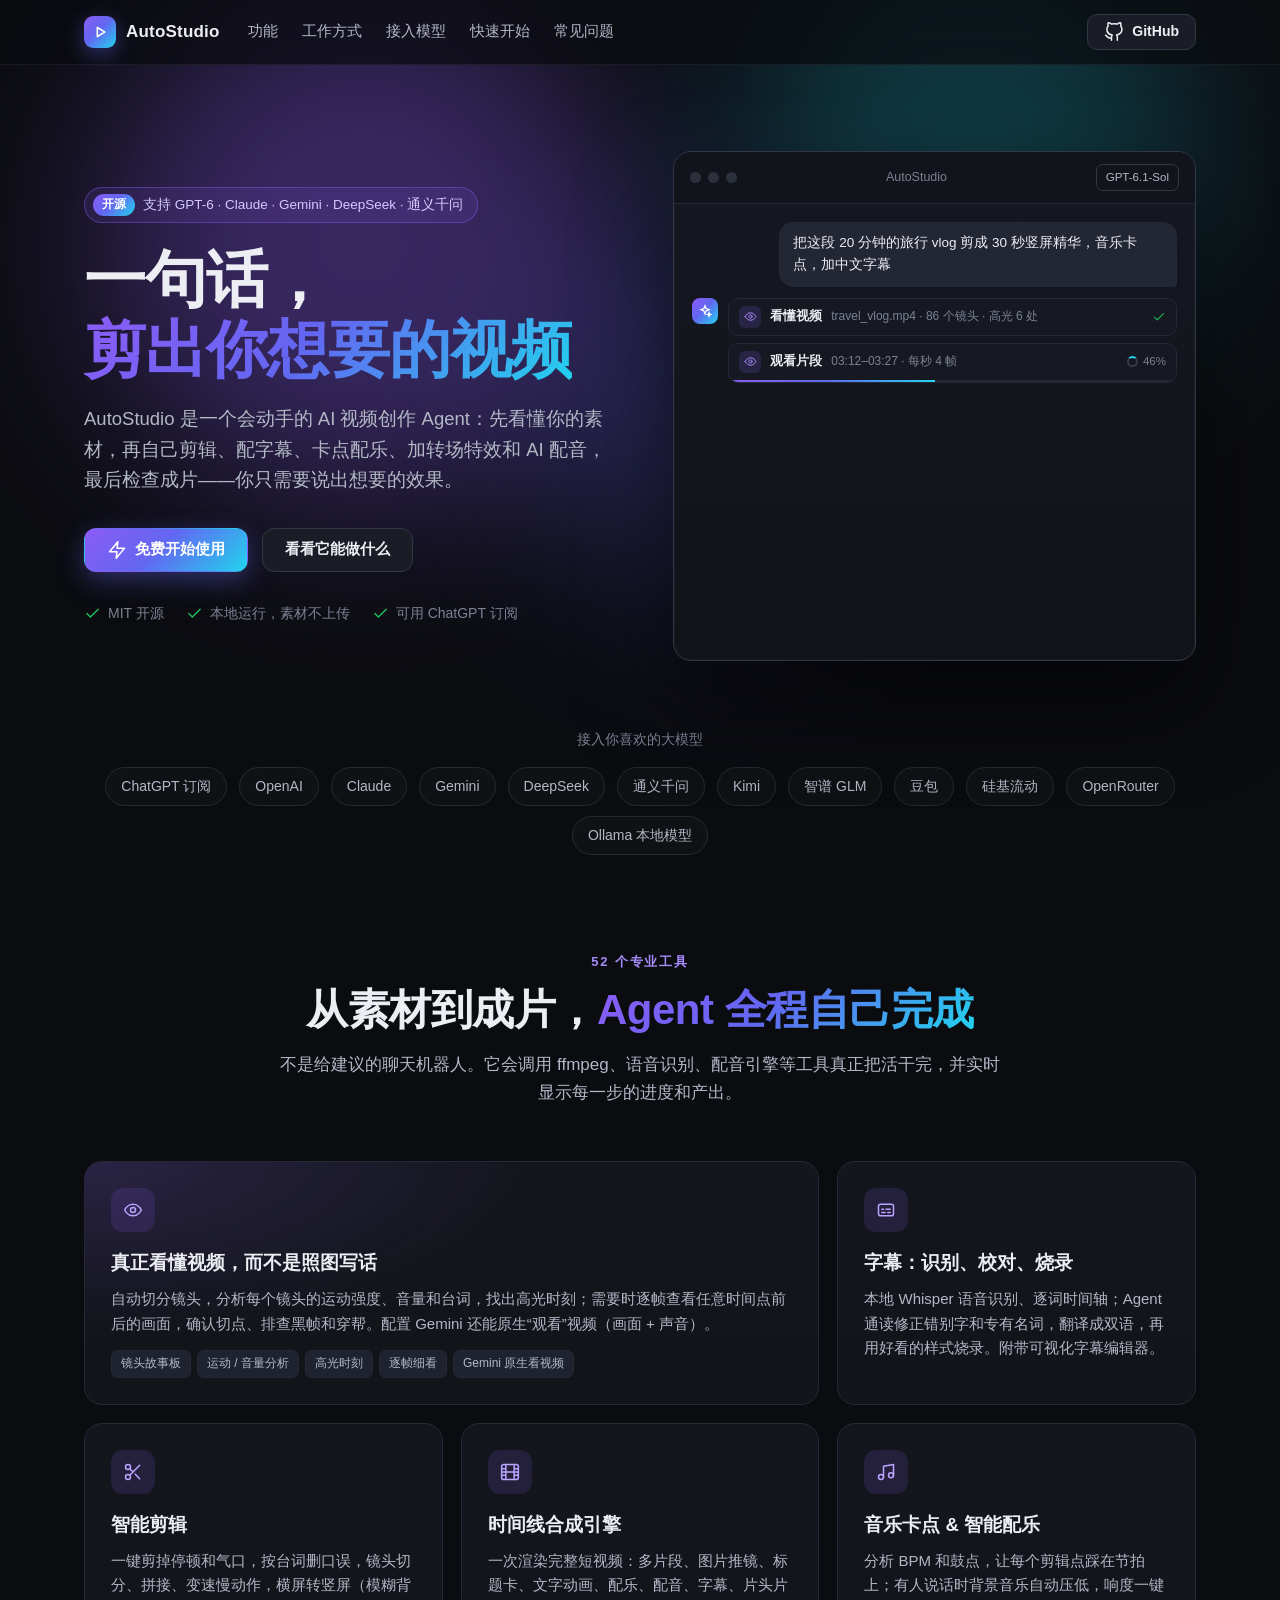
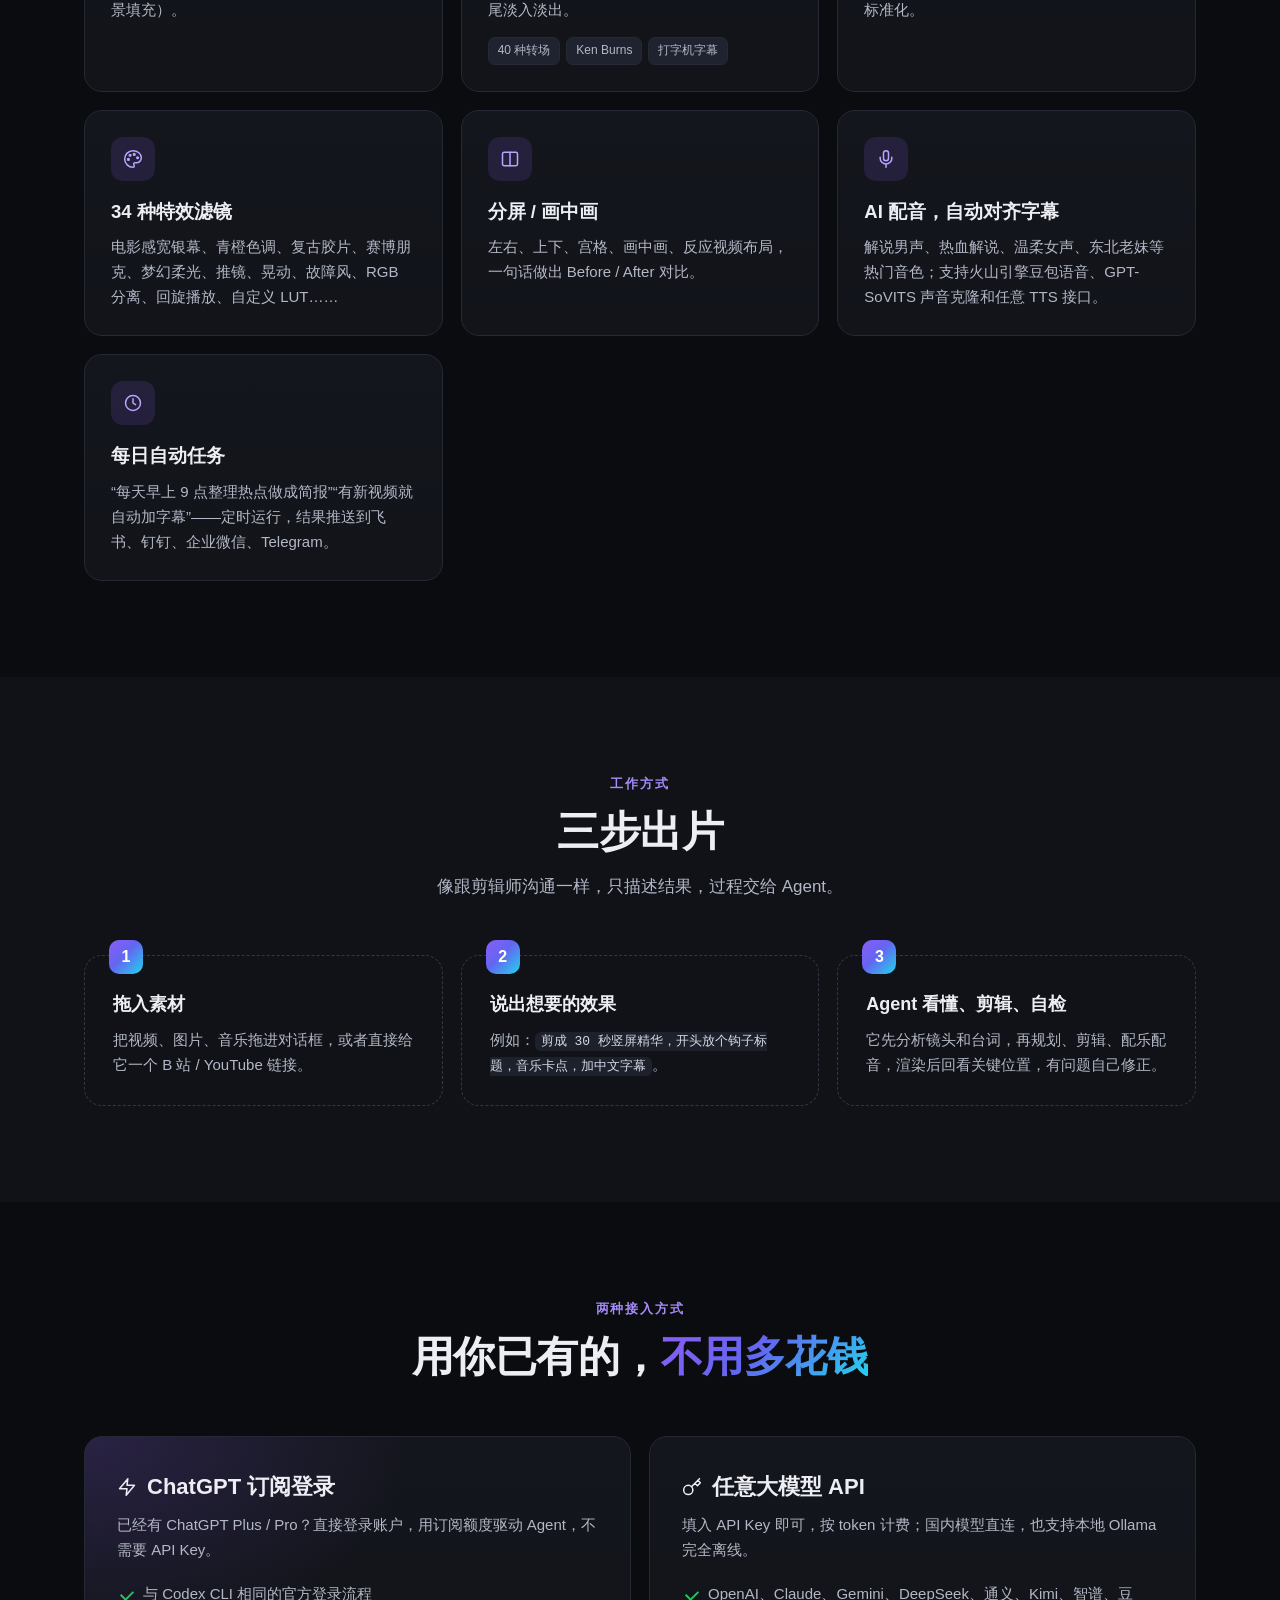
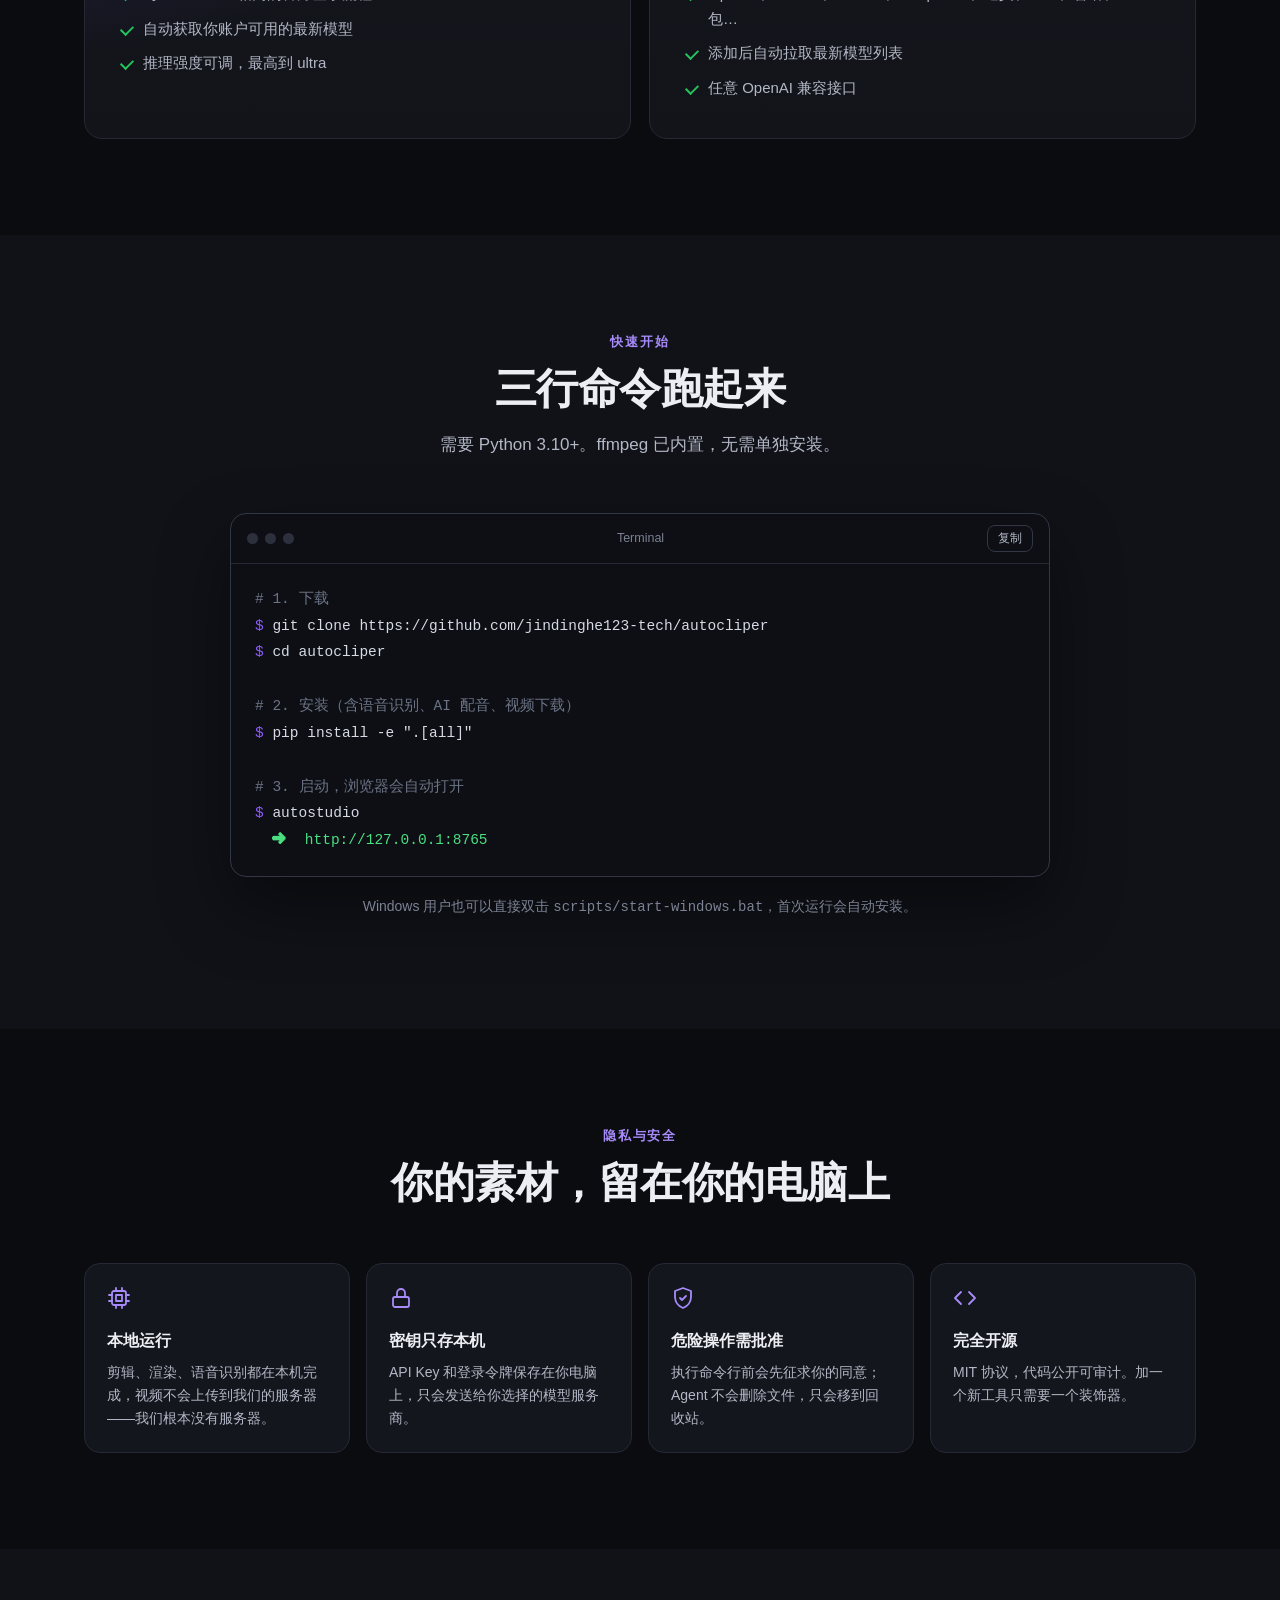
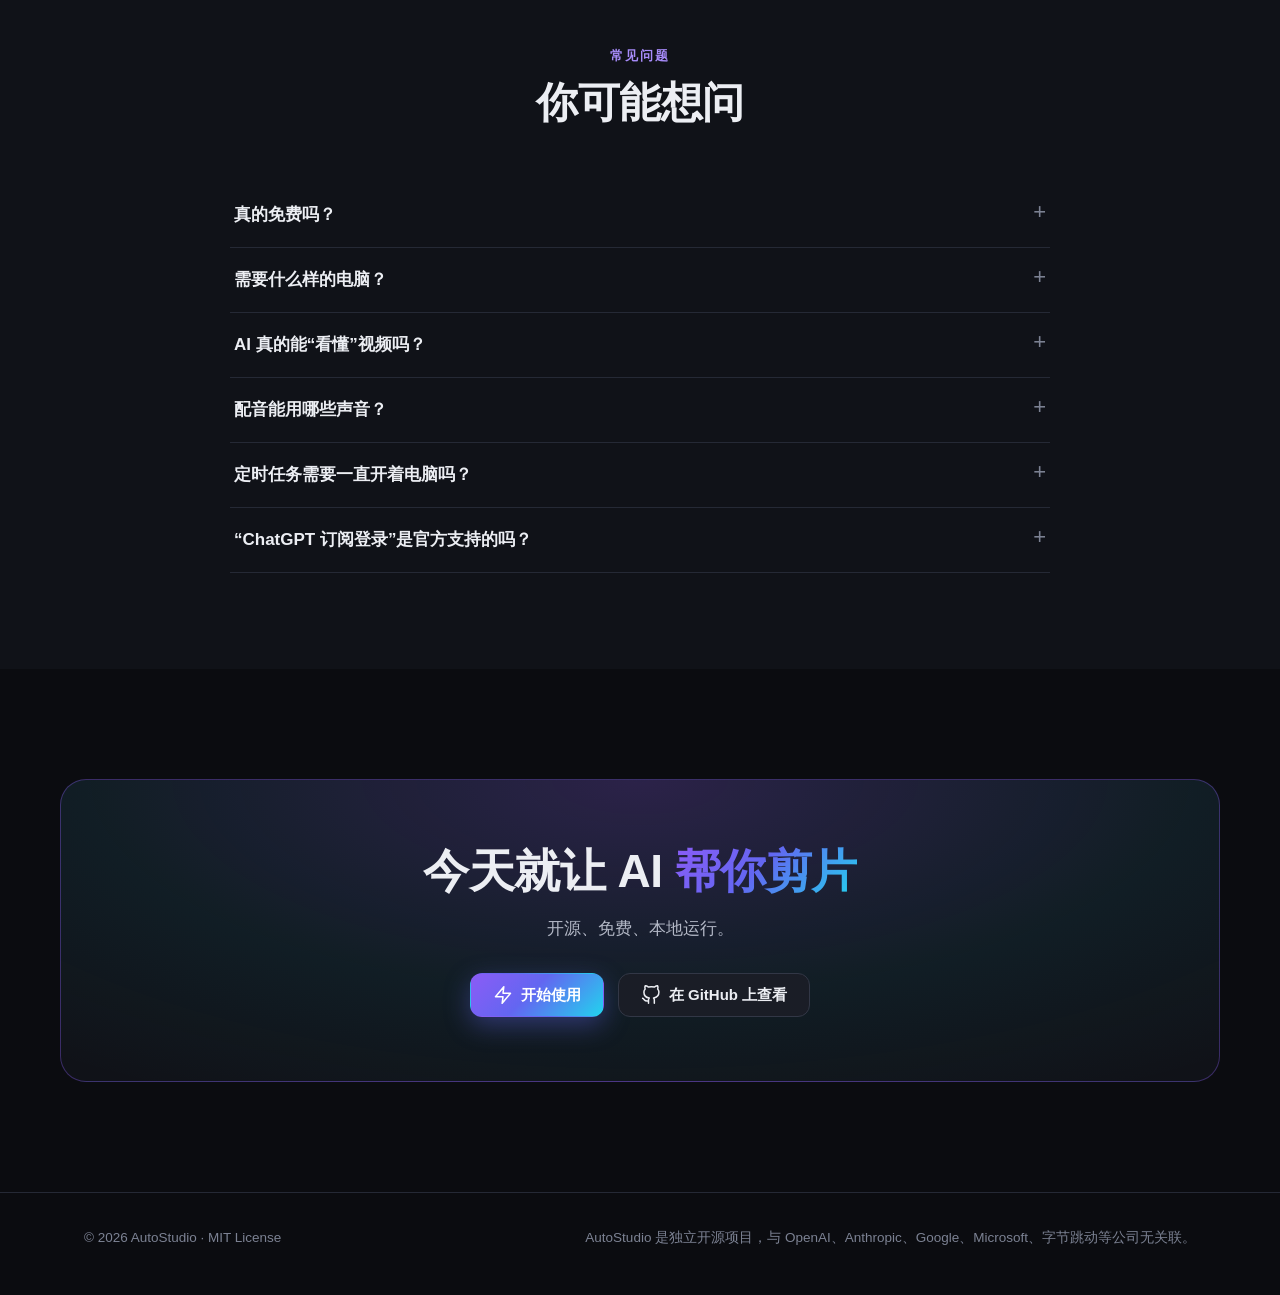
==== site/index.html @ 0c210049 "AutoStudio: open-source AI video creation agent Chat-based agent that edits video end to end with 52" ====
<!doctype html>
<html lang="zh-CN">
<head>
<meta charset="utf-8">
<meta name="viewport" content="width=device-width, initial-scale=1">
<title>AutoStudio · 开源 AI 视频创作 Agent</title>
<meta name="description" content="一句话剪视频：语音识别字幕、智能剪辑、音乐卡点、转场特效、AI 配音、每日自动任务。用你的 ChatGPT 订阅或任意大模型 API，开源免费，本地运行。">
<meta property="og:title" content="AutoStudio · 开源 AI 视频创作 Agent">
<meta property="og:description" content="一句话剪视频：字幕、剪辑、卡点、特效、配音、每日自动任务。开源免费，本地运行。">
<meta name="theme-color" content="#0b0c10">
<link rel="icon" href="favicon.svg" type="image/svg+xml">
<style>
:root {
  --bg: #0b0c10; --bg2: #101218; --panel: #14161d; --panel2: #1a1d26; --border: #252935; --border2: #323746;
  --text: #eceef3; --text2: #b3b8c6; --muted: #7c8293;
  --v: #8b5cf6; --i: #6366f1; --c: #22d3ee; --ok: #22c55e;
  --grad: linear-gradient(135deg, #8b5cf6 0%, #6366f1 45%, #22d3ee 100%);
  --font: -apple-system, BlinkMacSystemFont, "Segoe UI", "PingFang SC", "Hiragino Sans GB", "Microsoft YaHei", "Noto Sans CJK SC", sans-serif;
  --mono: "JetBrains Mono", "Cascadia Code", Consolas, Menlo, monospace;
}
* { box-sizing: border-box; }
html { scroll-behavior: smooth; }
body { margin: 0; background: var(--bg); color: var(--text); font: 16px/1.65 var(--font); -webkit-font-smoothing: antialiased; overflow-x: hidden; }
a { color: inherit; text-decoration: none; }
.wrap { max-width: 1160px; margin: 0 auto; padding: 0 24px; }
.grad { background: var(--grad); -webkit-background-clip: text; background-clip: text; color: transparent; }
.icon { width: 20px; height: 20px; stroke: currentColor; fill: none; stroke-width: 1.8; stroke-linecap: round; stroke-linejoin: round; flex: none; }

/* background glow */
.glow { position: absolute; inset: -200px 0 auto 0; height: 900px; pointer-events: none; overflow: hidden; z-index: 0; }
.glow i { position: absolute; border-radius: 50%; filter: blur(90px); opacity: .35; animation: drift 18s ease-in-out infinite alternate; }
.glow i:nth-child(1) { width: 520px; height: 520px; background: #8b5cf6; left: 8%; top: 120px; }
.glow i:nth-child(2) { width: 460px; height: 460px; background: #22d3ee; right: 6%; top: 60px; animation-delay: -6s; opacity: .22; }
.glow i:nth-child(3) { width: 380px; height: 380px; background: #6366f1; left: 42%; top: 360px; animation-delay: -12s; opacity: .25; }
@keyframes drift { to { transform: translate(60px, 40px) scale(1.1); } }

/* nav */
nav { position: sticky; top: 0; z-index: 50; backdrop-filter: blur(14px); background: rgba(11, 12, 16, .72); border-bottom: 1px solid rgba(255,255,255,.06); }
nav .wrap { display: flex; align-items: center; gap: 28px; height: 64px; }
.logo { display: flex; align-items: center; gap: 10px; font-weight: 750; font-size: 17px; letter-spacing: .2px; }
.logo span { width: 32px; height: 32px; border-radius: 9px; background: var(--grad); display: grid; place-items: center; box-shadow: 0 6px 20px rgba(99,102,241,.4); }
.logo svg { width: 16px; height: 16px; stroke: #fff; stroke-width: 2.4; fill: none; stroke-linejoin: round; }
nav .links { display: flex; gap: 24px; font-size: 14.5px; color: var(--text2); }
nav .links a:hover { color: var(--text); }
nav .grow { flex: 1; }
.btn { display: inline-flex; align-items: center; justify-content: center; gap: 8px; height: 44px; padding: 0 22px; border-radius: 12px; font-weight: 650; font-size: 15px; border: 1px solid var(--border2); background: var(--panel2); transition: transform .15s, filter .15s, background .15s; cursor: pointer; color: var(--text); }
.btn:hover { transform: translateY(-1px); background: #222633; }
.btn.primary { background: var(--grad); border-color: transparent; color: #fff; box-shadow: 0 8px 26px rgba(99,102,241,.38); }
.btn.primary:hover { filter: brightness(1.08); }
.btn.sm { height: 36px; padding: 0 16px; font-size: 14px; border-radius: 10px; }

/* hero */
header.hero { position: relative; padding: 86px 0 40px; }
.hero .wrap { position: relative; z-index: 1; display: grid; grid-template-columns: 1.02fr 1fr; gap: 56px; align-items: center; }
.badge { display: inline-flex; align-items: center; gap: 8px; padding: 6px 14px 6px 8px; border-radius: 999px; border: 1px solid rgba(139,92,246,.4); background: rgba(139,92,246,.12); font-size: 13.5px; color: #d4c8ff; margin-bottom: 22px; }
.badge b { background: var(--grad); color: #fff; padding: 1px 9px; border-radius: 999px; font-size: 12px; }
h1 { font-size: clamp(38px, 5.2vw, 62px); line-height: 1.12; margin: 0 0 20px; letter-spacing: -1px; font-weight: 800; }
.lead { font-size: 18.5px; color: var(--text2); margin: 0 0 32px; max-width: 560px; }
.cta { display: flex; gap: 14px; flex-wrap: wrap; }
.trust { display: flex; gap: 22px; margin-top: 30px; color: var(--muted); font-size: 14px; flex-wrap: wrap; }
.trust span { display: inline-flex; align-items: center; gap: 7px; }
.trust .icon { width: 17px; height: 17px; color: var(--ok); }

/* app mock */
.mock { background: linear-gradient(180deg, #151821, #111319); border: 1px solid var(--border2); border-radius: 18px; box-shadow: 0 40px 90px rgba(0,0,0,.55), 0 0 0 1px rgba(255,255,255,.03) inset; overflow: hidden; }
.mock-bar { display: flex; align-items: center; gap: 7px; padding: 12px 16px; border-bottom: 1px solid var(--border); background: #12141b; }
.mock-bar i { width: 11px; height: 11px; border-radius: 50%; background: #2c303c; }
.mock-bar .t { flex: 1; text-align: center; font-size: 12.5px; color: var(--muted); }
.mock-bar .model { font-size: 11.5px; padding: 3px 9px; border-radius: 7px; border: 1px solid var(--border2); color: var(--text2); }
.mock-body { padding: 18px; height: 456px; overflow: hidden; display: flex; flex-direction: column; gap: 11px; font-size: 13.5px; }
.m-user { align-self: flex-end; max-width: 82%; background: #232734; border: 1px solid var(--border); padding: 9px 13px; border-radius: 14px 14px 4px 14px; }
.m-ai { display: flex; gap: 10px; }
.m-ai .av { width: 26px; height: 26px; border-radius: 8px; background: var(--grad); flex: none; display: grid; place-items: center; }
.m-ai .av svg { width: 14px; height: 14px; stroke: #fff; stroke-width: 2.2; fill: none; }
.m-ai .b { flex: 1; min-width: 0; display: flex; flex-direction: column; gap: 7px; }
.tool { border: 1px solid var(--border); background: #161922; border-radius: 10px; overflow: hidden; animation: pop .35s ease-out both; }
.tool .h { display: flex; align-items: center; gap: 9px; padding: 7px 10px; }
.tool .ti { width: 22px; height: 22px; border-radius: 6px; background: rgba(139,92,246,.16); color: #a78bfa; display: grid; place-items: center; }
.tool .ti .icon { width: 13px; height: 13px; }
.tool .n { font-weight: 650; font-size: 12.5px; }
.tool .s { color: var(--muted); font-size: 12px; flex: 1; overflow: hidden; white-space: nowrap; text-overflow: ellipsis; }
.tool .st { font-size: 11.5px; color: var(--muted); display: flex; align-items: center; gap: 5px; }
.tool .st.ok { color: var(--ok); }
.tool .p { height: 2px; background: #22262f; }
.tool .p i { display: block; height: 100%; width: 0; background: var(--grad); transition: width .5s; }
.spin { width: 11px; height: 11px; border: 2px solid #333847; border-top-color: var(--c); border-radius: 50%; animation: spin .8s linear infinite; }
@keyframes spin { to { transform: rotate(360deg); } }
@keyframes pop { from { opacity: 0; transform: translateY(6px); } }
.m-text { animation: pop .35s ease-out both; color: var(--text2); }
.m-text b { color: var(--text); }
.m-video { border-radius: 10px; overflow: hidden; border: 1px solid var(--border); animation: pop .4s ease-out both; height: 120px; position: relative; background:
  linear-gradient(90deg, rgba(0,0,0,.35), transparent 30%, transparent 70%, rgba(0,0,0,.35)),
  linear-gradient(135deg, #3b2b6e 0%, #1d3a5c 40%, #0f5260 70%, #2a2050 100%); }
.m-video::after { content: "▶"; position: absolute; inset: 0; display: grid; place-items: center; font-size: 26px; color: rgba(255,255,255,.85); }
.m-video span { position: absolute; left: 0; right: 0; bottom: 12px; text-align: center; font-weight: 700; font-size: 13px; text-shadow: 0 1px 3px #000; }
.m-video em { position: absolute; left: 10px; top: 8px; font-style: normal; font-size: 11px; padding: 2px 7px; border-radius: 6px; background: rgba(0,0,0,.45); }

/* sections */
section { padding: 96px 0; position: relative; }
.sec-head { text-align: center; max-width: 720px; margin: 0 auto 54px; }
.eyebrow { font-size: 13px; letter-spacing: .14em; text-transform: uppercase; color: #a78bfa; font-weight: 700; margin-bottom: 12px; }
h2 { font-size: clamp(28px, 3.6vw, 42px); line-height: 1.2; margin: 0 0 16px; letter-spacing: -.5px; }
.sec-head p { color: var(--text2); margin: 0; font-size: 17px; }

.models { padding: 28px 0 0; }
.models .row { display: flex; flex-wrap: wrap; justify-content: center; gap: 10px 12px; }
.chip { padding: 7px 15px; border-radius: 999px; border: 1px solid var(--border); background: rgba(255,255,255,.02); color: var(--text2); font-size: 14px; }
.models p { text-align: center; color: var(--muted); font-size: 13.5px; margin: 0 0 16px; }

.grid { display: grid; grid-template-columns: repeat(3, 1fr); gap: 18px; }
.card { background: linear-gradient(180deg, var(--panel), #12141a); border: 1px solid var(--border); border-radius: 18px; padding: 26px; transition: border-color .2s, transform .2s; position: relative; overflow: hidden; }
.card:hover { border-color: rgba(139,92,246,.45); transform: translateY(-3px); }
.card .ci { width: 44px; height: 44px; border-radius: 12px; display: grid; place-items: center; background: rgba(139,92,246,.14); color: #b9a4ff; margin-bottom: 16px; }
.card h3 { margin: 0 0 8px; font-size: 18.5px; }
.card p { margin: 0; color: var(--text2); font-size: 15px; }
.card .tags { display: flex; flex-wrap: wrap; gap: 6px; margin-top: 14px; }
.card .tags span { font-size: 12px; padding: 3px 9px; border-radius: 7px; background: #1f2330; color: var(--text2); border: 1px solid var(--border); }
.card.wide { grid-column: span 2; }
.card.hl { background: radial-gradient(120% 140% at 0% 0%, rgba(139,92,246,.18), transparent 50%), linear-gradient(180deg, var(--panel), #12141a); }

.steps { display: grid; grid-template-columns: repeat(3, 1fr); gap: 18px; counter-reset: s; }
.step { padding: 28px; border-radius: 18px; border: 1px dashed var(--border2); position: relative; }
.step::before { counter-increment: s; content: counter(s); position: absolute; top: -16px; left: 24px; width: 34px; height: 34px; border-radius: 10px; background: var(--grad); display: grid; place-items: center; font-weight: 800; color: #fff; }
.step h3 { margin: 6px 0 8px; font-size: 18px; }
.step p { margin: 0; color: var(--text2); font-size: 15px; }
.step code, .faq code { font-family: var(--mono); font-size: 13px; background: #1d212c; padding: 2px 6px; border-radius: 6px; color: #d4d8e4; }

.connect { display: grid; grid-template-columns: 1fr 1fr; gap: 18px; }
.connect .card { padding: 32px; }
.connect .card h3 { font-size: 22px; display: flex; align-items: center; gap: 10px; }
.connect ul { margin: 14px 0 0; padding-left: 0; list-style: none; color: var(--text2); font-size: 15px; }
.connect li { padding: 5px 0 5px 26px; position: relative; }
.connect li::before { content: ""; position: absolute; left: 4px; top: 13px; width: 10px; height: 6px; border-left: 2px solid var(--ok); border-bottom: 2px solid var(--ok); transform: rotate(-45deg); }

.term { background: #0d0f14; border: 1px solid var(--border2); border-radius: 16px; overflow: hidden; max-width: 820px; margin: 0 auto; box-shadow: 0 30px 70px rgba(0,0,0,.45); }
.term .bar { display: flex; align-items: center; gap: 7px; padding: 11px 16px; border-bottom: 1px solid var(--border); }
.term .bar i { width: 11px; height: 11px; border-radius: 50%; background: #2c303c; }
.term .bar span { flex: 1; text-align: center; font-size: 12.5px; color: var(--muted); }
.term pre { margin: 0; padding: 22px 24px; font: 14.5px/1.85 var(--mono); color: #d6dae5; overflow-x: auto; }
.term .c { color: #6b7385; }
.term .p { color: #8b5cf6; user-select: none; }
.term .g { color: #4ade80; }
.copy { background: none; border: 1px solid var(--border2); color: var(--text2); border-radius: 8px; padding: 4px 10px; font-size: 12px; cursor: pointer; }
.copy:hover { color: var(--text); }
.note { text-align: center; color: var(--muted); font-size: 14px; margin-top: 18px; }

.privacy { display: grid; grid-template-columns: repeat(4, 1fr); gap: 16px; }
.privacy div { padding: 22px; border-radius: 16px; background: var(--panel); border: 1px solid var(--border); }
.privacy b { display: block; margin: 10px 0 6px; font-size: 16px; }
.privacy p { margin: 0; color: var(--text2); font-size: 14px; }
.privacy .icon { width: 24px; height: 24px; color: #a78bfa; }

.faq { max-width: 820px; margin: 0 auto; }
.faq details { border-bottom: 1px solid var(--border); padding: 18px 4px; }
.faq summary { cursor: pointer; font-weight: 650; font-size: 17px; list-style: none; display: flex; justify-content: space-between; gap: 16px; }
.faq summary::-webkit-details-marker { display: none; }
.faq summary::after { content: "+"; color: var(--muted); font-weight: 400; font-size: 22px; line-height: 1; transition: transform .2s; }
.faq details[open] summary::after { transform: rotate(45deg); }
.faq p { color: var(--text2); margin: 12px 0 0; font-size: 15.5px; }

.final { text-align: center; padding: 110px 0; }
.final .box { border-radius: 26px; padding: 64px 24px; border: 1px solid rgba(139,92,246,.35); background: radial-gradient(80% 120% at 50% 0%, rgba(139,92,246,.22), rgba(34,211,238,.06) 60%, transparent), var(--bg2); }
.final h2 { font-size: clamp(30px, 4vw, 46px); }
.final p { color: var(--text2); margin: 0 0 30px; font-size: 17px; }
footer { border-top: 1px solid var(--border); padding: 34px 0 46px; color: var(--muted); font-size: 13.5px; }
footer .wrap { display: flex; justify-content: space-between; gap: 20px; flex-wrap: wrap; }

.reveal { opacity: 0; transform: translateY(18px); transition: opacity .7s ease, transform .7s ease; }
.reveal.in { opacity: 1; transform: none; }

@media (max-width: 980px) {
  .hero .wrap { grid-template-columns: 1fr; }
  .grid { grid-template-columns: 1fr 1fr; }
  .card.wide { grid-column: span 2; }
  .privacy { grid-template-columns: 1fr 1fr; }
  nav .links { display: none; }
}
@media (max-width: 640px) {
  .grid, .steps, .connect, .privacy { grid-template-columns: 1fr; }
  .card.wide { grid-column: auto; }
  section { padding: 70px 0; }
  header.hero { padding-top: 56px; }
  .mock-body { height: 420px; }
  .steps { gap: 30px; }
}
@media (prefers-reduced-motion: reduce) { .glow i, .spin { animation: none; } .reveal { opacity: 1; transform: none; } }
</style>
</head>
<body>
<svg width="0" height="0" style="position:absolute">
  <symbol id="i-play" viewBox="0 0 24 24"><path d="M7 5l12 7-12 7z"/></symbol>
  <symbol id="i-captions" viewBox="0 0 24 24"><rect x="3" y="5" width="18" height="14" rx="2.5"/><path d="M7 15h4M14 15h3M7 11h2M12 11h5"/></symbol>
  <symbol id="i-scissors" viewBox="0 0 24 24"><circle cx="6" cy="6" r="3"/><circle cx="6" cy="18" r="3"/><path d="M20 4 8.12 15.88M14.47 14.48 20 20M8.12 8.12 12 12"/></symbol>
  <symbol id="i-sparkles" viewBox="0 0 24 24"><path d="M12 3 13.9 8.1 19 10l-5.1 1.9L12 17l-1.9-5.1L5 10l5.1-1.9z"/><path d="M19 15l.9 2.1L22 18l-2.1.9L19 21l-.9-2.1L16 18l2.1-.9z"/></symbol>
  <symbol id="i-eye" viewBox="0 0 24 24"><path d="M2 12s3.5-7 10-7 10 7 10 7-3.5 7-10 7S2 12 2 12z"/><circle cx="12" cy="12" r="3"/></symbol>
  <symbol id="i-music" viewBox="0 0 24 24"><path d="M9 18V5l12-2v13"/><circle cx="6" cy="18" r="3"/><circle cx="18" cy="16" r="3"/></symbol>
  <symbol id="i-split" viewBox="0 0 24 24"><rect x="3" y="4" width="18" height="16" rx="2"/><path d="M12 4v16"/></symbol>
  <symbol id="i-palette" viewBox="0 0 24 24"><circle cx="13.5" cy="6.5" r="1"/><circle cx="17.5" cy="10.5" r="1"/><circle cx="8.5" cy="7.5" r="1"/><circle cx="6.5" cy="12.5" r="1"/><path d="M12 2a10 10 0 0 0 0 20c.9 0 1.6-.7 1.6-1.6 0-.4-.2-.8-.4-1.1-.3-.3-.4-.7-.4-1.1 0-.9.7-1.6 1.6-1.6H16a6 6 0 0 0 6-6c0-4.9-4.5-8.6-10-8.6z"/></symbol>
  <symbol id="i-mic" viewBox="0 0 24 24"><rect x="9" y="2" width="6" height="12" rx="3"/><path d="M19 10v1a7 7 0 0 1-14 0v-1M12 18v4"/></symbol>
  <symbol id="i-clock" viewBox="0 0 24 24"><circle cx="12" cy="12" r="9"/><path d="M12 7v5l3 2"/></symbol>
  <symbol id="i-check" viewBox="0 0 24 24"><path d="M20 6 9 17l-5-5"/></symbol>
  <symbol id="i-lock" viewBox="0 0 24 24"><rect x="4" y="11" width="16" height="10" rx="2"/><path d="M8 11V7a4 4 0 0 1 8 0v4"/></symbol>
  <symbol id="i-cpu" viewBox="0 0 24 24"><rect x="5" y="5" width="14" height="14" rx="2"/><path d="M9 9h6v6H9zM9 2v3M15 2v3M9 19v3M15 19v3M2 9h3M2 15h3M19 9h3M19 15h3"/></symbol>
  <symbol id="i-shield" viewBox="0 0 24 24"><path d="M12 2 4 5v6c0 5 3.4 9.3 8 11 4.6-1.7 8-6 8-11V5z"/><path d="m9 12 2 2 4-4"/></symbol>
  <symbol id="i-code" viewBox="0 0 24 24"><path d="m16 18 6-6-6-6M8 6l-6 6 6 6"/></symbol>
  <symbol id="i-zap" viewBox="0 0 24 24"><path d="M13 2 3 14h9l-1 8 10-12h-9z"/></symbol>
  <symbol id="i-key" viewBox="0 0 24 24"><circle cx="7.5" cy="15.5" r="5.5"/><path d="m21 2-9.6 9.6M15.5 7.5l3 3L22 7l-3-3"/></symbol>
  <symbol id="i-film" viewBox="0 0 24 24"><rect x="2" y="3" width="20" height="18" rx="2.5"/><path d="M7 3v18M17 3v18M2 8h5M2 16h5M17 8h5M17 16h5M2 12h20"/></symbol>
  <symbol id="i-gh" viewBox="0 0 24 24"><path d="M9 19c-5 1.5-5-2.5-7-3m14 6v-3.87a3.37 3.37 0 0 0-.94-2.61c3.14-.35 6.44-1.54 6.44-7A5.44 5.44 0 0 0 20 4.77 5.07 5.07 0 0 0 19.91 1S18.73.65 16 2.48a13.38 13.38 0 0 0-7 0C6.27.65 5.09 1 5.09 1A5.07 5.07 0 0 0 5 4.77a5.44 5.44 0 0 0-1.5 3.78c0 5.42 3.3 6.61 6.44 7A3.37 3.37 0 0 0 9 18.13V22"/></symbol>
</svg>

<nav>
  <div class="wrap">
    <a class="logo" href="#"><span><svg viewBox="0 0 24 24"><path d="M8 5l11 7-11 7z"/></svg></span>AutoStudio</a>
    <div class="links"><a href="#features">功能</a><a href="#how">工作方式</a><a href="#connect">接入模型</a><a href="#start">快速开始</a><a href="#faq">常见问题</a></div>
    <div class="grow"></div>
    <a class="btn sm" data-repo href="https://github.com/jindinghe123-tech/autocliper" target="_blank" rel="noopener"><svg class="icon"><use href="#i-gh"/></svg>GitHub</a>
  </div>
</nav>

<header class="hero">
  <div class="glow"><i></i><i></i><i></i></div>
  <div class="wrap">
    <div>
      <div class="badge"><b>开源</b> 支持 GPT-6 · Claude · Gemini · DeepSeek · 通义千问</div>
      <h1>一句话，<br><span class="grad">剪出你想要的视频</span></h1>
      <p class="lead">AutoStudio 是一个会动手的 AI 视频创作 Agent：先看懂你的素材，再自己剪辑、配字幕、卡点配乐、加转场特效和 AI 配音，最后检查成片——你只需要说出想要的效果。</p>
      <div class="cta">
        <a class="btn primary" href="#start"><svg class="icon"><use href="#i-zap"/></svg>免费开始使用</a>
        <a class="btn" href="#features">看看它能做什么</a>
      </div>
      <div class="trust">
        <span><svg class="icon"><use href="#i-check"/></svg>MIT 开源</span>
        <span><svg class="icon"><use href="#i-check"/></svg>本地运行，素材不上传</span>
        <span><svg class="icon"><use href="#i-check"/></svg>可用 ChatGPT 订阅</span>
      </div>
    </div>
    <div class="mock" aria-hidden="true">
      <div class="mock-bar"><i></i><i></i><i></i><div class="t">AutoStudio</div><div class="model">GPT-6.1-Sol</div></div>
      <div class="mock-body" id="demo"></div>
    </div>
  </div>
</header>

<div class="models wrap reveal">
  <p>接入你喜欢的大模型</p>
  <div class="row">
    <span class="chip">ChatGPT 订阅</span><span class="chip">OpenAI</span><span class="chip">Claude</span><span class="chip">Gemini</span>
    <span class="chip">DeepSeek</span><span class="chip">通义千问</span><span class="chip">Kimi</span><span class="chip">智谱 GLM</span>
    <span class="chip">豆包</span><span class="chip">硅基流动</span><span class="chip">OpenRouter</span><span class="chip">Ollama 本地模型</span>
  </div>
</div>

<section id="features">
  <div class="wrap">
    <div class="sec-head reveal">
      <div class="eyebrow">52 个专业工具</div>
      <h2>从素材到成片，<span class="grad">Agent 全程自己完成</span></h2>
      <p>不是给建议的聊天机器人。它会调用 ffmpeg、语音识别、配音引擎等工具真正把活干完，并实时显示每一步的进度和产出。</p>
    </div>
    <div class="grid">
      <div class="card wide hl reveal">
        <div class="ci"><svg class="icon"><use href="#i-eye"/></svg></div>
        <h3>真正看懂视频，而不是照图写话</h3>
        <p>自动切分镜头，分析每个镜头的运动强度、音量和台词，找出高光时刻；需要时逐帧查看任意时间点前后的画面，确认切点、排查黑帧和穿帮。配置 Gemini 还能原生“观看”视频（画面 + 声音）。</p>
        <div class="tags"><span>镜头故事板</span><span>运动 / 音量分析</span><span>高光时刻</span><span>逐帧细看</span><span>Gemini 原生看视频</span></div>
      </div>
      <div class="card reveal">
        <div class="ci"><svg class="icon"><use href="#i-captions"/></svg></div>
        <h3>字幕：识别、校对、烧录</h3>
        <p>本地 Whisper 语音识别、逐词时间轴；Agent 通读修正错别字和专有名词，翻译成双语，再用好看的样式烧录。附带可视化字幕编辑器。</p>
      </div>
      <div class="card reveal">
        <div class="ci"><svg class="icon"><use href="#i-scissors"/></svg></div>
        <h3>智能剪辑</h3>
        <p>一键剪掉停顿和气口，按台词删口误，镜头切分、拼接、变速慢动作，横屏转竖屏（模糊背景填充）。</p>
      </div>
      <div class="card reveal">
        <div class="ci"><svg class="icon"><use href="#i-film"/></svg></div>
        <h3>时间线合成引擎</h3>
        <p>一次渲染完整短视频：多片段、图片推镜、标题卡、文字动画、配乐、配音、字幕、片头片尾淡入淡出。</p>
        <div class="tags"><span>40 种转场</span><span>Ken Burns</span><span>打字机字幕</span></div>
      </div>
      <div class="card reveal">
        <div class="ci"><svg class="icon"><use href="#i-music"/></svg></div>
        <h3>音乐卡点 & 智能配乐</h3>
        <p>分析 BPM 和鼓点，让每个剪辑点踩在节拍上；有人说话时背景音乐自动压低，响度一键标准化。</p>
      </div>
      <div class="card reveal">
        <div class="ci"><svg class="icon"><use href="#i-palette"/></svg></div>
        <h3>34 种特效滤镜</h3>
        <p>电影感宽银幕、青橙色调、复古胶片、赛博朋克、梦幻柔光、推镜、晃动、故障风、RGB 分离、回旋播放、自定义 LUT……</p>
      </div>
      <div class="card reveal">
        <div class="ci"><svg class="icon"><use href="#i-split"/></svg></div>
        <h3>分屏 / 画中画</h3>
        <p>左右、上下、宫格、画中画、反应视频布局，一句话做出 Before / After 对比。</p>
      </div>
      <div class="card reveal">
        <div class="ci"><svg class="icon"><use href="#i-mic"/></svg></div>
        <h3>AI 配音，自动对齐字幕</h3>
        <p>解说男声、热血解说、温柔女声、东北老妹等热门音色；支持火山引擎豆包语音、GPT-SoVITS 声音克隆和任意 TTS 接口。</p>
      </div>
      <div class="card reveal">
        <div class="ci"><svg class="icon"><use href="#i-clock"/></svg></div>
        <h3>每日自动任务</h3>
        <p>“每天早上 9 点整理热点做成简报”“有新视频就自动加字幕”——定时运行，结果推送到飞书、钉钉、企业微信、Telegram。</p>
      </div>
    </div>
  </div>
</section>

<section id="how" style="background: var(--bg2)">
  <div class="wrap">
    <div class="sec-head reveal">
      <div class="eyebrow">工作方式</div>
      <h2>三步出片</h2>
      <p>像跟剪辑师沟通一样，只描述结果，过程交给 Agent。</p>
    </div>
    <div class="steps">
      <div class="step reveal"><h3>拖入素材</h3><p>把视频、图片、音乐拖进对话框，或者直接给它一个 B 站 / YouTube 链接。</p></div>
      <div class="step reveal"><h3>说出想要的效果</h3><p>例如：<code>剪成 30 秒竖屏精华，开头放个钩子标题，音乐卡点，加中文字幕</code>。</p></div>
      <div class="step reveal"><h3>Agent 看懂、剪辑、自检</h3><p>它先分析镜头和台词，再规划、剪辑、配乐配音，渲染后回看关键位置，有问题自己修正。</p></div>
    </div>
  </div>
</section>

<section id="connect">
  <div class="wrap">
    <div class="sec-head reveal">
      <div class="eyebrow">两种接入方式</div>
      <h2>用你已有的，<span class="grad">不用多花钱</span></h2>
    </div>
    <div class="connect">
      <div class="card hl reveal">
        <h3><svg class="icon"><use href="#i-zap"/></svg>ChatGPT 订阅登录</h3>
        <p>已经有 ChatGPT Plus / Pro？直接登录账户，用订阅额度驱动 Agent，不需要 API Key。</p>
        <ul><li>与 Codex CLI 相同的官方登录流程</li><li>自动获取你账户可用的最新模型</li><li>推理强度可调，最高到 ultra</li></ul>
      </div>
      <div class="card reveal">
        <h3><svg class="icon"><use href="#i-key"/></svg>任意大模型 API</h3>
        <p>填入 API Key 即可，按 token 计费；国内模型直连，也支持本地 Ollama 完全离线。</p>
        <ul><li>OpenAI、Claude、Gemini、DeepSeek、通义、Kimi、智谱、豆包…</li><li>添加后自动拉取最新模型列表</li><li>任意 OpenAI 兼容接口</li></ul>
      </div>
    </div>
  </div>
</section>

<section id="start" style="background: var(--bg2)">
  <div class="wrap">
    <div class="sec-head reveal">
      <div class="eyebrow">快速开始</div>
      <h2>三行命令跑起来</h2>
      <p>需要 Python 3.10+。ffmpeg 已内置，无需单独安装。</p>
    </div>
    <div class="term reveal">
      <div class="bar"><i></i><i></i><i></i><span>Terminal</span><button class="copy" id="copy">复制</button></div>
<pre id="cmds"><span class="c"># 1. 下载</span>
<span class="p">$ </span>git clone <span data-repo-text>https://github.com/jindinghe123-tech/autocliper</span>
<span class="p">$ </span>cd autocliper

<span class="c"># 2. 安装（含语音识别、AI 配音、视频下载）</span>
<span class="p">$ </span>pip install -e ".[all]"

<span class="c"># 3. 启动，浏览器会自动打开</span>
<span class="p">$ </span>autostudio
<span class="g">  ➜  http://127.0.0.1:8765</span></pre>
    </div>
    <p class="note reveal">Windows 用户也可以直接双击 <code style="font-family:var(--mono)">scripts/start-windows.bat</code>，首次运行会自动安装。</p>
  </div>
</section>

<section>
  <div class="wrap">
    <div class="sec-head reveal">
      <div class="eyebrow">隐私与安全</div>
      <h2>你的素材，留在你的电脑上</h2>
    </div>
    <div class="privacy">
      <div class="reveal"><svg class="icon"><use href="#i-cpu"/></svg><b>本地运行</b><p>剪辑、渲染、语音识别都在本机完成，视频不会上传到我们的服务器——我们根本没有服务器。</p></div>
      <div class="reveal"><svg class="icon"><use href="#i-lock"/></svg><b>密钥只存本机</b><p>API Key 和登录令牌保存在你电脑上，只会发送给你选择的模型服务商。</p></div>
      <div class="reveal"><svg class="icon"><use href="#i-shield"/></svg><b>危险操作需批准</b><p>执行命令行前会先征求你的同意；Agent 不会删除文件，只会移到回收站。</p></div>
      <div class="reveal"><svg class="icon"><use href="#i-code"/></svg><b>完全开源</b><p>MIT 协议，代码公开可审计。加一个新工具只需要一个装饰器。</p></div>
    </div>
  </div>
</section>

<section id="faq" style="background: var(--bg2)">
  <div class="wrap">
    <div class="sec-head reveal"><div class="eyebrow">常见问题</div><h2>你可能想问</h2></div>
    <div class="faq reveal">
      <details><summary>真的免费吗？</summary><p>AutoStudio 本身完全免费开源。你需要自备大模型：用 ChatGPT 订阅登录就不额外花钱；用 API Key 则按服务商价格计费，也可以用 Ollama 跑本地模型完全免费。</p></details>
      <details><summary>需要什么样的电脑？</summary><p>普通 Windows / macOS / Linux 电脑即可。语音识别在 CPU 上也能跑，有 NVIDIA 显卡会更快（没装 CUDA 会自动用 CPU）。</p></details>
      <details><summary>AI 真的能“看懂”视频吗？</summary><p>主流大模型只接收图片，所以 AutoStudio 会把视频拆成镜头、分析运动和声音、转写台词，再把带时间戳的连续画面交给模型；遇到拿不准的地方还会逐帧细看。配置 Gemini 后还能用原生视频理解。</p></details>
      <details><summary>配音能用哪些声音？</summary><p>内置 12 种热门风格音色（Edge 神经语音），也可以接入火山引擎豆包语音（剪映同款音色）、本地 GPT-SoVITS 声音克隆，或任意 OpenAI 兼容的 TTS 接口。注意：Edge 免费语音自 2026 年 10 月起在部分地区不可用，可通过代理或其它引擎替代。请只克隆你有权使用的声音。</p></details>
      <details><summary>定时任务需要一直开着电脑吗？</summary><p>需要 AutoStudio 在运行。可以设置开机自启；错过 1 小时以内的任务会在恢复后自动补跑。</p></details>
      <details><summary>“ChatGPT 订阅登录”是官方支持的吗？</summary><p>它使用与 OpenAI 开源的 Codex CLI 相同的登录流程，调用的是 ChatGPT 的 Codex 后端，并非公开文档化的 API，可能随 OpenAI 调整而变化。请仅用于你自己的账户并遵守 OpenAI 使用条款。AutoStudio 与 OpenAI 无关联。</p></details>
    </div>
  </div>
</section>

<div class="final wrap reveal">
  <div class="box">
    <h2>今天就让 AI <span class="grad">帮你剪片</span></h2>
    <p>开源、免费、本地运行。</p>
    <div class="cta" style="justify-content:center">
      <a class="btn primary" href="#start"><svg class="icon"><use href="#i-zap"/></svg>开始使用</a>
      <a class="btn" data-repo href="https://github.com/jindinghe123-tech/autocliper" target="_blank" rel="noopener"><svg class="icon"><use href="#i-gh"/></svg>在 GitHub 上查看</a>
    </div>
  </div>
</div>

<footer>
  <div class="wrap">
    <div>© 2026 AutoStudio · MIT License</div>
    <div>AutoStudio 是独立开源项目，与 OpenAI、Anthropic、Google、Microsoft、字节跳动等公司无关联。</div>
  </div>
</footer>

<script>
// Set this to your repository URL after publishing on GitHub; buttons and the clone command update automatically.
const REPO_URL = "https://github.com/jindinghe123-tech/autocliper";

if (REPO_URL) {
  document.querySelectorAll("[data-repo]").forEach((a) => { a.href = REPO_URL; a.target = "_blank"; a.rel = "noopener"; });
  document.querySelectorAll("[data-repo-text]").forEach((s) => { s.textContent = REPO_URL; });
}

document.getElementById("copy").onclick = (e) => {
  const text = [...document.getElementById("cmds").innerText.split("\n")]
    .filter((l) => l.startsWith("$ ")).map((l) => l.slice(2)).join("\n");
  navigator.clipboard.writeText(text);
  e.target.textContent = "已复制";
  setTimeout(() => (e.target.textContent = "复制"), 1500);
};

const io = new IntersectionObserver((es) => es.forEach((x) => { if (x.isIntersecting) { x.target.classList.add("in"); io.unobserve(x.target); } }), { threshold: 0.12 });
document.querySelectorAll(".reveal").forEach((el) => io.observe(el));

// ---- animated demo conversation
const ICON = { eye: "i-eye", scissors: "i-scissors", music: "i-music", mic: "i-mic", film: "i-film", captions: "i-captions", sparkles: "i-sparkles" };
const SCRIPTS = [
  { user: "把这段 20 分钟的旅行 vlog 剪成 30 秒竖屏精华，音乐卡点，加中文字幕", steps: [
    ["eye", "看懂视频", "travel_vlog.mp4 · 86 个镜头 · 高光 6 处"],
    ["eye", "观看片段", "03:12–03:27 · 每秒 4 帧"],
    ["music", "节拍分析", "bgm.mp3 · 124 BPM"],
    ["film", "合成视频", "9 个片段 · 卡点 · 9:16"],
    ["captions", "烧录字幕", "pop 弹出动画"],
  ], text: "完成！选了<b>日出、冲浪、夜市</b>三段高光，剪辑点全部踩在鼓点上。", video: "30 秒精华 · 9:16" },
  { user: "给这个口播视频剪掉停顿，配上解说男声的开场白和字幕", steps: [
    ["scissors", "剪掉静音", "去掉 41 处停顿 · 节省 1分52秒"],
    ["captions", "语音识别", "312 条字幕 · 已校对 7 处错字"],
    ["mic", "AI 配音", "解说男声 · 开场白 6.2 秒"],
    ["film", "合成视频", "开场白 + 正片 · 淡入淡出"],
  ], text: "已完成，修正了<b>“视屏→视频”</b>等 7 处错字，开场白和正片之间加了转场。", video: "口播精剪版" },
];
const demo = document.getElementById("demo");
const sleep = (ms) => new Promise((r) => setTimeout(r, ms));
const el = (html) => { const d = document.createElement("div"); d.innerHTML = html.trim(); return d.firstChild; };
async function play(sc) {
  demo.innerHTML = "";
  demo.append(el(`<div class="m-user">${sc.user}</div>`));
  await sleep(700);
  const ai = el(`<div class="m-ai"><div class="av"><svg viewBox="0 0 24 24"><use href="#i-sparkles"/></svg></div><div class="b"></div></div>`);
  demo.append(ai);
  const body = ai.querySelector(".b");
  for (const [ic, name, sum] of sc.steps) {
    const t = el(`<div class="tool"><div class="h"><div class="ti"><svg class="icon"><use href="#${ICON[ic]}"/></svg></div><span class="n">${name}</span><span class="s">${sum}</span><span class="st"><span class="spin"></span>0%</span></div><div class="p"><i></i></div></div>`);
    body.append(t);
    const st = t.querySelector(".st"), bar = t.querySelector(".p i");
    for (const p of [18, 46, 73, 100]) { await sleep(260); bar.style.width = p + "%"; if (p < 100) st.innerHTML = `<span class="spin"></span>${p}%`; }
    st.className = "st ok"; st.innerHTML = '<svg class="icon" style="width:14px;height:14px"><use href="#i-check"/></svg>';
    t.querySelector(".p").remove();
  }
  await sleep(300);
  body.append(el(`<div class="m-text">${sc.text}</div>`));
  await sleep(250);
  body.append(el(`<div class="m-video"><em>MP4</em><span>${sc.video}</span></div>`));
}
(async () => {
  if (matchMedia("(prefers-reduced-motion: reduce)").matches) { await play(SCRIPTS[0]); return; }
  for (let i = 0; ; i = (i + 1) % SCRIPTS.length) { await play(SCRIPTS[i]); await sleep(4200); }
})();
</script>
</body>
</html>
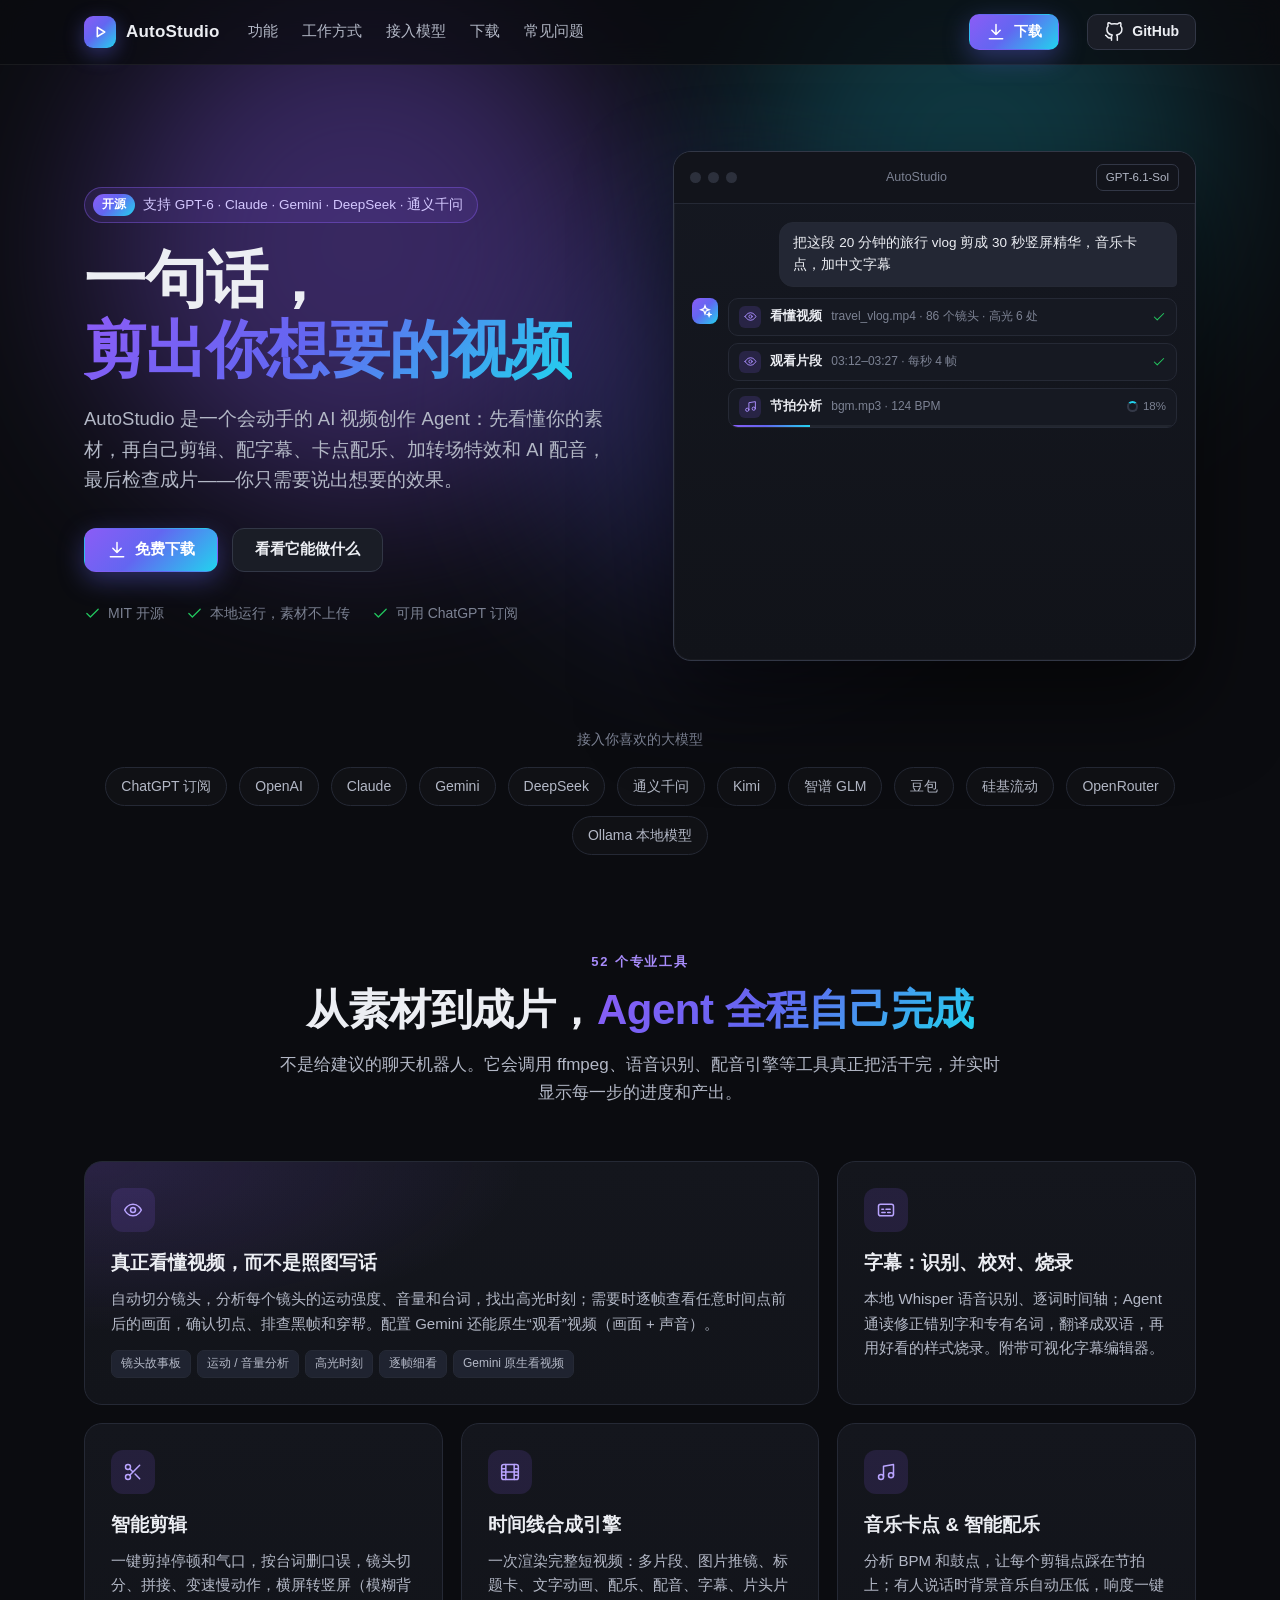
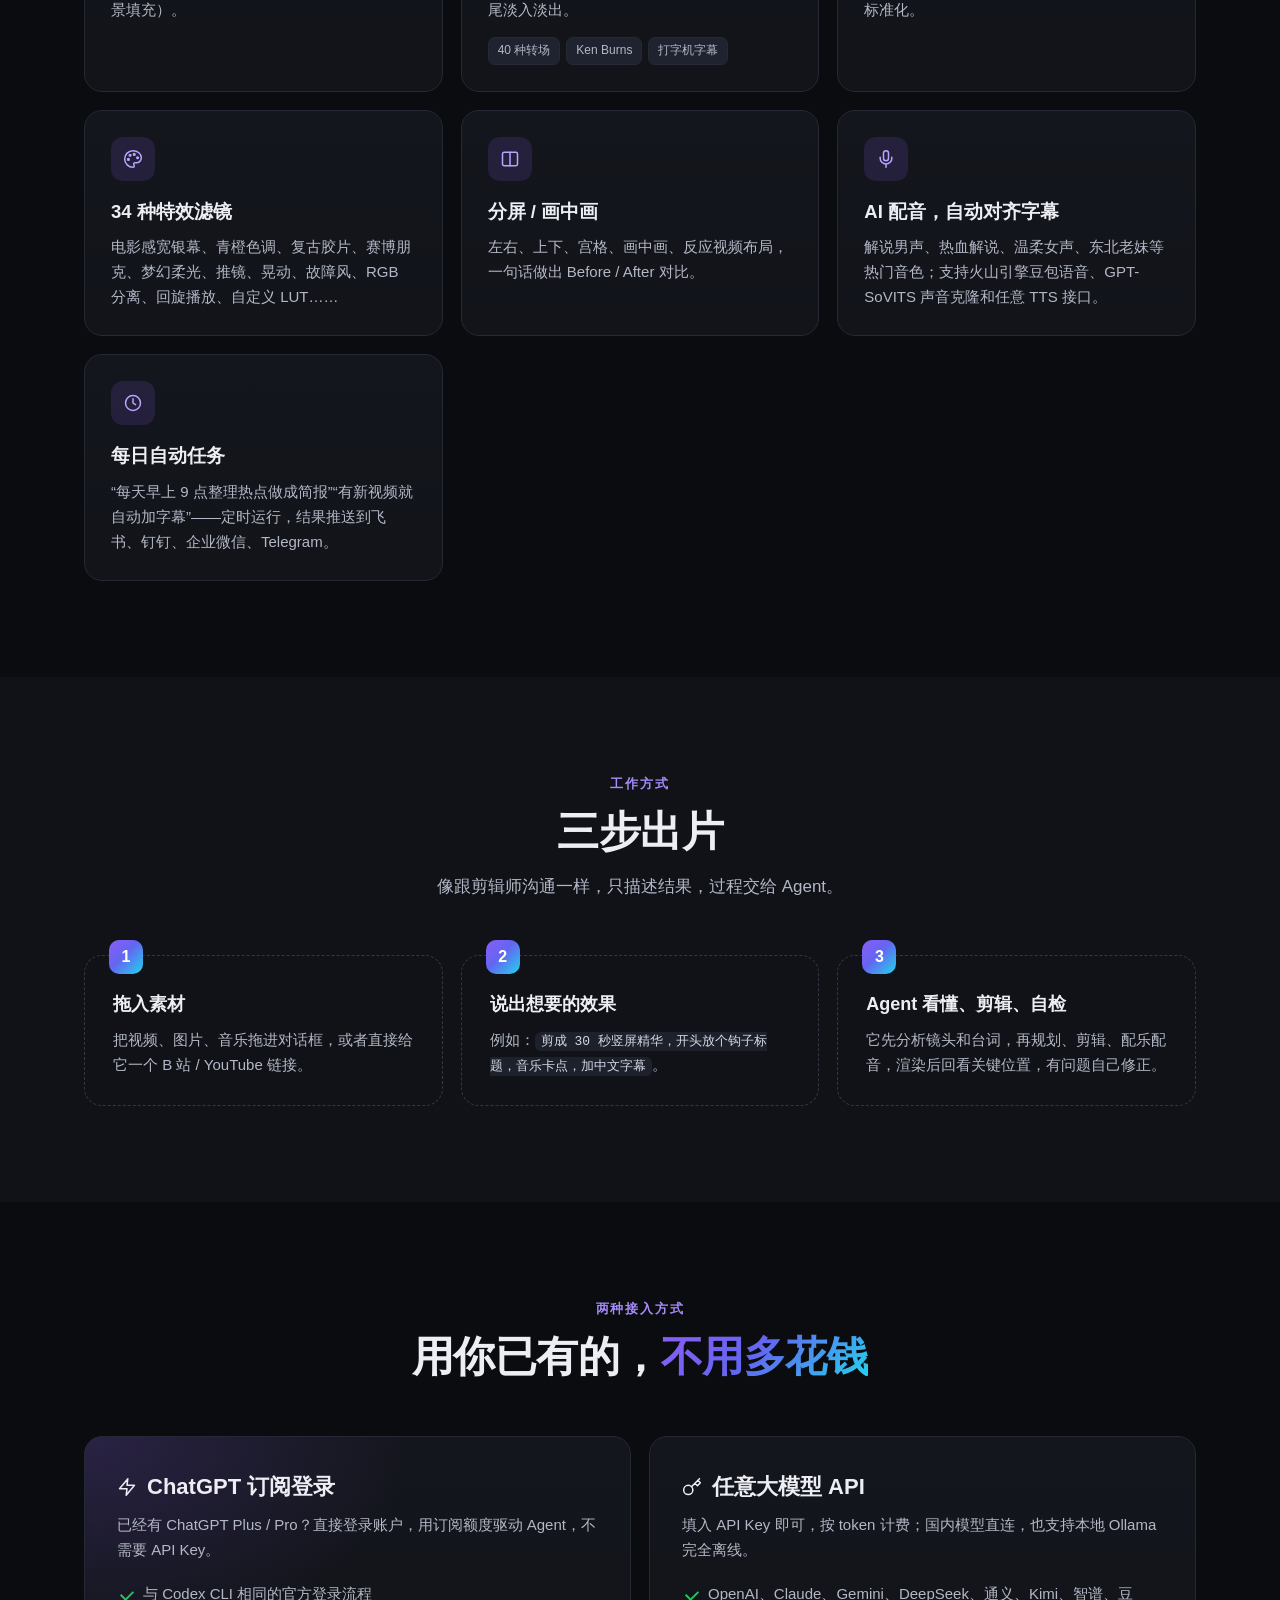
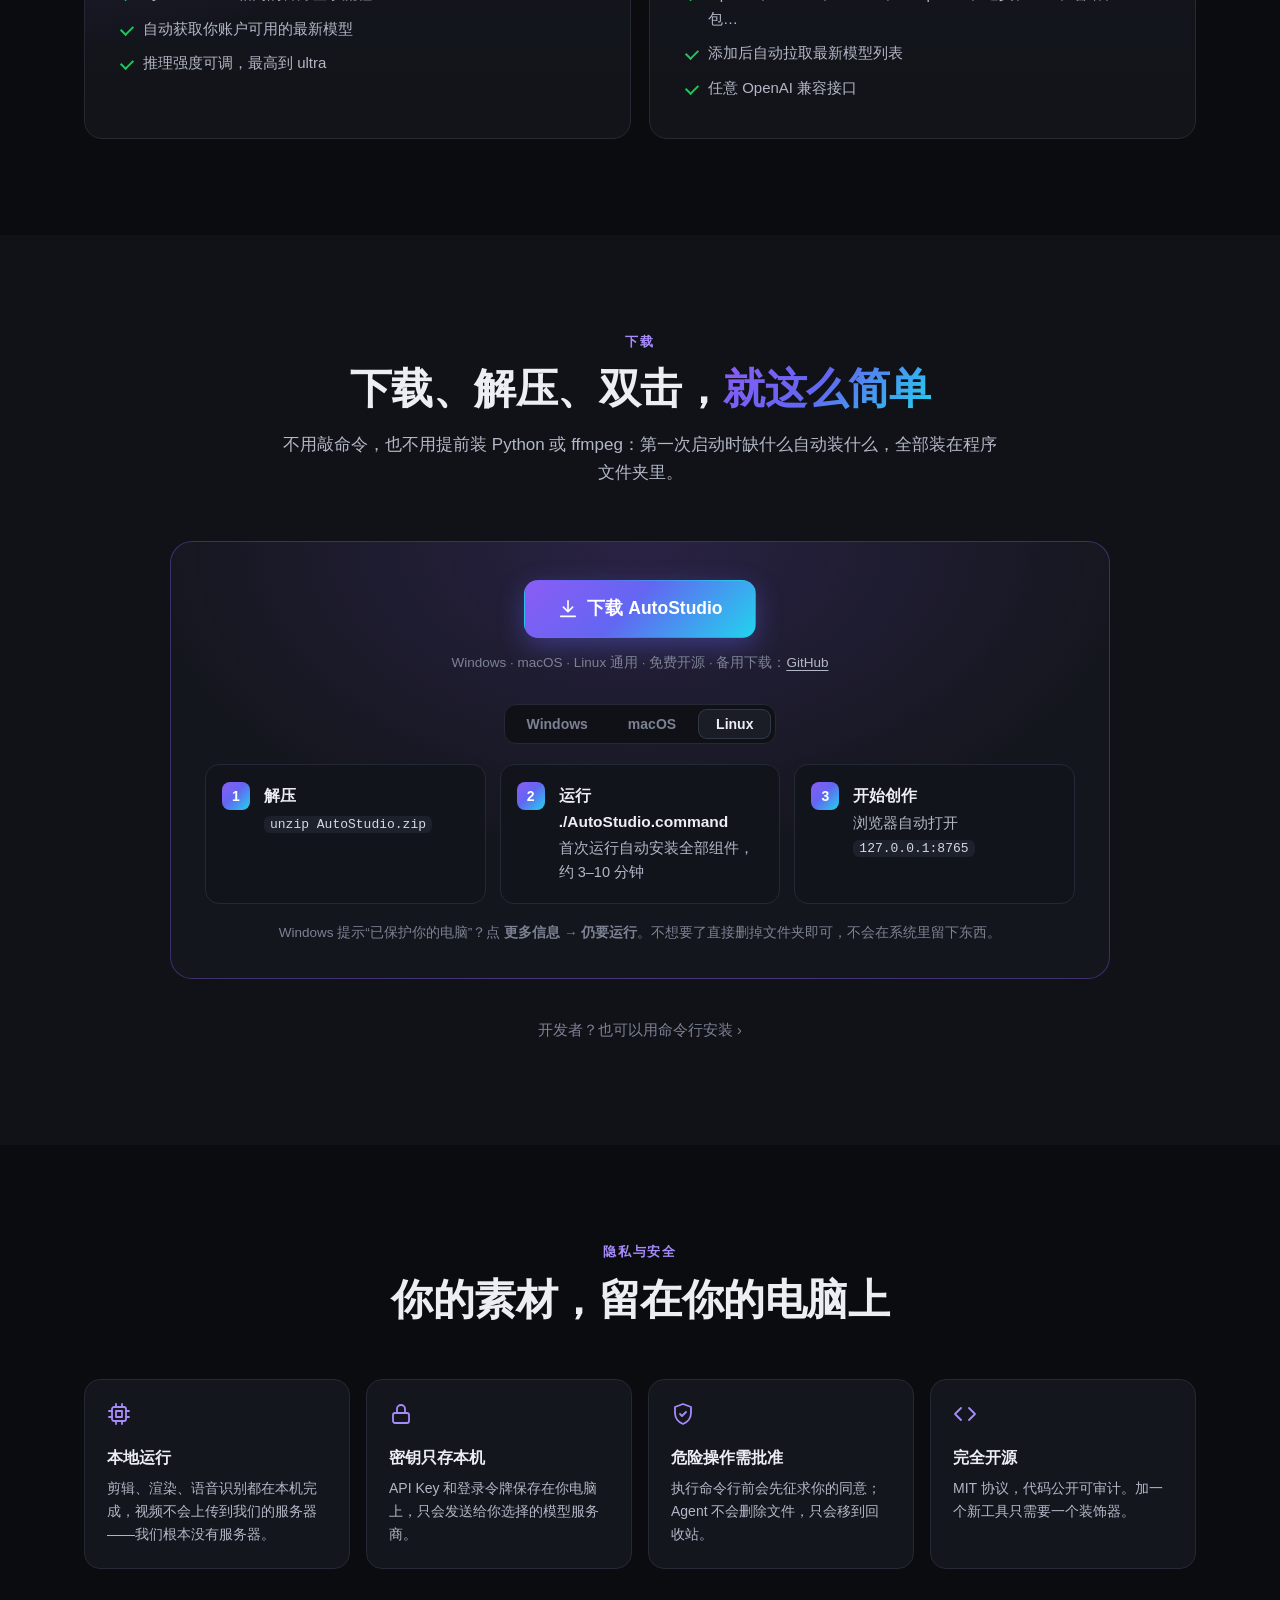
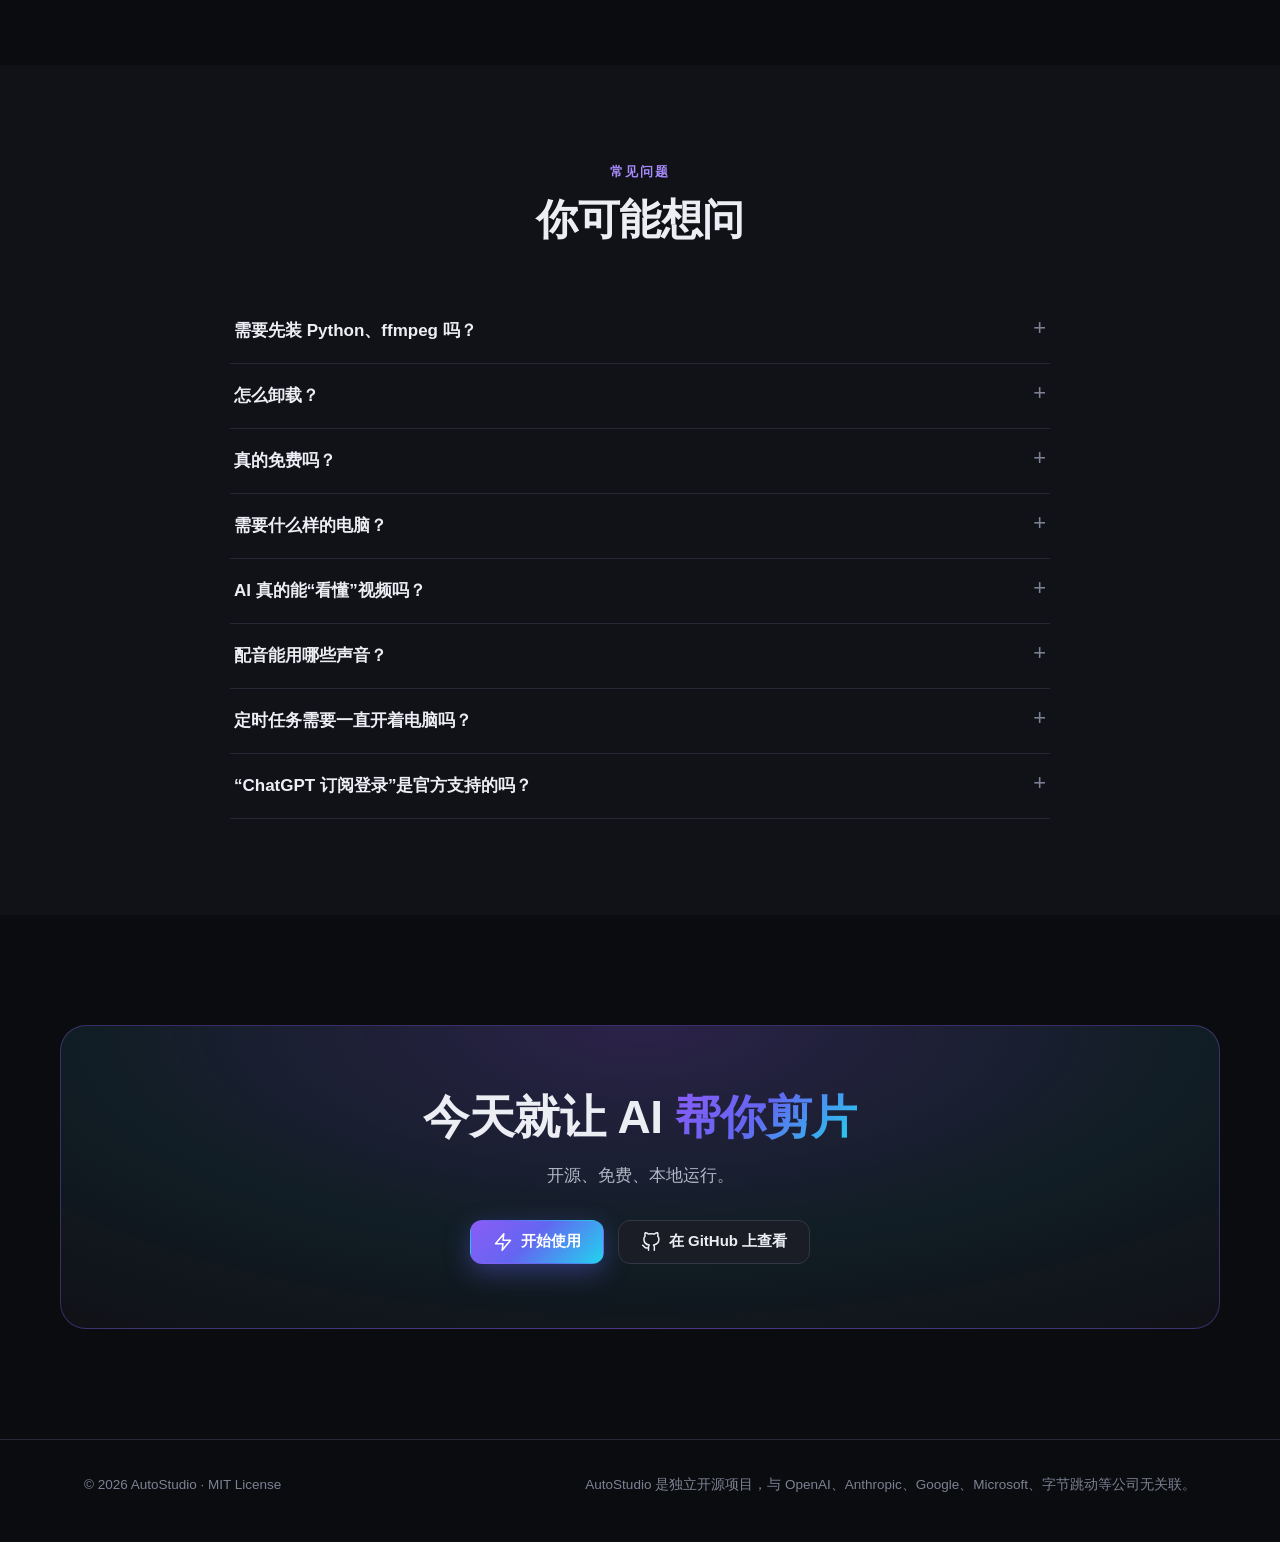
==== commit d41c1c0a: "One-click install: double-click AutoStudio.bat, website offers a direct download - AutoStudio.bat + " ====
--- a/site/index.html
+++ b/site/index.html
@@ -144,6 +144,28 @@
 .copy:hover { color: var(--text); }
 .note { text-align: center; color: var(--muted); font-size: 14px; margin-top: 18px; }
 
+.dl { max-width: 940px; margin: 0 auto; }
+.dl-card { text-align: center; border-radius: 22px; padding: 38px 34px 34px; border: 1px solid rgba(139,92,246,.35); background: radial-gradient(90% 120% at 50% 0%, rgba(139,92,246,.18), transparent 60%), var(--panel); }
+.btn.lg { height: 58px; padding: 0 32px; font-size: 17.5px; border-radius: 14px; }
+.btn.lg .icon { width: 22px; height: 22px; }
+.dl-meta { margin-top: 14px; color: var(--muted); font-size: 13.5px; }
+.dl-meta a { color: var(--text2); text-decoration: underline; text-underline-offset: 3px; }
+.os-tabs { display: inline-flex; gap: 4px; padding: 4px; margin: 30px 0 20px; border-radius: 12px; background: #0f1117; border: 1px solid var(--border); }
+.os-tabs button { border: 0; background: none; color: var(--muted); font: 600 14px var(--font); padding: 7px 18px; border-radius: 9px; cursor: pointer; }
+.os-tabs button[aria-selected="true"] { background: var(--panel2); color: var(--text); box-shadow: 0 0 0 1px var(--border2) inset; }
+.dl-steps { list-style: none; padding: 0; margin: 0; display: grid; grid-template-columns: repeat(3, 1fr); gap: 14px; text-align: left; counter-reset: d; }
+.dl-steps[hidden] { display: none; }
+.dl-steps li { counter-increment: d; position: relative; padding: 18px 18px 18px 58px; border-radius: 14px; background: #12141b; border: 1px solid var(--border); color: var(--text2); font-size: 14.5px; }
+.dl-steps li::before { content: counter(d); position: absolute; left: 16px; top: 17px; width: 28px; height: 28px; border-radius: 8px; background: var(--grad); color: #fff; font-weight: 800; font-size: 14px; display: grid; place-items: center; }
+.dl-steps b { display: block; color: var(--text); font-size: 15.5px; margin-bottom: 3px; }
+.dl-steps code, .dl-tip code { font-family: var(--mono); font-size: 13px; background: #1d212c; padding: 1px 6px; border-radius: 6px; color: #d4d8e4; }
+.dl-tip { margin: 18px 0 0; color: var(--muted); font-size: 13.5px; }
+.dev { max-width: 820px; margin: 34px auto 0; }
+.dev summary { cursor: pointer; list-style: none; text-align: center; color: var(--muted); font-size: 14.5px; padding: 6px; }
+.dev summary::-webkit-details-marker { display: none; }
+.dev summary:hover { color: var(--text2); }
+.dev[open] summary { margin-bottom: 16px; }
+
 .privacy { display: grid; grid-template-columns: repeat(4, 1fr); gap: 16px; }
 .privacy div { padding: 22px; border-radius: 16px; background: var(--panel); border: 1px solid var(--border); }
 .privacy b { display: block; margin: 10px 0 6px; font-size: 16px; }
@@ -176,7 +198,10 @@
   nav .links { display: none; }
 }
 @media (max-width: 640px) {
-  .grid, .steps, .connect, .privacy { grid-template-columns: 1fr; }
+  .grid, .steps, .connect, .privacy, .dl-steps { grid-template-columns: 1fr; }
+  .dl-card { padding: 28px 16px 20px; }
+  .btn.lg { width: 100%; padding: 0 16px; font-size: 16px; }
+  nav .btn.dl-nav { display: none; }
   .card.wide { grid-column: auto; }
   section { padding: 70px 0; }
   header.hero { padding-top: 56px; }
@@ -206,14 +231,16 @@
   <symbol id="i-zap" viewBox="0 0 24 24"><path d="M13 2 3 14h9l-1 8 10-12h-9z"/></symbol>
   <symbol id="i-key" viewBox="0 0 24 24"><circle cx="7.5" cy="15.5" r="5.5"/><path d="m21 2-9.6 9.6M15.5 7.5l3 3L22 7l-3-3"/></symbol>
   <symbol id="i-film" viewBox="0 0 24 24"><rect x="2" y="3" width="20" height="18" rx="2.5"/><path d="M7 3v18M17 3v18M2 8h5M2 16h5M17 8h5M17 16h5M2 12h20"/></symbol>
+  <symbol id="i-download" viewBox="0 0 24 24"><path d="M12 3v12M7 10l5 5 5-5M4 20h16"/></symbol>
   <symbol id="i-gh" viewBox="0 0 24 24"><path d="M9 19c-5 1.5-5-2.5-7-3m14 6v-3.87a3.37 3.37 0 0 0-.94-2.61c3.14-.35 6.44-1.54 6.44-7A5.44 5.44 0 0 0 20 4.77 5.07 5.07 0 0 0 19.91 1S18.73.65 16 2.48a13.38 13.38 0 0 0-7 0C6.27.65 5.09 1 5.09 1A5.07 5.07 0 0 0 5 4.77a5.44 5.44 0 0 0-1.5 3.78c0 5.42 3.3 6.61 6.44 7A3.37 3.37 0 0 0 9 18.13V22"/></symbol>
 </svg>
 
 <nav>
   <div class="wrap">
     <a class="logo" href="#"><span><svg viewBox="0 0 24 24"><path d="M8 5l11 7-11 7z"/></svg></span>AutoStudio</a>
-    <div class="links"><a href="#features">功能</a><a href="#how">工作方式</a><a href="#connect">接入模型</a><a href="#start">快速开始</a><a href="#faq">常见问题</a></div>
+    <div class="links"><a href="#features">功能</a><a href="#how">工作方式</a><a href="#connect">接入模型</a><a href="#start">下载</a><a href="#faq">常见问题</a></div>
     <div class="grow"></div>
+    <a class="btn sm primary dl-nav" href="AutoStudio.zip" download data-dl><svg class="icon"><use href="#i-download"/></svg>下载</a>
     <a class="btn sm" data-repo href="https://github.com/jindinghe123-tech/autocliper" target="_blank" rel="noopener"><svg class="icon"><use href="#i-gh"/></svg>GitHub</a>
   </div>
 </nav>
@@ -226,7 +253,7 @@
       <h1>一句话，<br><span class="grad">剪出你想要的视频</span></h1>
       <p class="lead">AutoStudio 是一个会动手的 AI 视频创作 Agent：先看懂你的素材，再自己剪辑、配字幕、卡点配乐、加转场特效和 AI 配音，最后检查成片——你只需要说出想要的效果。</p>
       <div class="cta">
-        <a class="btn primary" href="#start"><svg class="icon"><use href="#i-zap"/></svg>免费开始使用</a>
+        <a class="btn primary" href="AutoStudio.zip" download data-dl><svg class="icon"><use href="#i-download"/></svg>免费下载</a>
         <a class="btn" href="#features">看看它能做什么</a>
       </div>
       <div class="trust">
@@ -349,11 +376,40 @@
 <section id="start" style="background: var(--bg2)">
   <div class="wrap">
     <div class="sec-head reveal">
-      <div class="eyebrow">快速开始</div>
-      <h2>三行命令跑起来</h2>
-      <p>需要 Python 3.10+。ffmpeg 已内置，无需单独安装。</p>
-    </div>
-    <div class="term reveal">
+      <div class="eyebrow">下载</div>
+      <h2>下载、解压、双击，<span class="grad">就这么简单</span></h2>
+      <p>不用敲命令，也不用提前装 Python 或 ffmpeg：第一次启动时缺什么自动装什么，全部装在程序文件夹里。</p>
+    </div>
+    <div class="dl reveal">
+      <div class="dl-card">
+        <a class="btn primary lg" href="AutoStudio.zip" download data-dl><svg class="icon"><use href="#i-download"/></svg>下载 AutoStudio</a>
+        <div class="dl-meta">Windows · macOS · Linux 通用 · 免费开源 · 备用下载：<a data-repo-zip href="https://github.com/jindinghe123-tech/autocliper/archive/refs/heads/main.zip">GitHub</a></div>
+        <div class="os-tabs" role="tablist">
+          <button role="tab" data-os="win" aria-selected="true">Windows</button>
+          <button role="tab" data-os="mac" aria-selected="false">macOS</button>
+          <button role="tab" data-os="linux" aria-selected="false">Linux</button>
+        </div>
+        <ol class="dl-steps" data-os="win">
+          <li><b>解压</b>右键下载的 <code>AutoStudio.zip</code> → 全部解压缩</li>
+          <li><b>双击 AutoStudio.bat</b>首次运行自动安装 Python 和全部组件，约 3–10 分钟</li>
+          <li><b>开始创作</b>装好后浏览器自动打开；以后双击就秒开</li>
+        </ol>
+        <ol class="dl-steps" data-os="mac" hidden>
+          <li><b>解压</b>双击下载的 <code>AutoStudio.zip</code></li>
+          <li><b>右键 AutoStudio.command → 打开</b>首次运行自动安装全部组件，约 3–10 分钟</li>
+          <li><b>开始创作</b>装好后浏览器自动打开；以后双击就秒开</li>
+        </ol>
+        <ol class="dl-steps" data-os="linux" hidden>
+          <li><b>解压</b><code>unzip AutoStudio.zip</code></li>
+          <li><b>运行 ./AutoStudio.command</b>首次运行自动安装全部组件，约 3–10 分钟</li>
+          <li><b>开始创作</b>浏览器自动打开 <code>127.0.0.1:8765</code></li>
+        </ol>
+        <p class="dl-tip">Windows 提示“已保护你的电脑”？点 <b>更多信息 → 仍要运行</b>。不想要了直接删掉文件夹即可，不会在系统里留下东西。</p>
+      </div>
+    </div>
+    <details class="dev reveal">
+      <summary>开发者？也可以用命令行安装 ›</summary>
+    <div class="term">
       <div class="bar"><i></i><i></i><i></i><span>Terminal</span><button class="copy" id="copy">复制</button></div>
 <pre id="cmds"><span class="c"># 1. 下载</span>
 <span class="p">$ </span>git clone <span data-repo-text>https://github.com/jindinghe123-tech/autocliper</span>
@@ -366,7 +422,7 @@
 <span class="p">$ </span>autostudio
 <span class="g">  ➜  http://127.0.0.1:8765</span></pre>
     </div>
-    <p class="note reveal">Windows 用户也可以直接双击 <code style="font-family:var(--mono)">scripts/start-windows.bat</code>，首次运行会自动安装。</p>
+    </details>
   </div>
 </section>
 
@@ -389,6 +445,8 @@
   <div class="wrap">
     <div class="sec-head reveal"><div class="eyebrow">常见问题</div><h2>你可能想问</h2></div>
     <div class="faq reveal">
+      <details><summary>需要先装 Python、ffmpeg 吗？</summary><p>不需要。双击启动脚本后，它会自动检查环境，把缺少的 Python、ffmpeg、语音识别等组件下载到程序文件夹里（中国大陆会自动使用国内镜像加速），不需要管理员权限，也不会改动系统。以后有更新，重新下载覆盖即可，脚本会自动补装新依赖。</p></details>
+      <details><summary>怎么卸载？</summary><p>直接删除 AutoStudio 文件夹即可。你的设置和对话记录保存在用户目录下的 <code>.autostudio</code> 文件夹里，不需要的话也可以一起删掉。</p></details>
       <details><summary>真的免费吗？</summary><p>AutoStudio 本身完全免费开源。你需要自备大模型：用 ChatGPT 订阅登录就不额外花钱；用 API Key 则按服务商价格计费，也可以用 Ollama 跑本地模型完全免费。</p></details>
       <details><summary>需要什么样的电脑？</summary><p>普通 Windows / macOS / Linux 电脑即可。语音识别在 CPU 上也能跑，有 NVIDIA 显卡会更快（没装 CUDA 会自动用 CPU）。</p></details>
       <details><summary>AI 真的能“看懂”视频吗？</summary><p>主流大模型只接收图片，所以 AutoStudio 会把视频拆成镜头、分析运动和声音、转写台词，再把带时间戳的连续画面交给模型；遇到拿不准的地方还会逐帧细看。配置 Gemini 后还能用原生视频理解。</p></details>
@@ -424,7 +482,20 @@
 if (REPO_URL) {
   document.querySelectorAll("[data-repo]").forEach((a) => { a.href = REPO_URL; a.target = "_blank"; a.rel = "noopener"; });
   document.querySelectorAll("[data-repo-text]").forEach((s) => { s.textContent = REPO_URL; });
+  document.querySelectorAll("[data-repo-zip]").forEach((a) => { a.href = REPO_URL + "/archive/refs/heads/main.zip"; });
 }
+
+// ---- download: per-OS steps (preselect the visitor's OS); download buttons elsewhere also scroll to the steps
+const showOS = (os) => {
+  document.querySelectorAll(".os-tabs button").forEach((b) => b.setAttribute("aria-selected", String(b.dataset.os === os)));
+  document.querySelectorAll(".dl-steps").forEach((ol) => { ol.hidden = ol.dataset.os !== os; });
+};
+document.querySelectorAll(".os-tabs button").forEach((b) => { b.onclick = () => showOS(b.dataset.os); });
+const plat = (navigator.userAgentData?.platform || navigator.platform || navigator.userAgent).toLowerCase();
+showOS(/mac|iphone|ipad/.test(plat) ? "mac" : /linux|x11/.test(plat) && !/android/.test(plat) ? "linux" : "win");
+document.querySelectorAll("[data-dl]").forEach((a) => {
+  if (!a.closest("#start")) a.addEventListener("click", () => setTimeout(() => document.getElementById("start").scrollIntoView({ behavior: "smooth" }), 150));
+});
 
 document.getElementById("copy").onclick = (e) => {
   const text = [...document.getElementById("cmds").innerText.split("\n")]
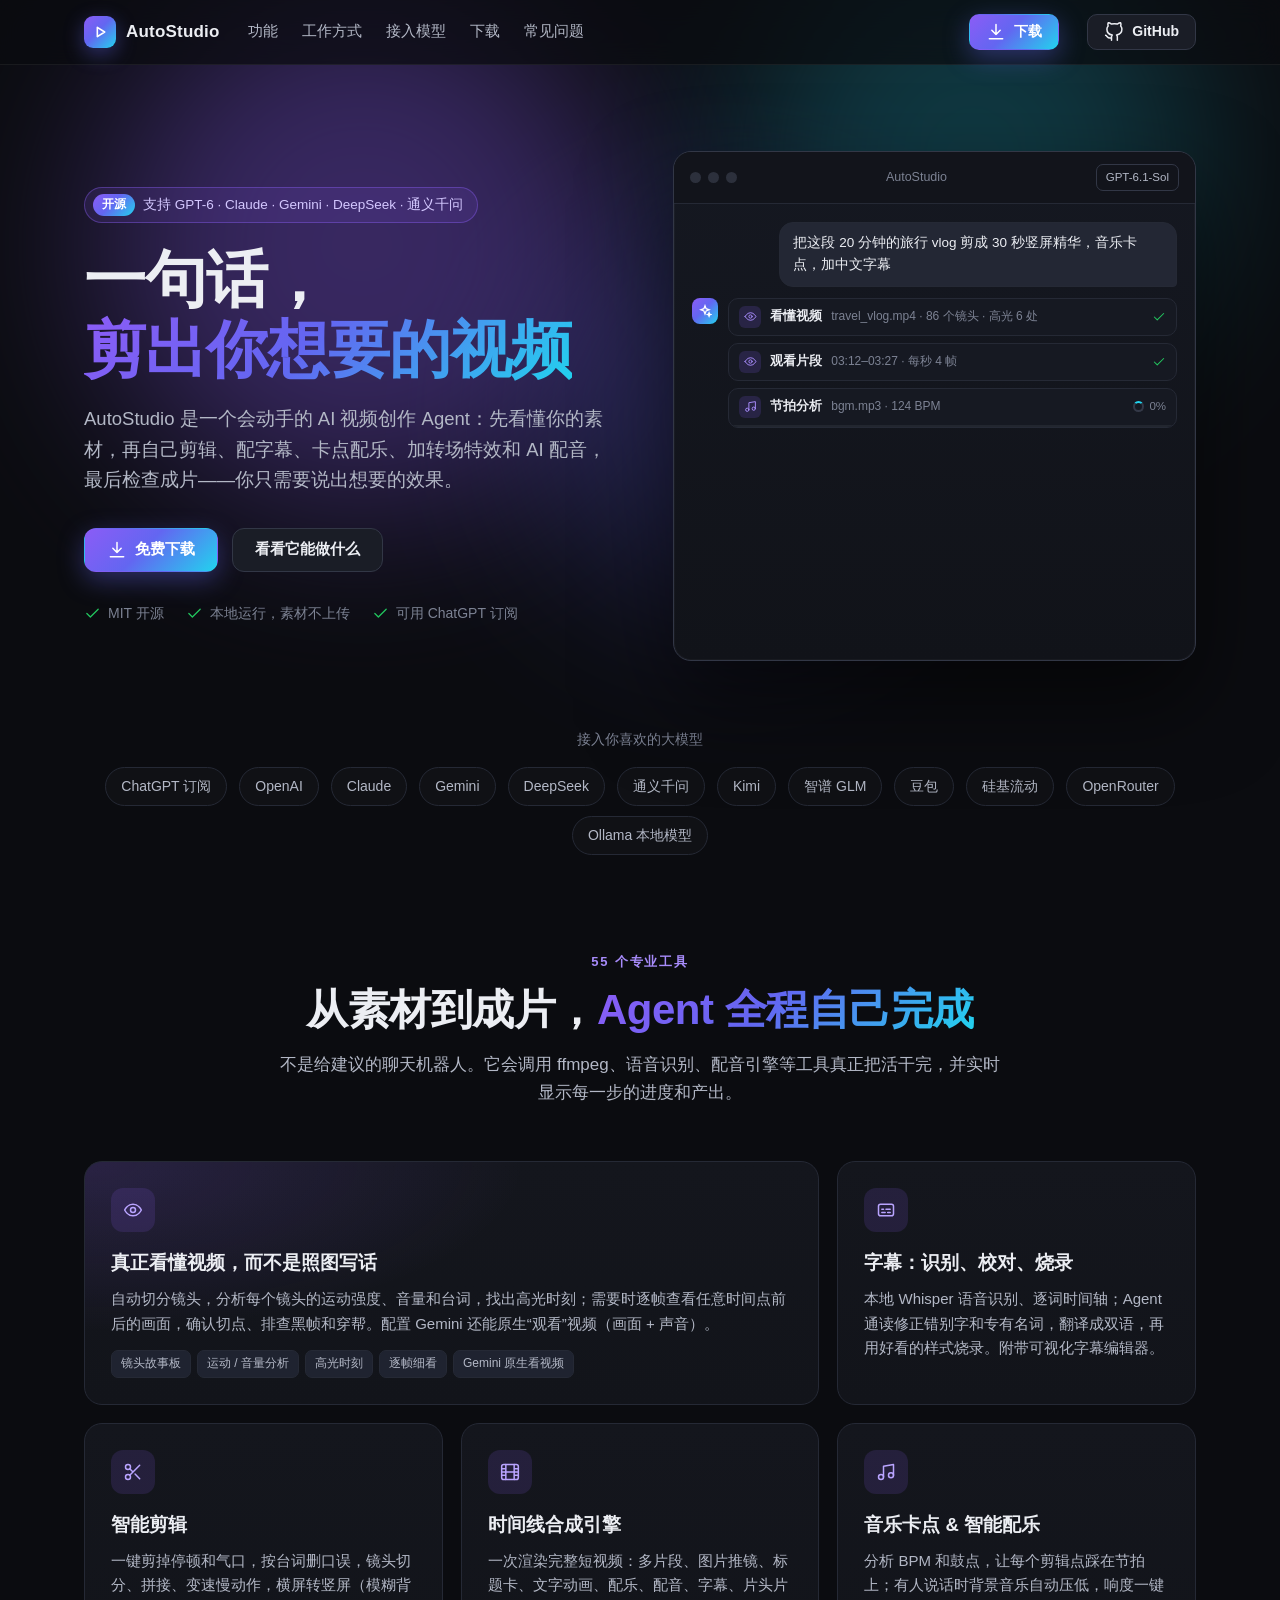
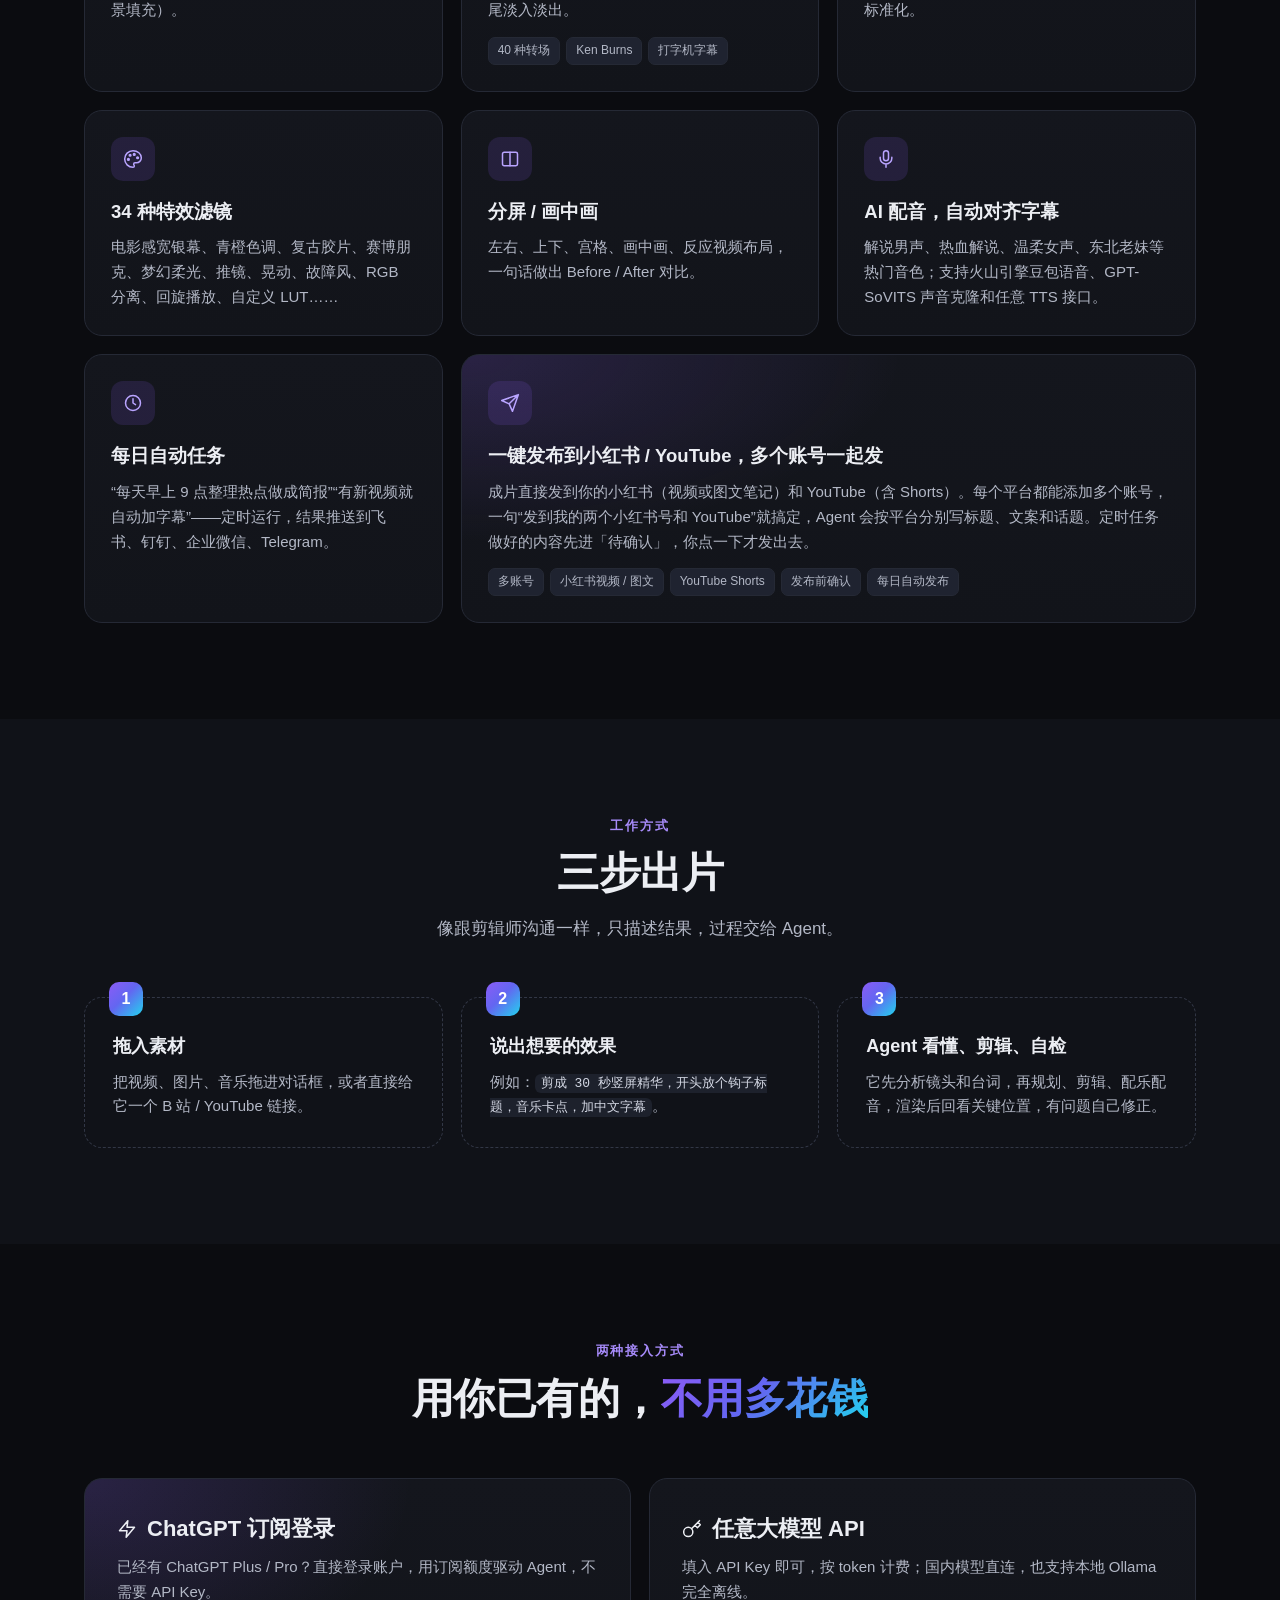
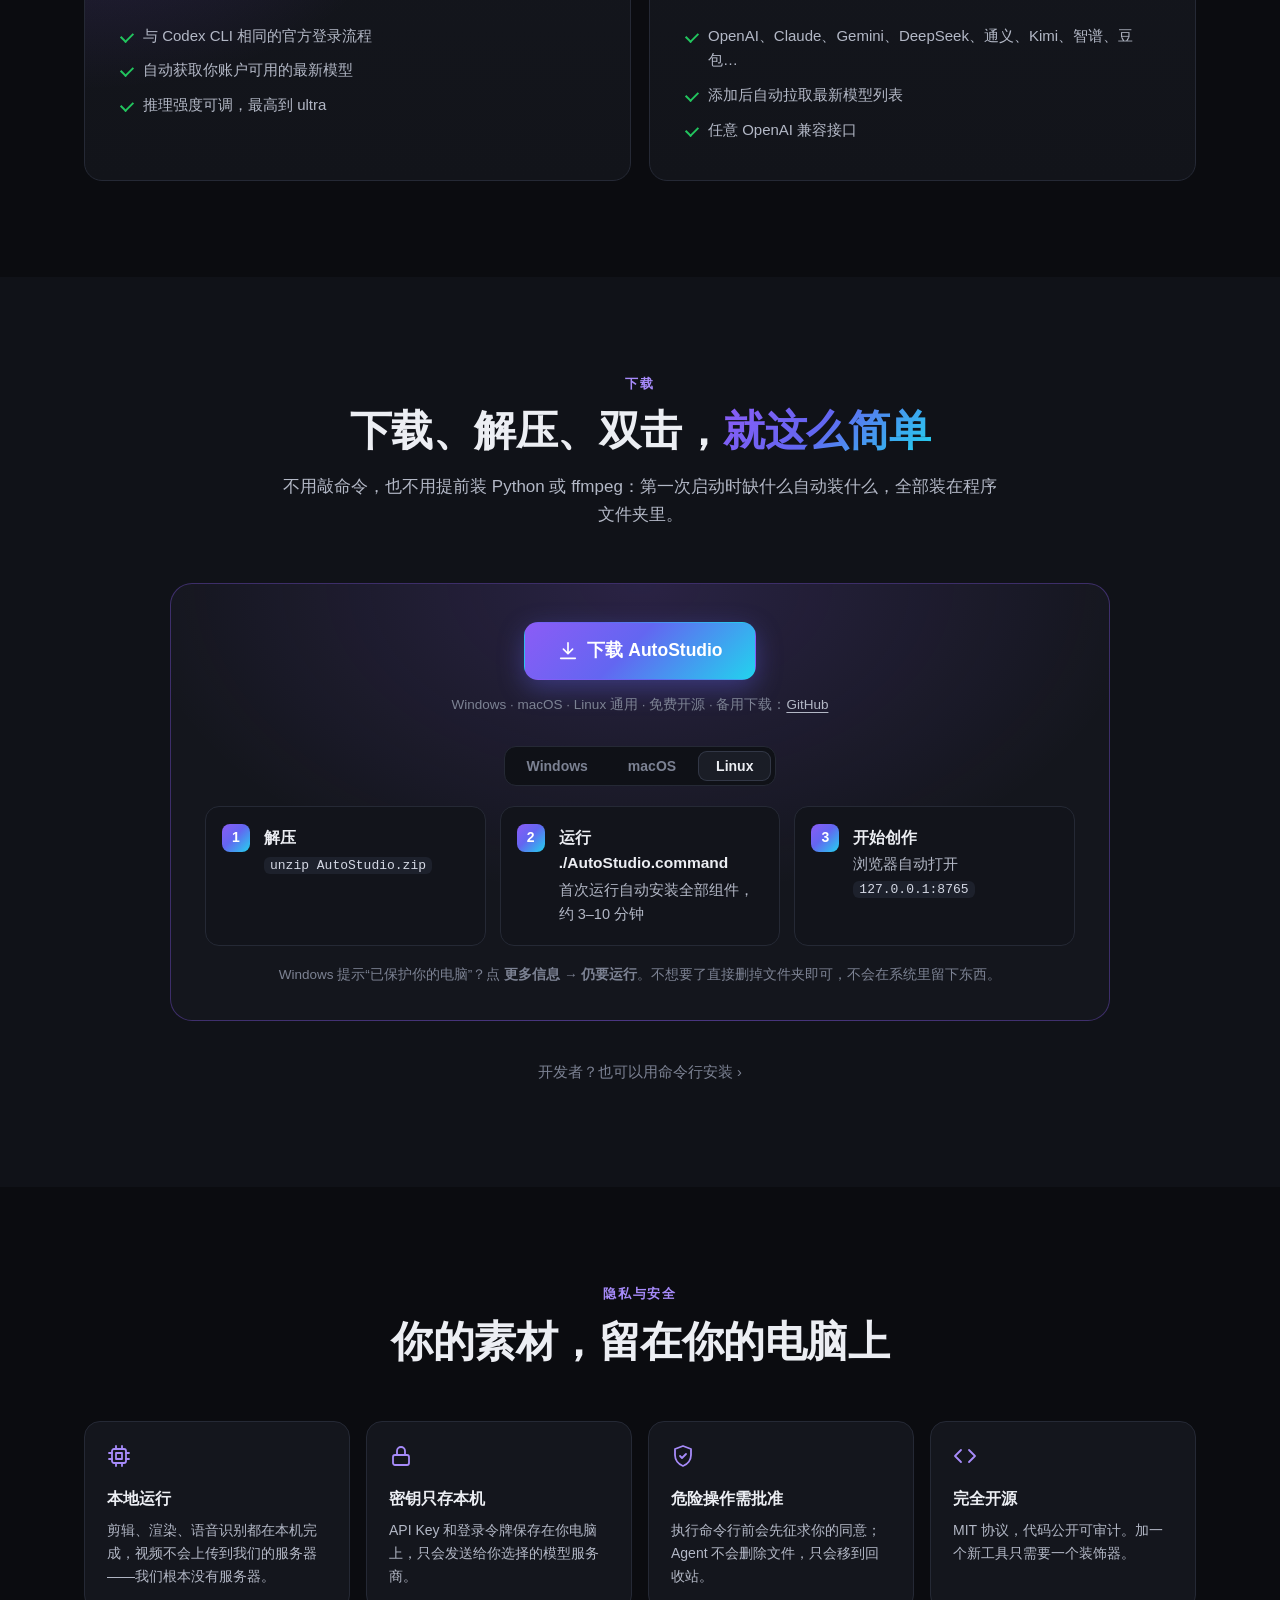
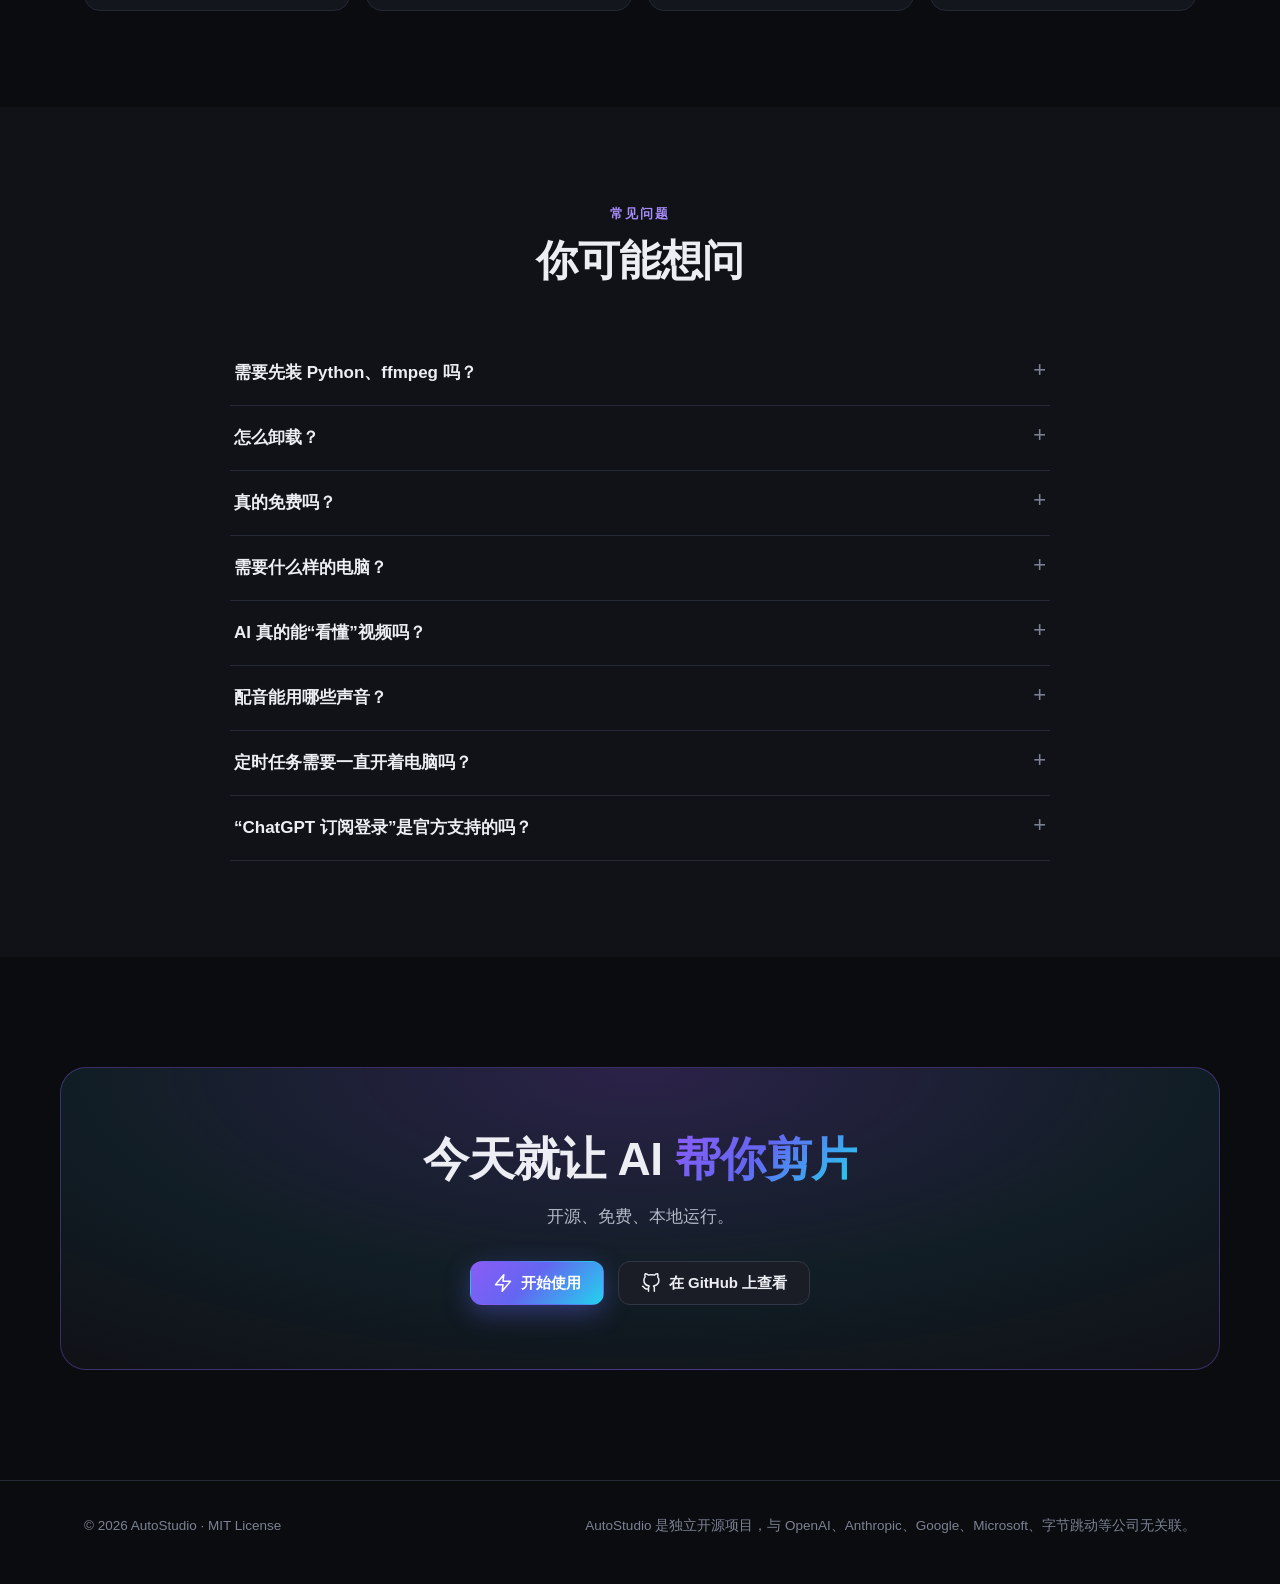
==== commit 629ef6aa: "Publish to 小红书 and YouTube with multiple accounts per platform - New 发布 page: add any number of 小红书 " ====
--- a/site/index.html
+++ b/site/index.html
@@ -231,6 +231,7 @@
   <symbol id="i-zap" viewBox="0 0 24 24"><path d="M13 2 3 14h9l-1 8 10-12h-9z"/></symbol>
   <symbol id="i-key" viewBox="0 0 24 24"><circle cx="7.5" cy="15.5" r="5.5"/><path d="m21 2-9.6 9.6M15.5 7.5l3 3L22 7l-3-3"/></symbol>
   <symbol id="i-film" viewBox="0 0 24 24"><rect x="2" y="3" width="20" height="18" rx="2.5"/><path d="M7 3v18M17 3v18M2 8h5M2 16h5M17 8h5M17 16h5M2 12h20"/></symbol>
+  <symbol id="i-send" viewBox="0 0 24 24"><path d="M22 2 11 13M22 2l-7 20-4-9-9-4z"/></symbol>
   <symbol id="i-download" viewBox="0 0 24 24"><path d="M12 3v12M7 10l5 5 5-5M4 20h16"/></symbol>
   <symbol id="i-gh" viewBox="0 0 24 24"><path d="M9 19c-5 1.5-5-2.5-7-3m14 6v-3.87a3.37 3.37 0 0 0-.94-2.61c3.14-.35 6.44-1.54 6.44-7A5.44 5.44 0 0 0 20 4.77 5.07 5.07 0 0 0 19.91 1S18.73.65 16 2.48a13.38 13.38 0 0 0-7 0C6.27.65 5.09 1 5.09 1A5.07 5.07 0 0 0 5 4.77a5.44 5.44 0 0 0-1.5 3.78c0 5.42 3.3 6.61 6.44 7A3.37 3.37 0 0 0 9 18.13V22"/></symbol>
 </svg>
@@ -281,7 +282,7 @@
 <section id="features">
   <div class="wrap">
     <div class="sec-head reveal">
-      <div class="eyebrow">52 个专业工具</div>
+      <div class="eyebrow">55 个专业工具</div>
       <h2>从素材到成片，<span class="grad">Agent 全程自己完成</span></h2>
       <p>不是给建议的聊天机器人。它会调用 ffmpeg、语音识别、配音引擎等工具真正把活干完，并实时显示每一步的进度和产出。</p>
     </div>
@@ -332,6 +333,12 @@
         <div class="ci"><svg class="icon"><use href="#i-clock"/></svg></div>
         <h3>每日自动任务</h3>
         <p>“每天早上 9 点整理热点做成简报”“有新视频就自动加字幕”——定时运行，结果推送到飞书、钉钉、企业微信、Telegram。</p>
+      </div>
+      <div class="card wide hl reveal">
+        <div class="ci"><svg class="icon"><use href="#i-send"/></svg></div>
+        <h3>一键发布到小红书 / YouTube，多个账号一起发</h3>
+        <p>成片直接发到你的小红书（视频或图文笔记）和 YouTube（含 Shorts）。每个平台都能添加多个账号，一句“发到我的两个小红书号和 YouTube”就搞定，Agent 会按平台分别写标题、文案和话题。定时任务做好的内容先进「待确认」，你点一下才发出去。</p>
+        <div class="tags"><span>多账号</span><span>小红书视频 / 图文</span><span>YouTube Shorts</span><span>发布前确认</span><span>每日自动发布</span></div>
       </div>
     </div>
   </div>
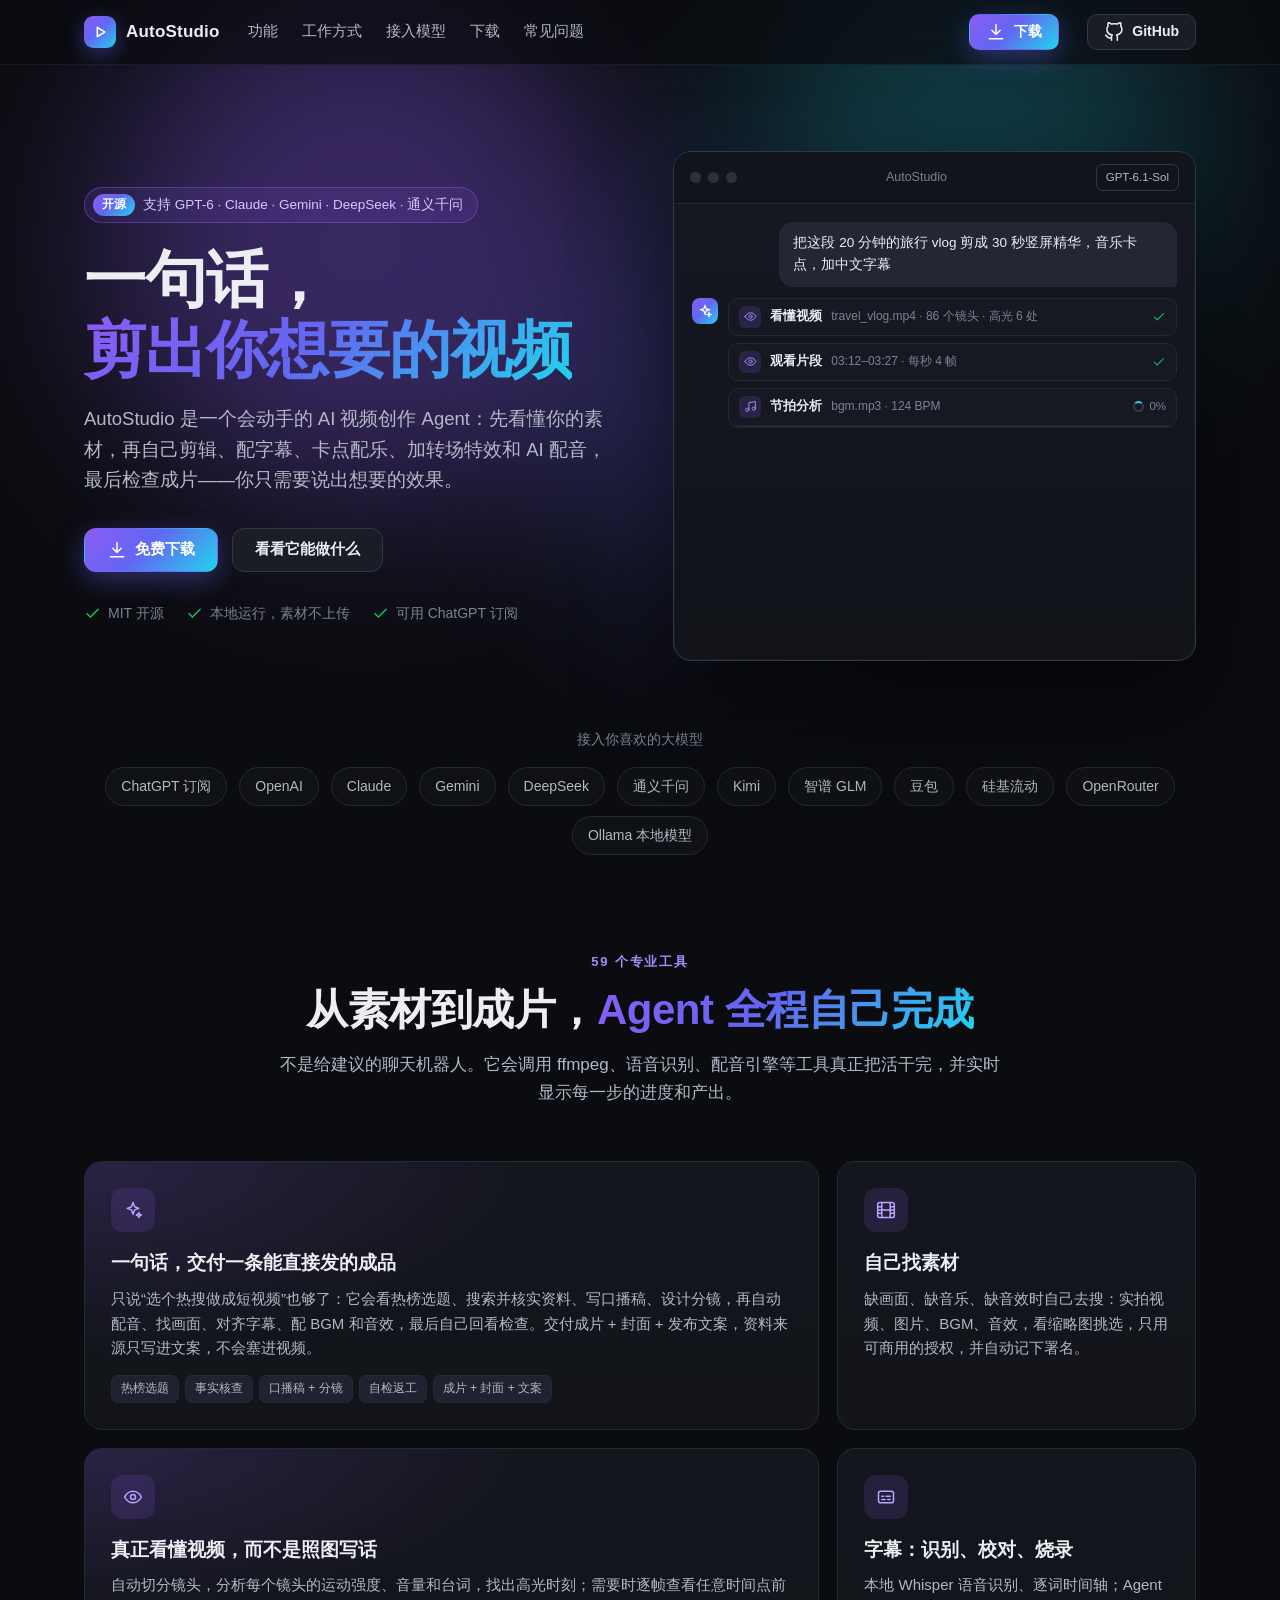
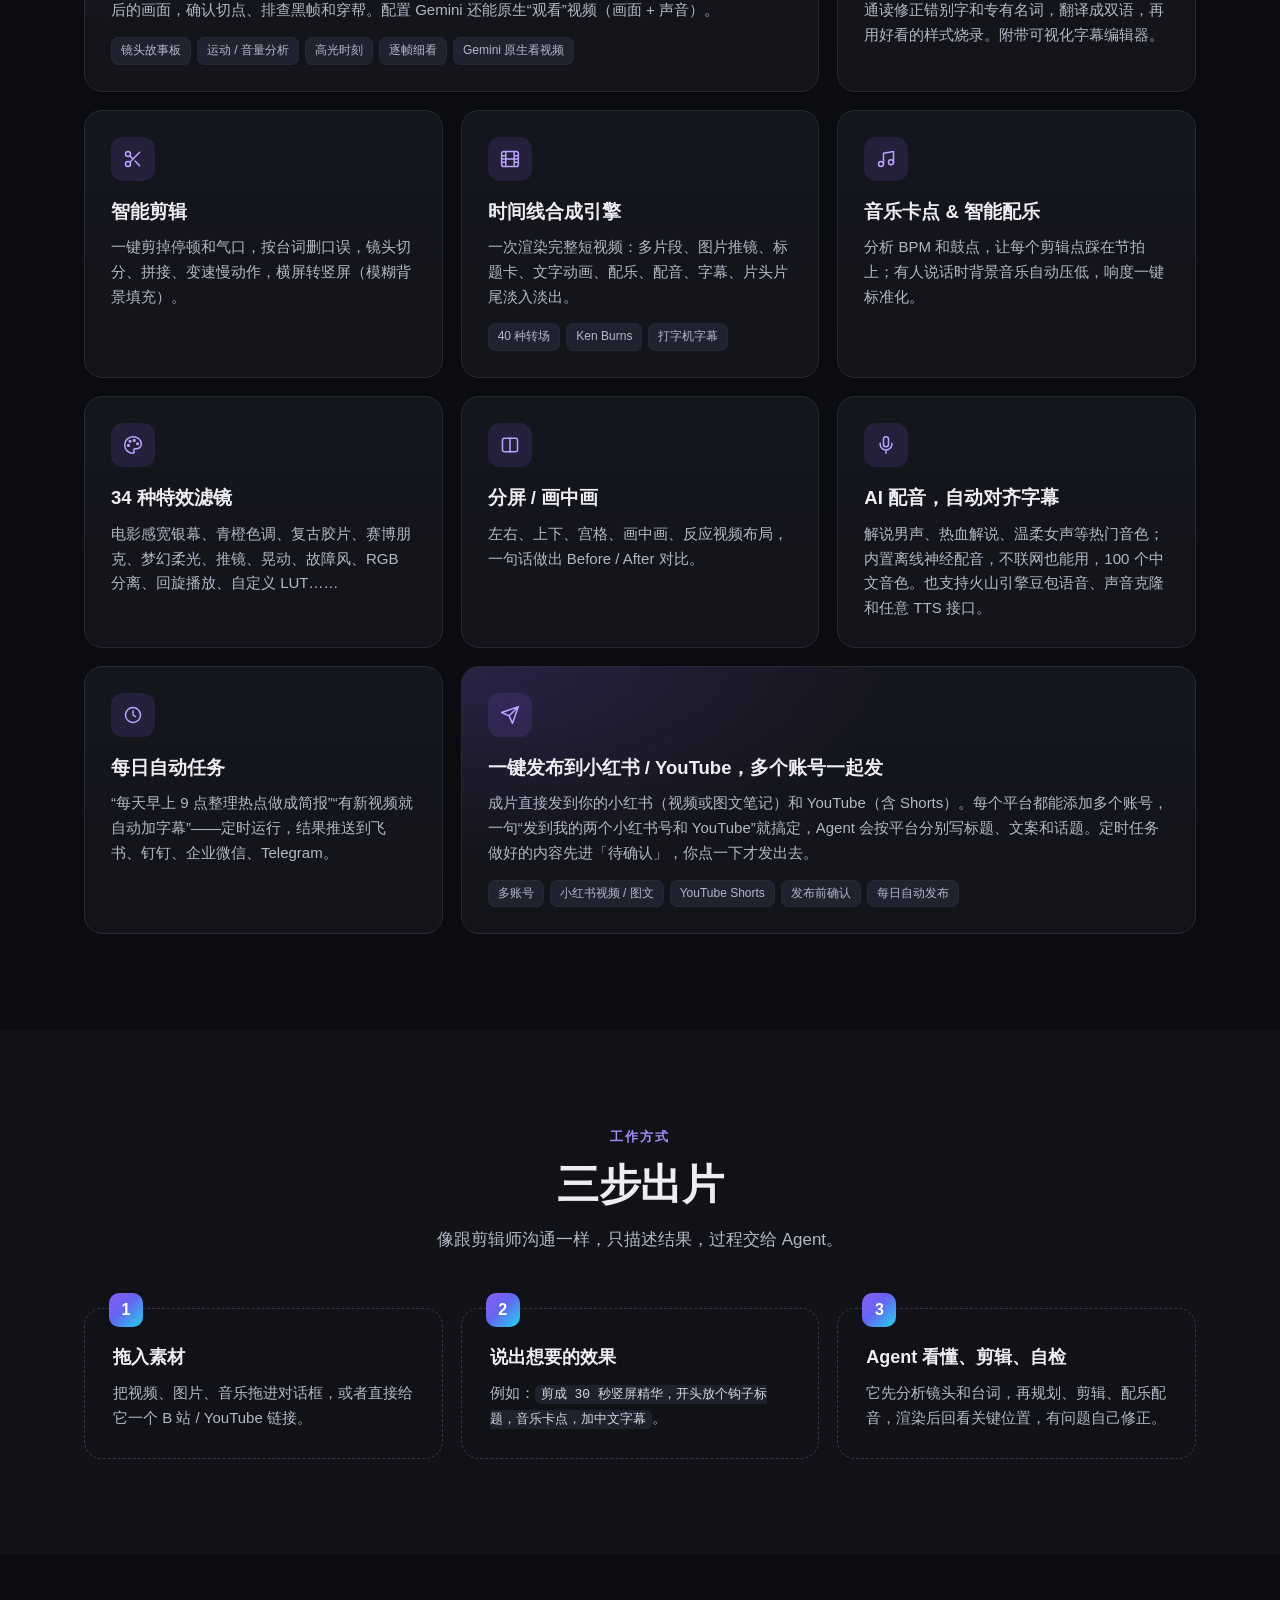
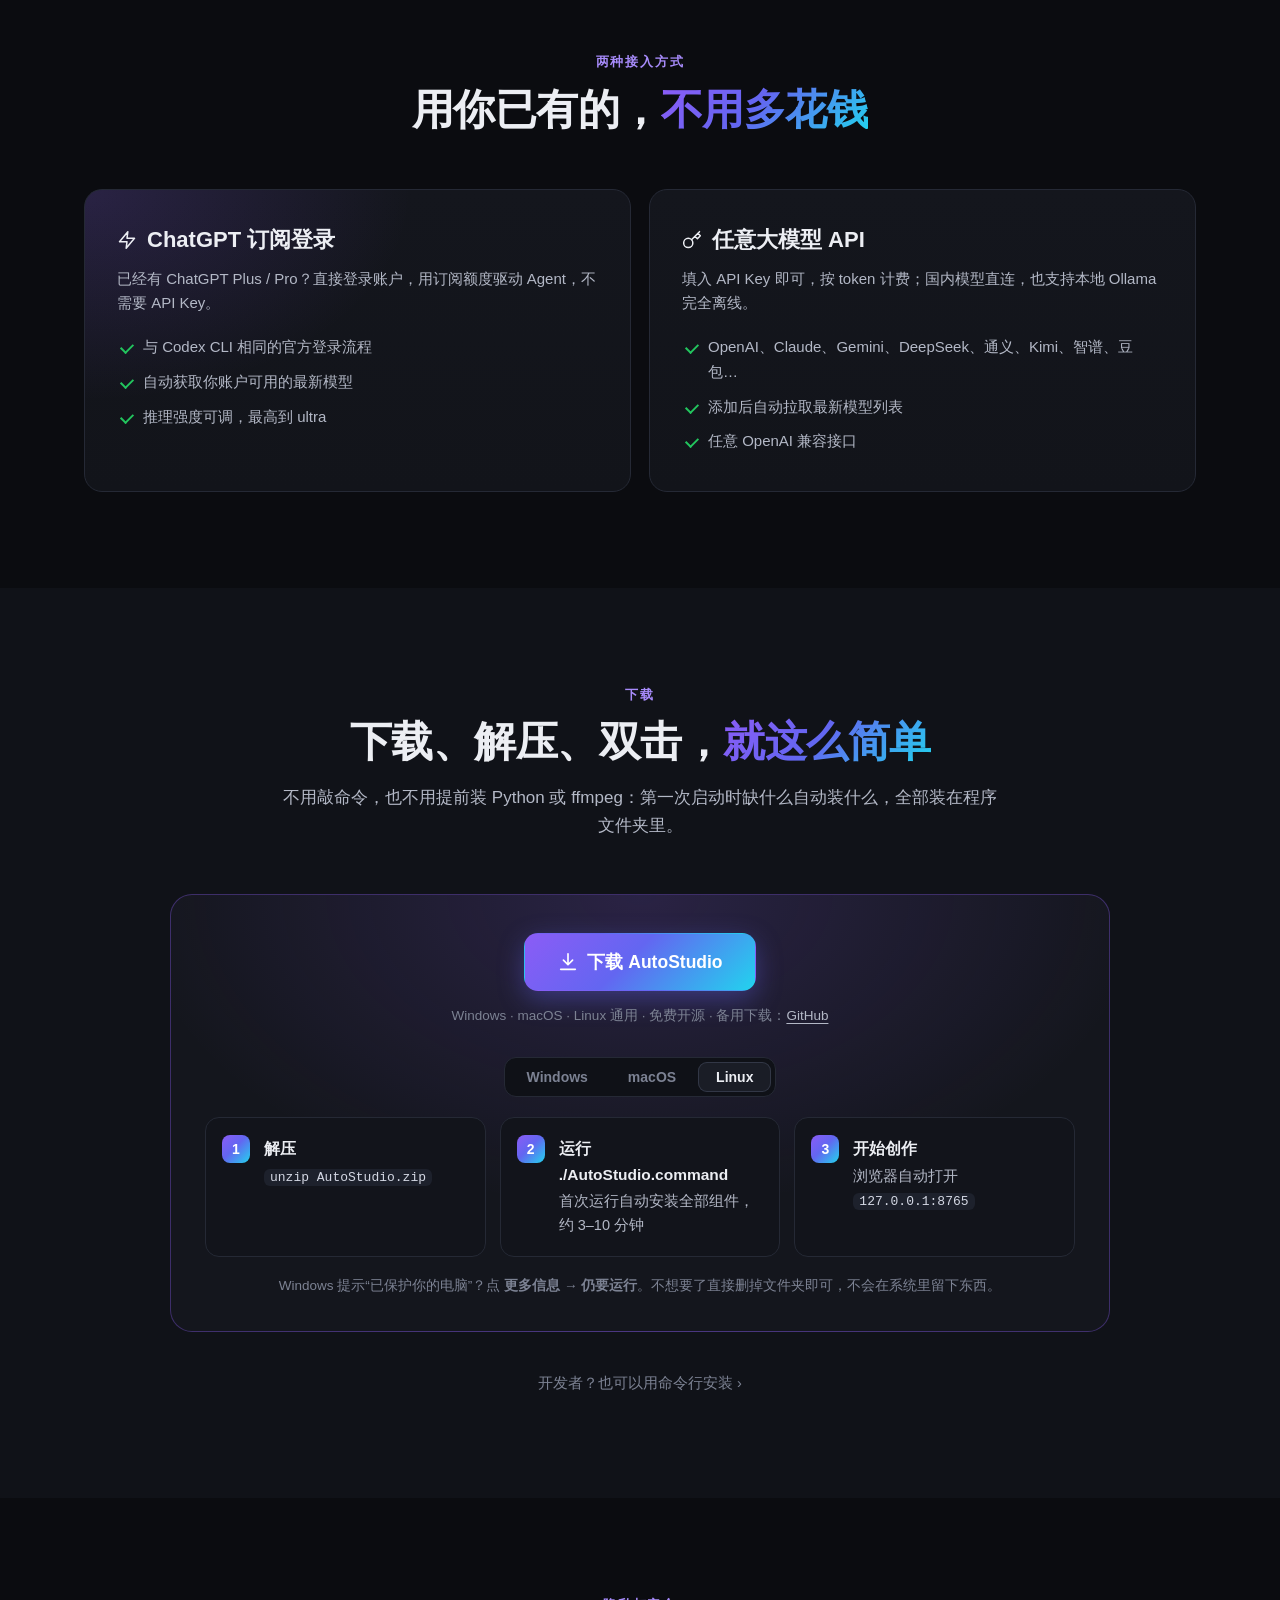
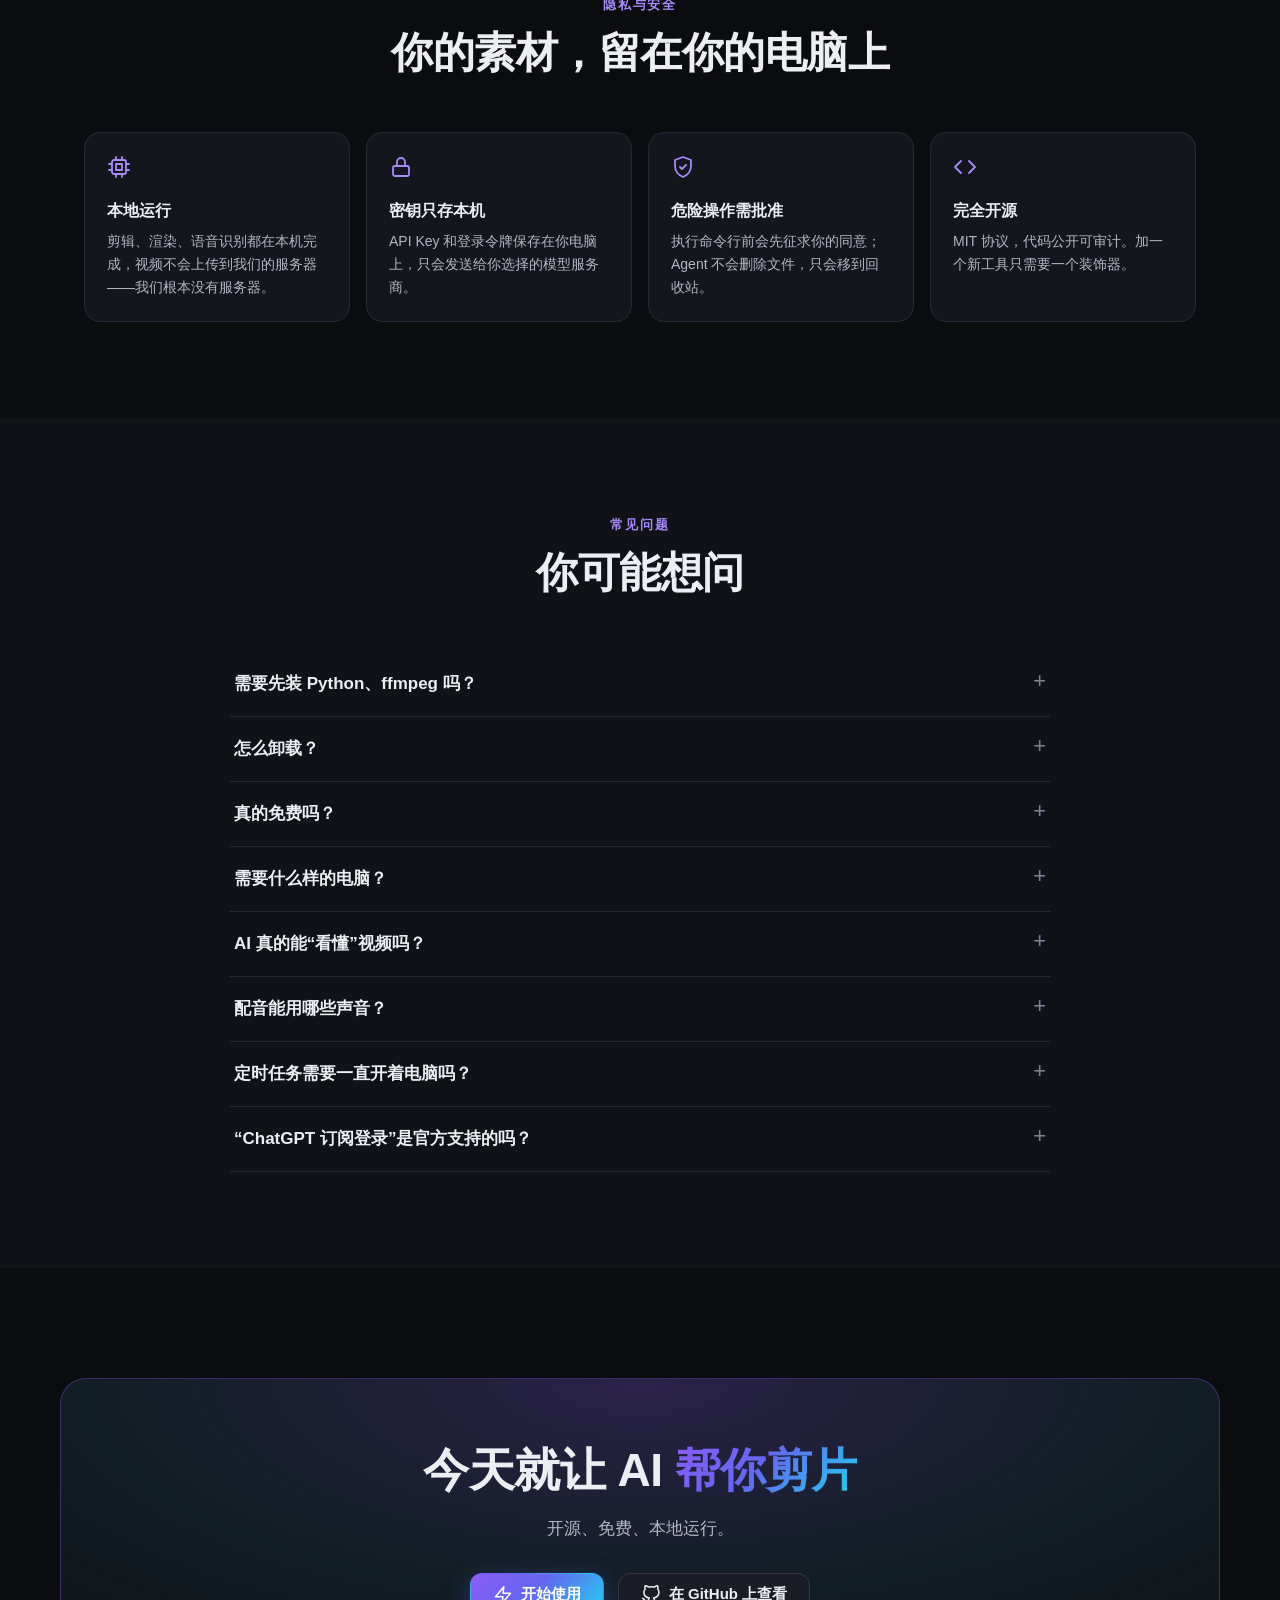
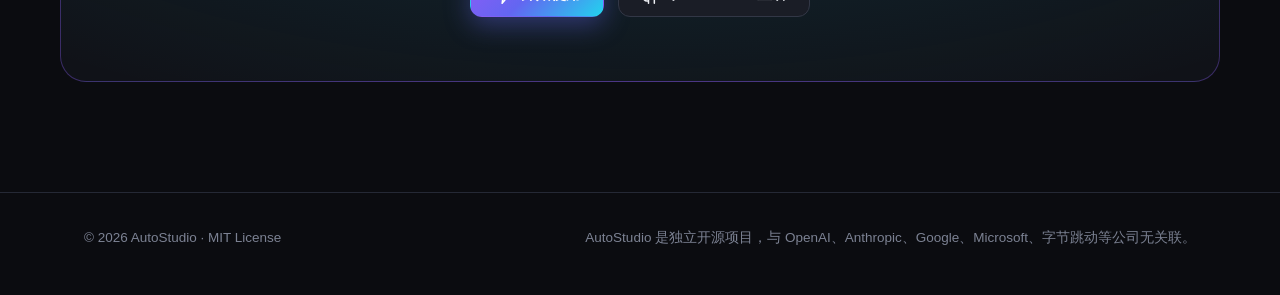
==== commit 08a348f3: "Complete short-video deliveries: production SOP, one-call storyboard→video, asset search, offline vo" ====
--- a/site/index.html
+++ b/site/index.html
@@ -282,11 +282,22 @@
 <section id="features">
   <div class="wrap">
     <div class="sec-head reveal">
-      <div class="eyebrow">55 个专业工具</div>
+      <div class="eyebrow">59 个专业工具</div>
       <h2>从素材到成片，<span class="grad">Agent 全程自己完成</span></h2>
       <p>不是给建议的聊天机器人。它会调用 ffmpeg、语音识别、配音引擎等工具真正把活干完，并实时显示每一步的进度和产出。</p>
     </div>
     <div class="grid">
+      <div class="card wide hl reveal">
+        <div class="ci"><svg class="icon"><use href="#i-sparkles"/></svg></div>
+        <h3>一句话，交付一条能直接发的成品</h3>
+        <p>只说“选个热搜做成短视频”也够了：它会看热榜选题、搜索并核实资料、写口播稿、设计分镜，再自动配音、找画面、对齐字幕、配 BGM 和音效，最后自己回看检查。交付成片 + 封面 + 发布文案，资料来源只写进文案，不会塞进视频。</p>
+        <div class="tags"><span>热榜选题</span><span>事实核查</span><span>口播稿 + 分镜</span><span>自检返工</span><span>成片 + 封面 + 文案</span></div>
+      </div>
+      <div class="card reveal">
+        <div class="ci"><svg class="icon"><use href="#i-film"/></svg></div>
+        <h3>自己找素材</h3>
+        <p>缺画面、缺音乐、缺音效时自己去搜：实拍视频、图片、BGM、音效，看缩略图挑选，只用可商用的授权，并自动记下署名。</p>
+      </div>
       <div class="card wide hl reveal">
         <div class="ci"><svg class="icon"><use href="#i-eye"/></svg></div>
         <h3>真正看懂视频，而不是照图写话</h3>
@@ -327,7 +338,7 @@
       <div class="card reveal">
         <div class="ci"><svg class="icon"><use href="#i-mic"/></svg></div>
         <h3>AI 配音，自动对齐字幕</h3>
-        <p>解说男声、热血解说、温柔女声、东北老妹等热门音色；支持火山引擎豆包语音、GPT-SoVITS 声音克隆和任意 TTS 接口。</p>
+        <p>解说男声、热血解说、温柔女声等热门音色；内置离线神经配音，不联网也能用，100 个中文音色。也支持火山引擎豆包语音、声音克隆和任意 TTS 接口。</p>
       </div>
       <div class="card reveal">
         <div class="ci"><svg class="icon"><use href="#i-clock"/></svg></div>
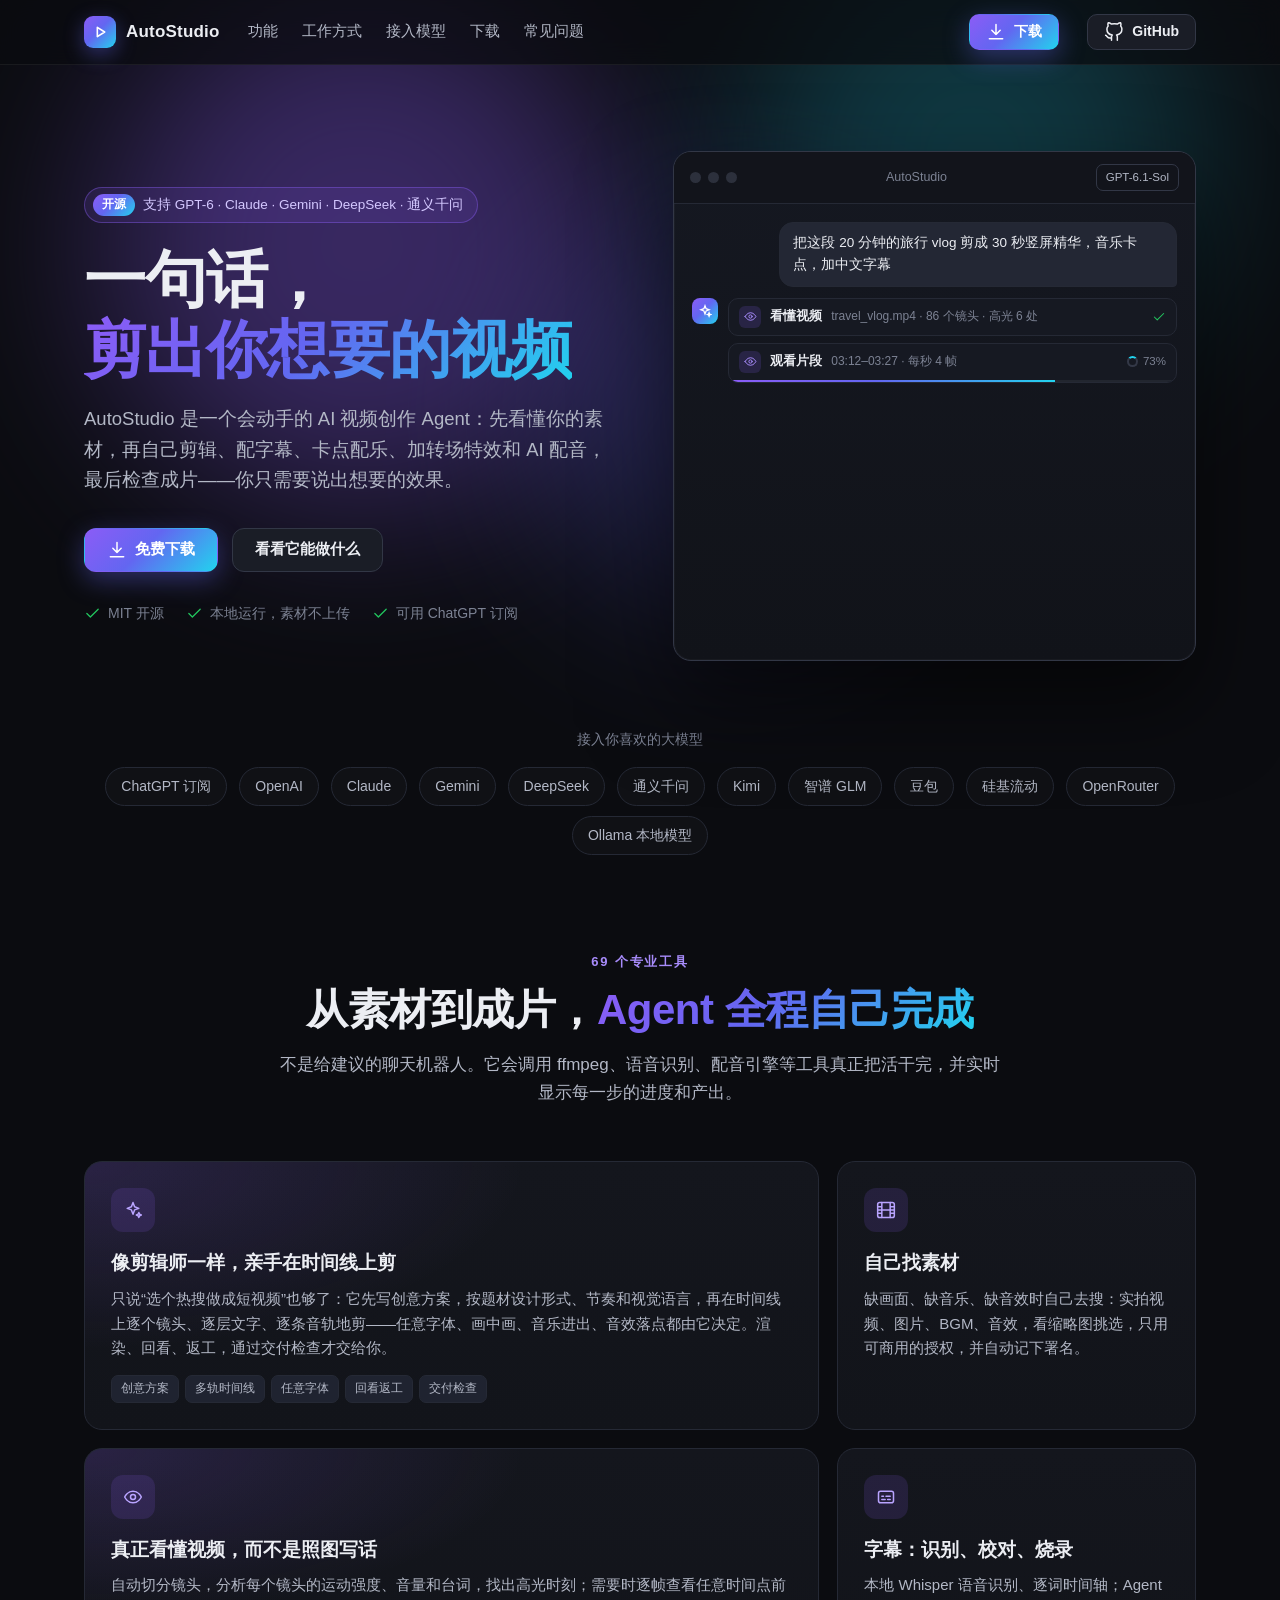
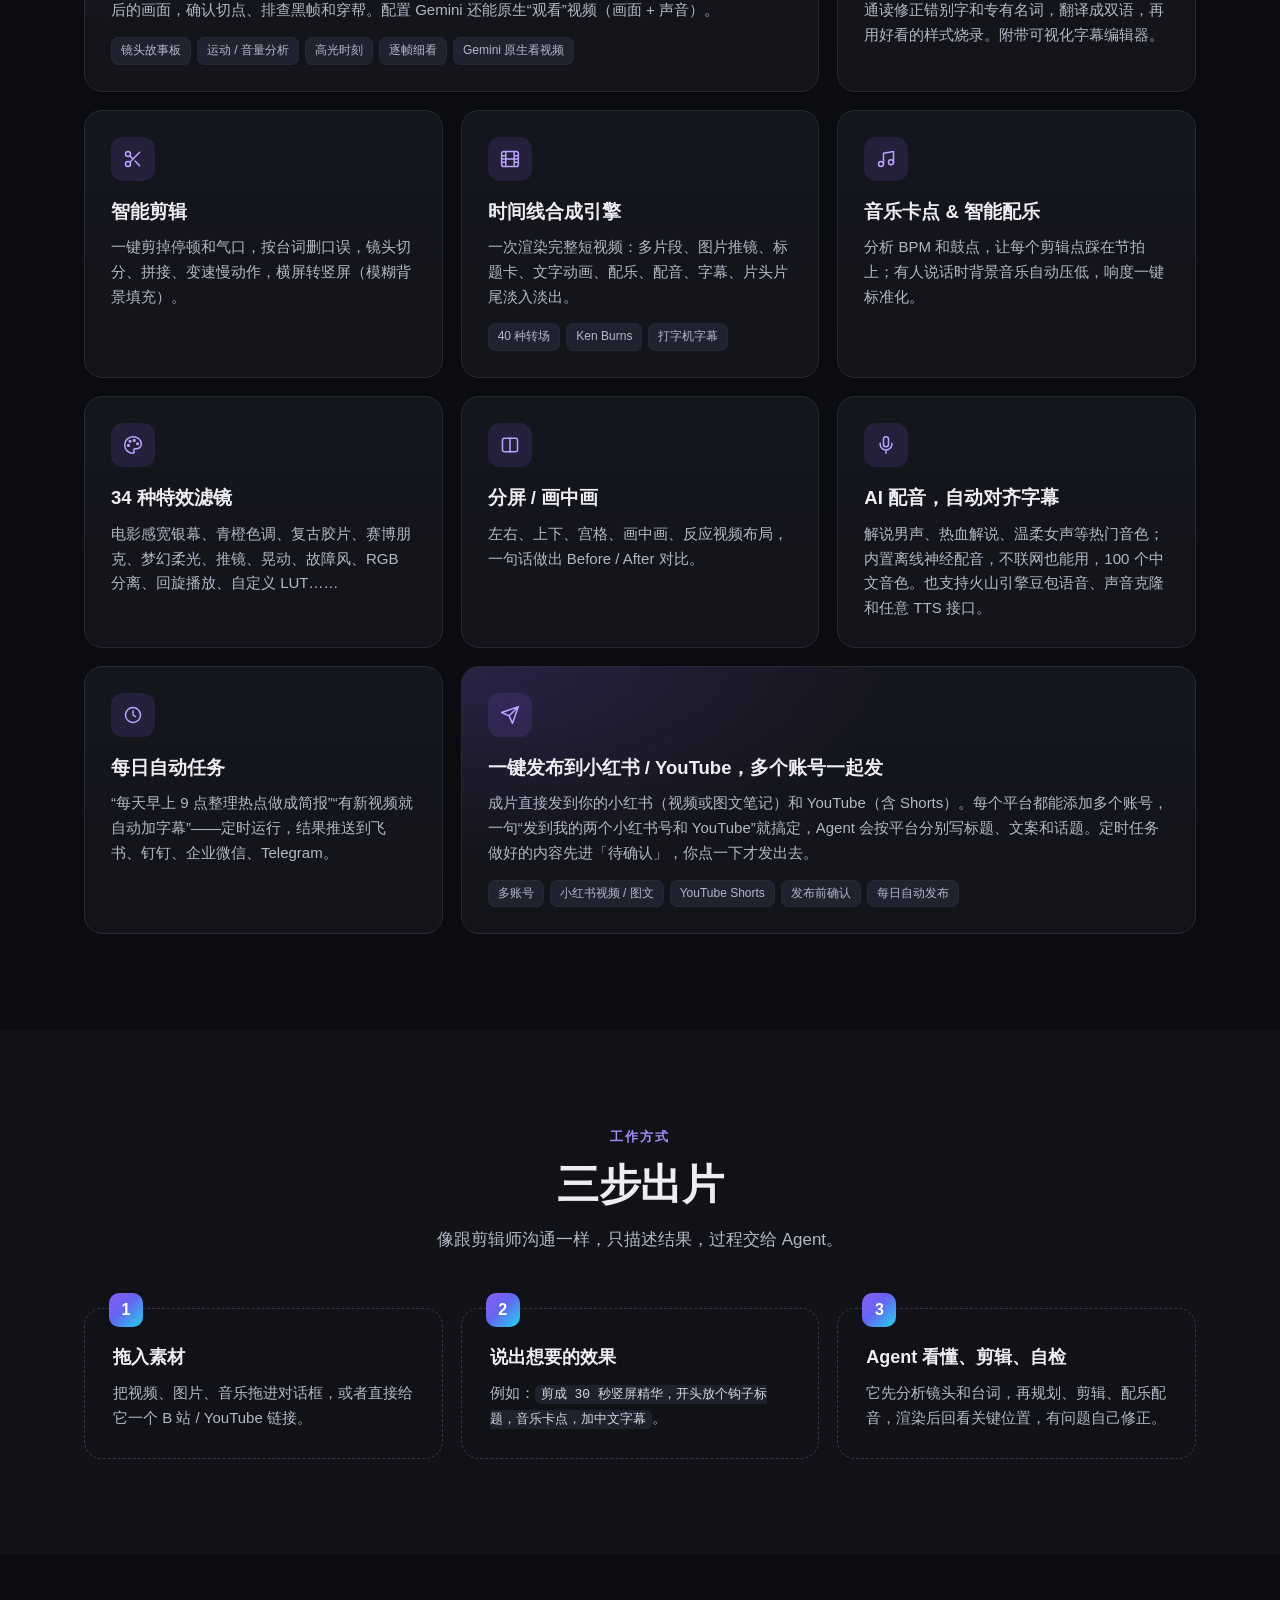
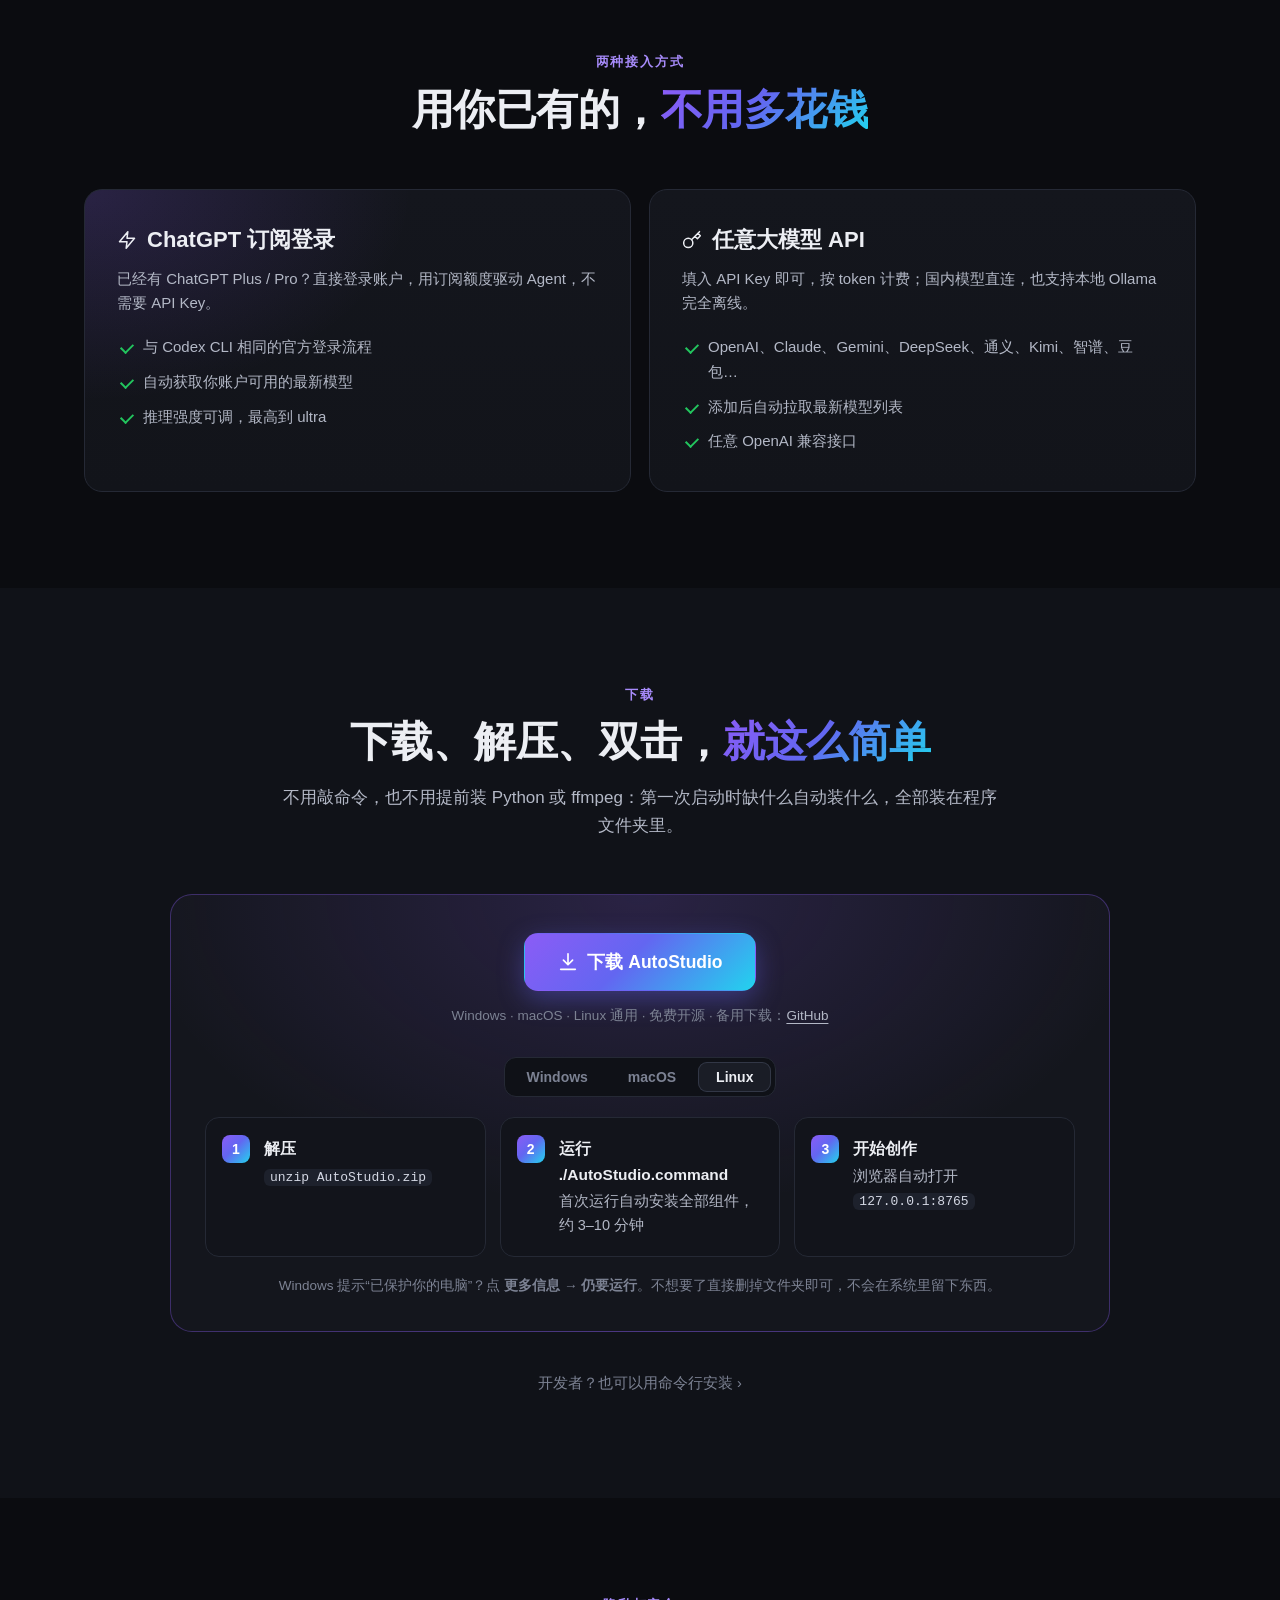
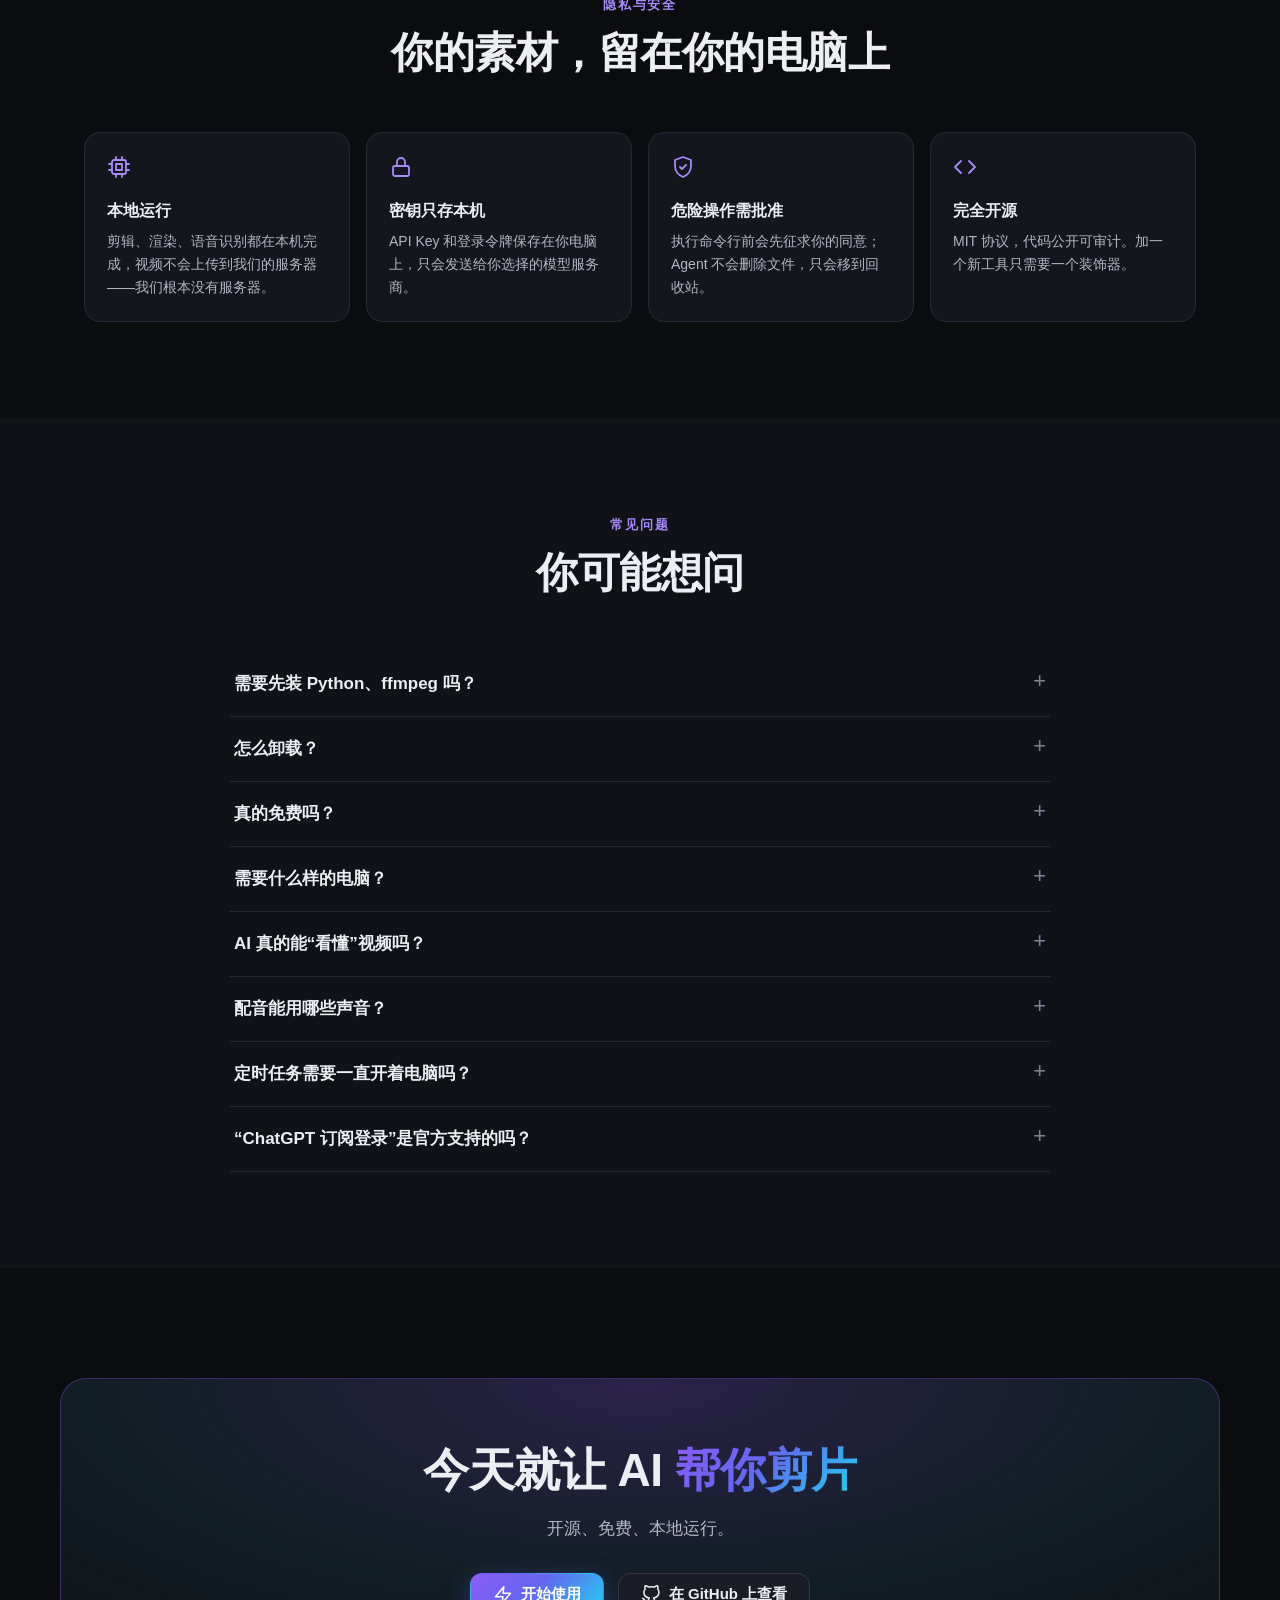
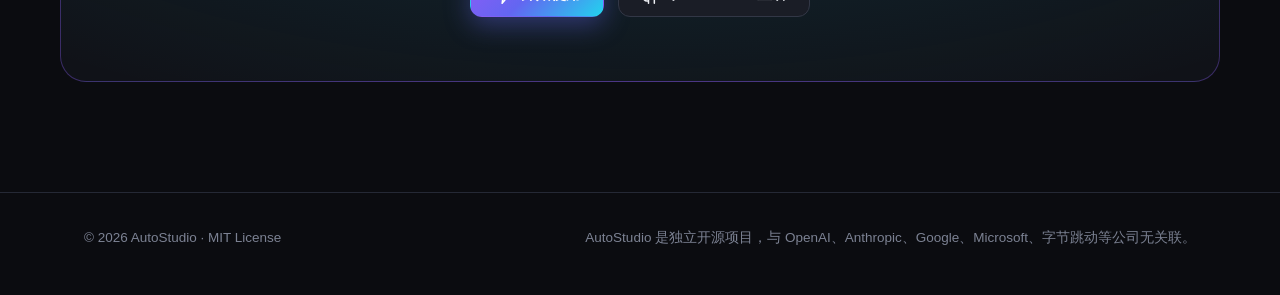
==== commit 226fa312: "Agent edits for real: timeline projects instead of a one-click template pipeline The previous short_" ====
--- a/site/index.html
+++ b/site/index.html
@@ -282,16 +282,16 @@
 <section id="features">
   <div class="wrap">
     <div class="sec-head reveal">
-      <div class="eyebrow">59 个专业工具</div>
+      <div class="eyebrow">69 个专业工具</div>
       <h2>从素材到成片，<span class="grad">Agent 全程自己完成</span></h2>
       <p>不是给建议的聊天机器人。它会调用 ffmpeg、语音识别、配音引擎等工具真正把活干完，并实时显示每一步的进度和产出。</p>
     </div>
     <div class="grid">
       <div class="card wide hl reveal">
         <div class="ci"><svg class="icon"><use href="#i-sparkles"/></svg></div>
-        <h3>一句话，交付一条能直接发的成品</h3>
-        <p>只说“选个热搜做成短视频”也够了：它会看热榜选题、搜索并核实资料、写口播稿、设计分镜，再自动配音、找画面、对齐字幕、配 BGM 和音效，最后自己回看检查。交付成片 + 封面 + 发布文案，资料来源只写进文案，不会塞进视频。</p>
-        <div class="tags"><span>热榜选题</span><span>事实核查</span><span>口播稿 + 分镜</span><span>自检返工</span><span>成片 + 封面 + 文案</span></div>
+        <h3>像剪辑师一样，亲手在时间线上剪</h3>
+        <p>只说“选个热搜做成短视频”也够了：它先写创意方案，按题材设计形式、节奏和视觉语言，再在时间线上逐个镜头、逐层文字、逐条音轨地剪——任意字体、画中画、音乐进出、音效落点都由它决定。渲染、回看、返工，通过交付检查才交给你。</p>
+        <div class="tags"><span>创意方案</span><span>多轨时间线</span><span>任意字体</span><span>回看返工</span><span>交付检查</span></div>
       </div>
       <div class="card reveal">
         <div class="ci"><svg class="icon"><use href="#i-film"/></svg></div>
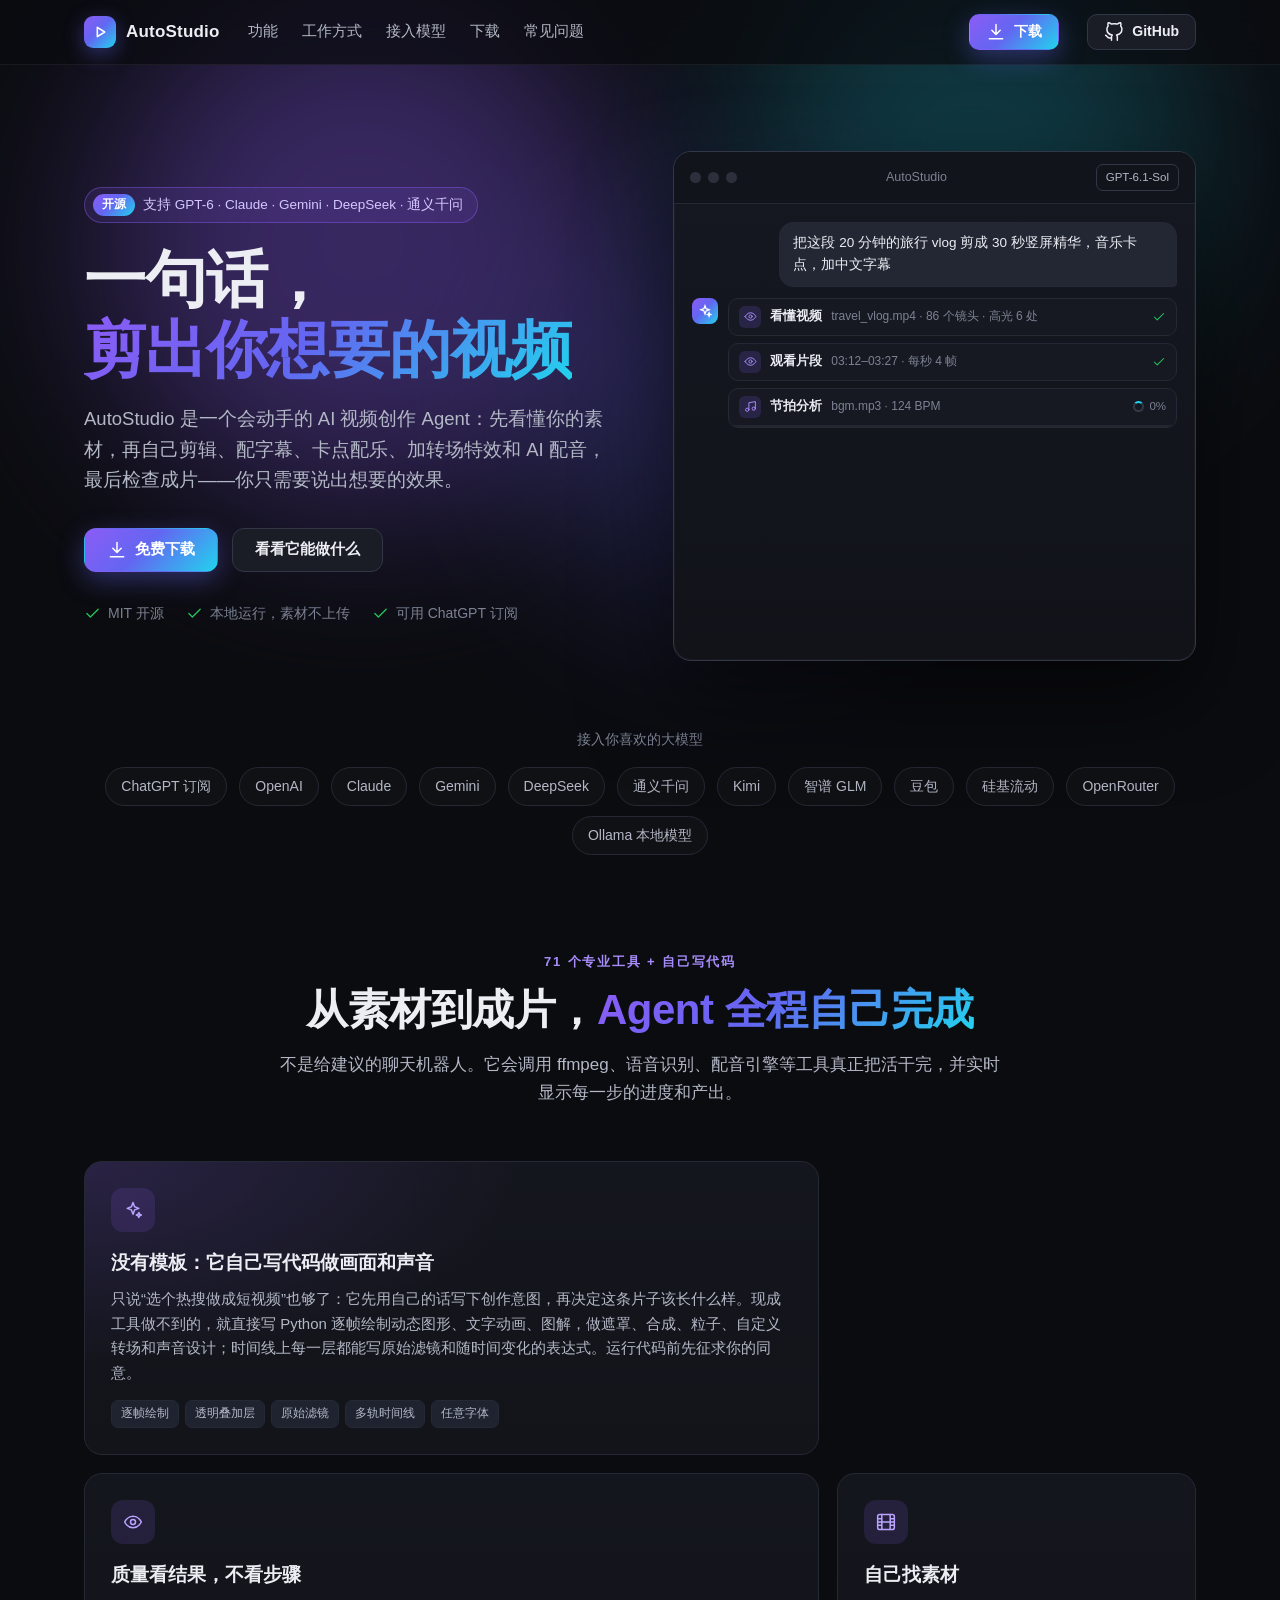
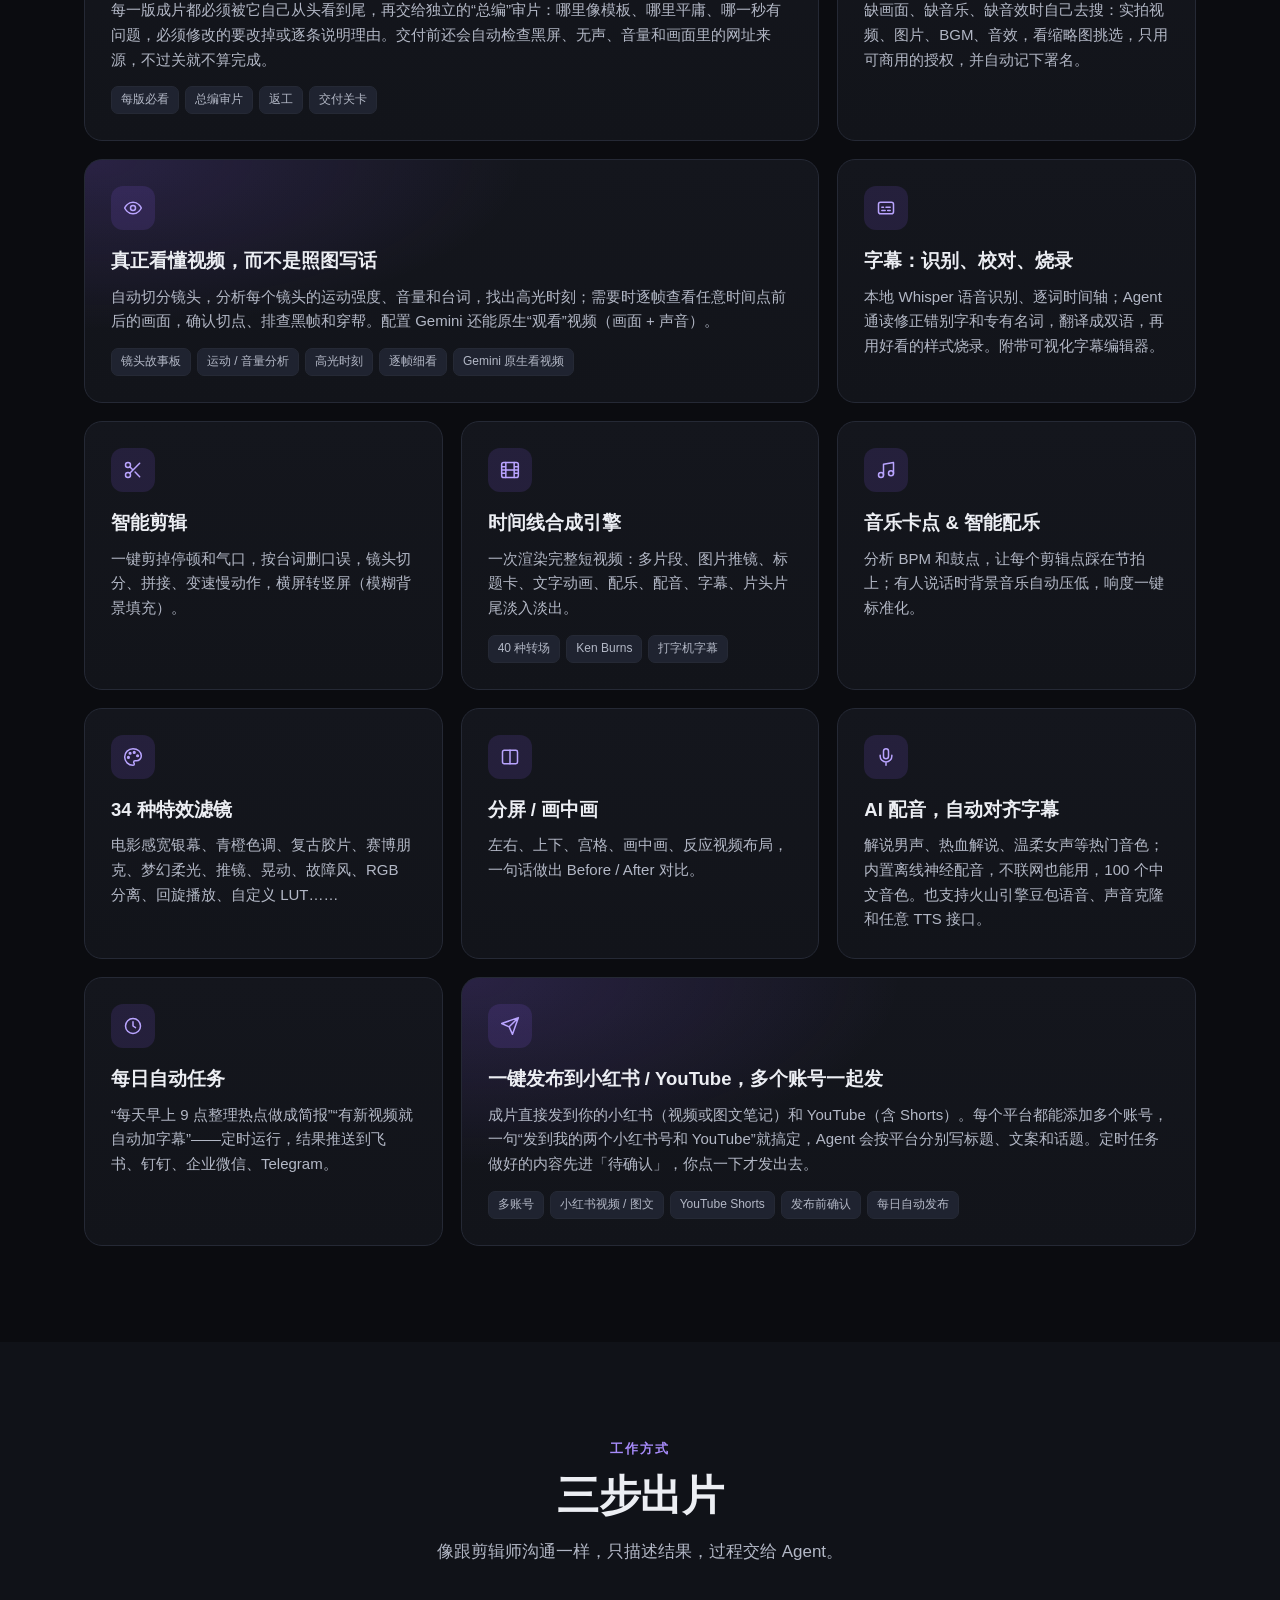
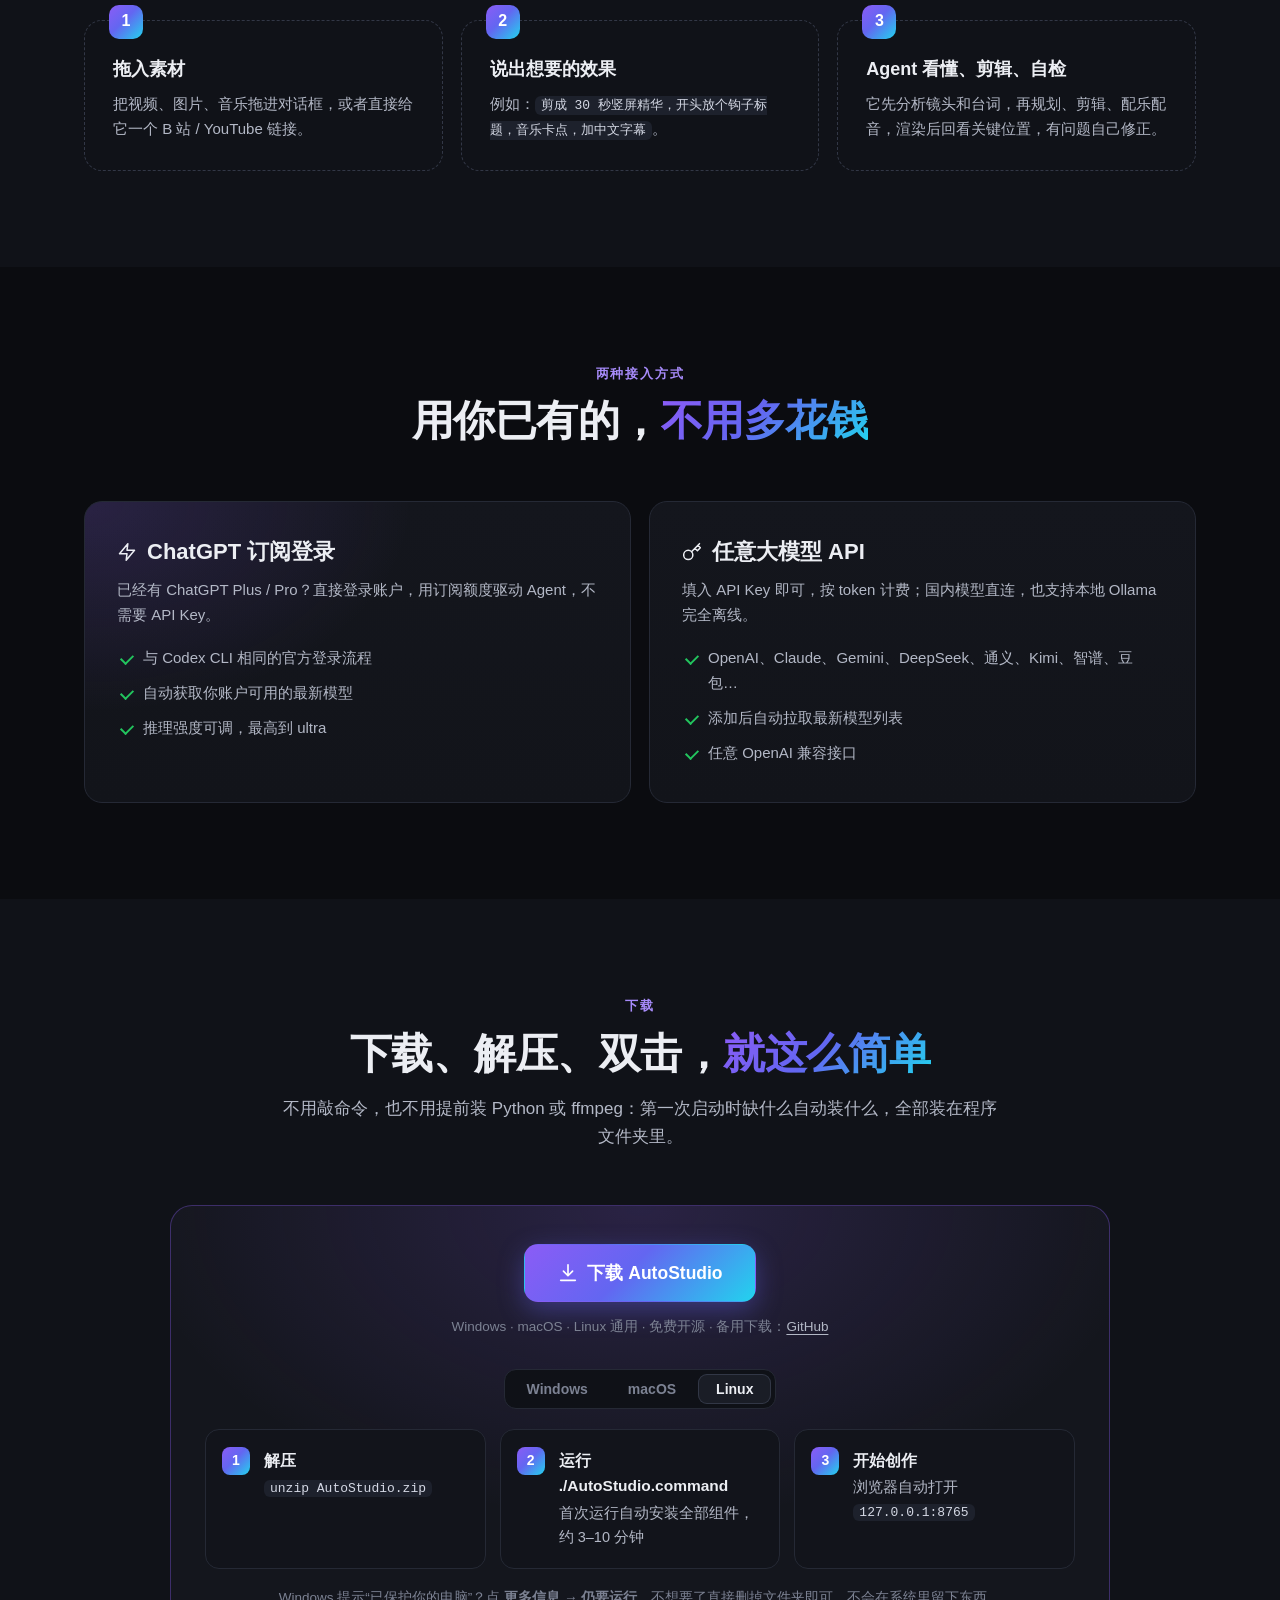
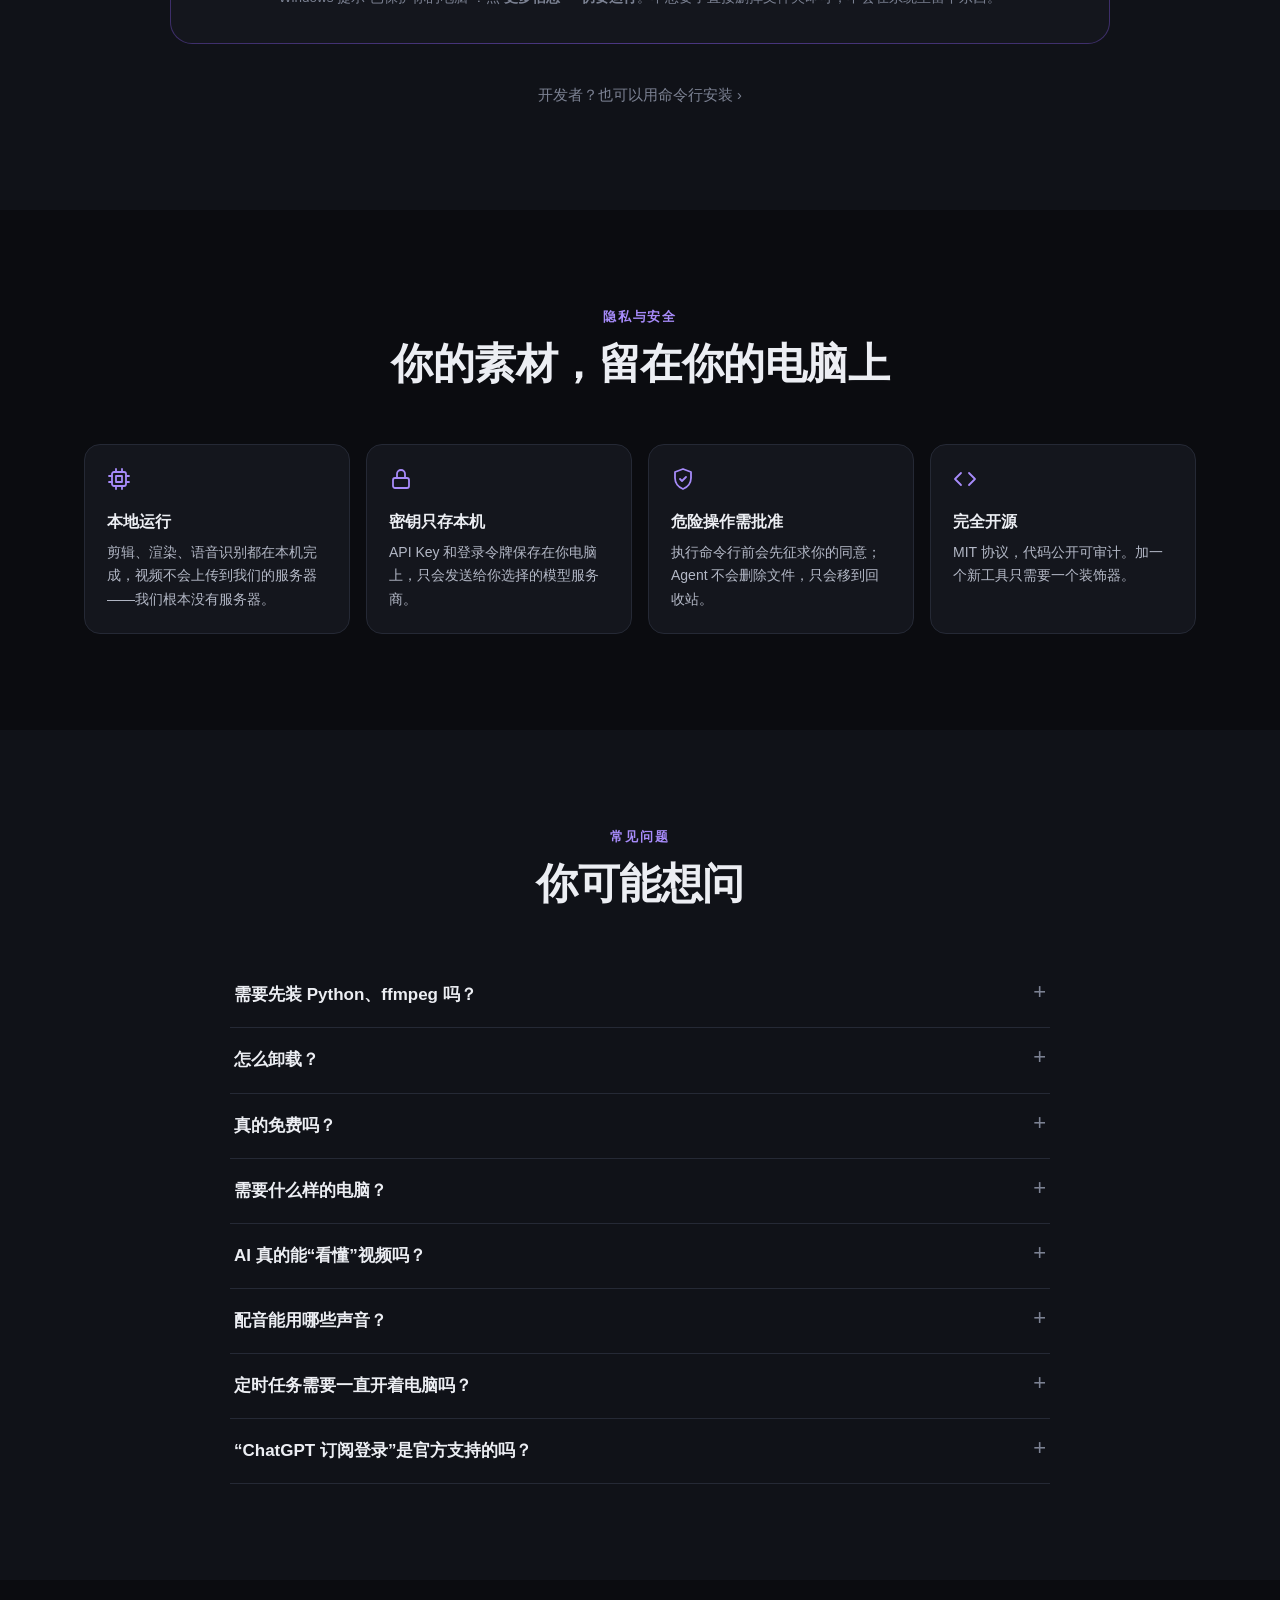
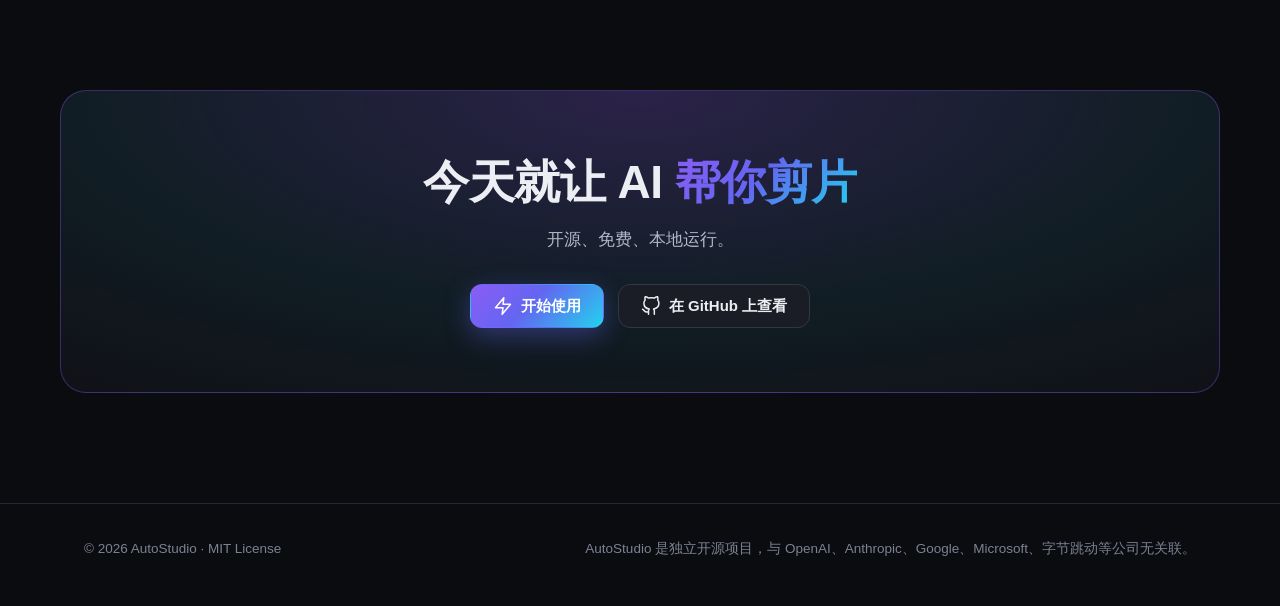
==== commit 44ab7f47: "Agent works at the pixel level and is judged by results, not templates - studio_run: the agent write" ====
--- a/site/index.html
+++ b/site/index.html
@@ -282,16 +282,22 @@
 <section id="features">
   <div class="wrap">
     <div class="sec-head reveal">
-      <div class="eyebrow">69 个专业工具</div>
+      <div class="eyebrow">71 个专业工具 + 自己写代码</div>
       <h2>从素材到成片，<span class="grad">Agent 全程自己完成</span></h2>
       <p>不是给建议的聊天机器人。它会调用 ffmpeg、语音识别、配音引擎等工具真正把活干完，并实时显示每一步的进度和产出。</p>
     </div>
     <div class="grid">
       <div class="card wide hl reveal">
         <div class="ci"><svg class="icon"><use href="#i-sparkles"/></svg></div>
-        <h3>像剪辑师一样，亲手在时间线上剪</h3>
-        <p>只说“选个热搜做成短视频”也够了：它先写创意方案，按题材设计形式、节奏和视觉语言，再在时间线上逐个镜头、逐层文字、逐条音轨地剪——任意字体、画中画、音乐进出、音效落点都由它决定。渲染、回看、返工，通过交付检查才交给你。</p>
-        <div class="tags"><span>创意方案</span><span>多轨时间线</span><span>任意字体</span><span>回看返工</span><span>交付检查</span></div>
+        <h3>没有模板：它自己写代码做画面和声音</h3>
+        <p>只说“选个热搜做成短视频”也够了：它先用自己的话写下创作意图，再决定这条片子该长什么样。现成工具做不到的，就直接写 Python 逐帧绘制动态图形、文字动画、图解，做遮罩、合成、粒子、自定义转场和声音设计；时间线上每一层都能写原始滤镜和随时间变化的表达式。运行代码前先征求你的同意。</p>
+        <div class="tags"><span>逐帧绘制</span><span>透明叠加层</span><span>原始滤镜</span><span>多轨时间线</span><span>任意字体</span></div>
+      </div>
+      <div class="card wide reveal">
+        <div class="ci"><svg class="icon"><use href="#i-eye"/></svg></div>
+        <h3>质量看结果，不看步骤</h3>
+        <p>每一版成片都必须被它自己从头看到尾，再交给独立的“总编”审片：哪里像模板、哪里平庸、哪一秒有问题，必须修改的要改掉或逐条说明理由。交付前还会自动检查黑屏、无声、音量和画面里的网址来源，不过关就不算完成。</p>
+        <div class="tags"><span>每版必看</span><span>总编审片</span><span>返工</span><span>交付关卡</span></div>
       </div>
       <div class="card reveal">
         <div class="ci"><svg class="icon"><use href="#i-film"/></svg></div>
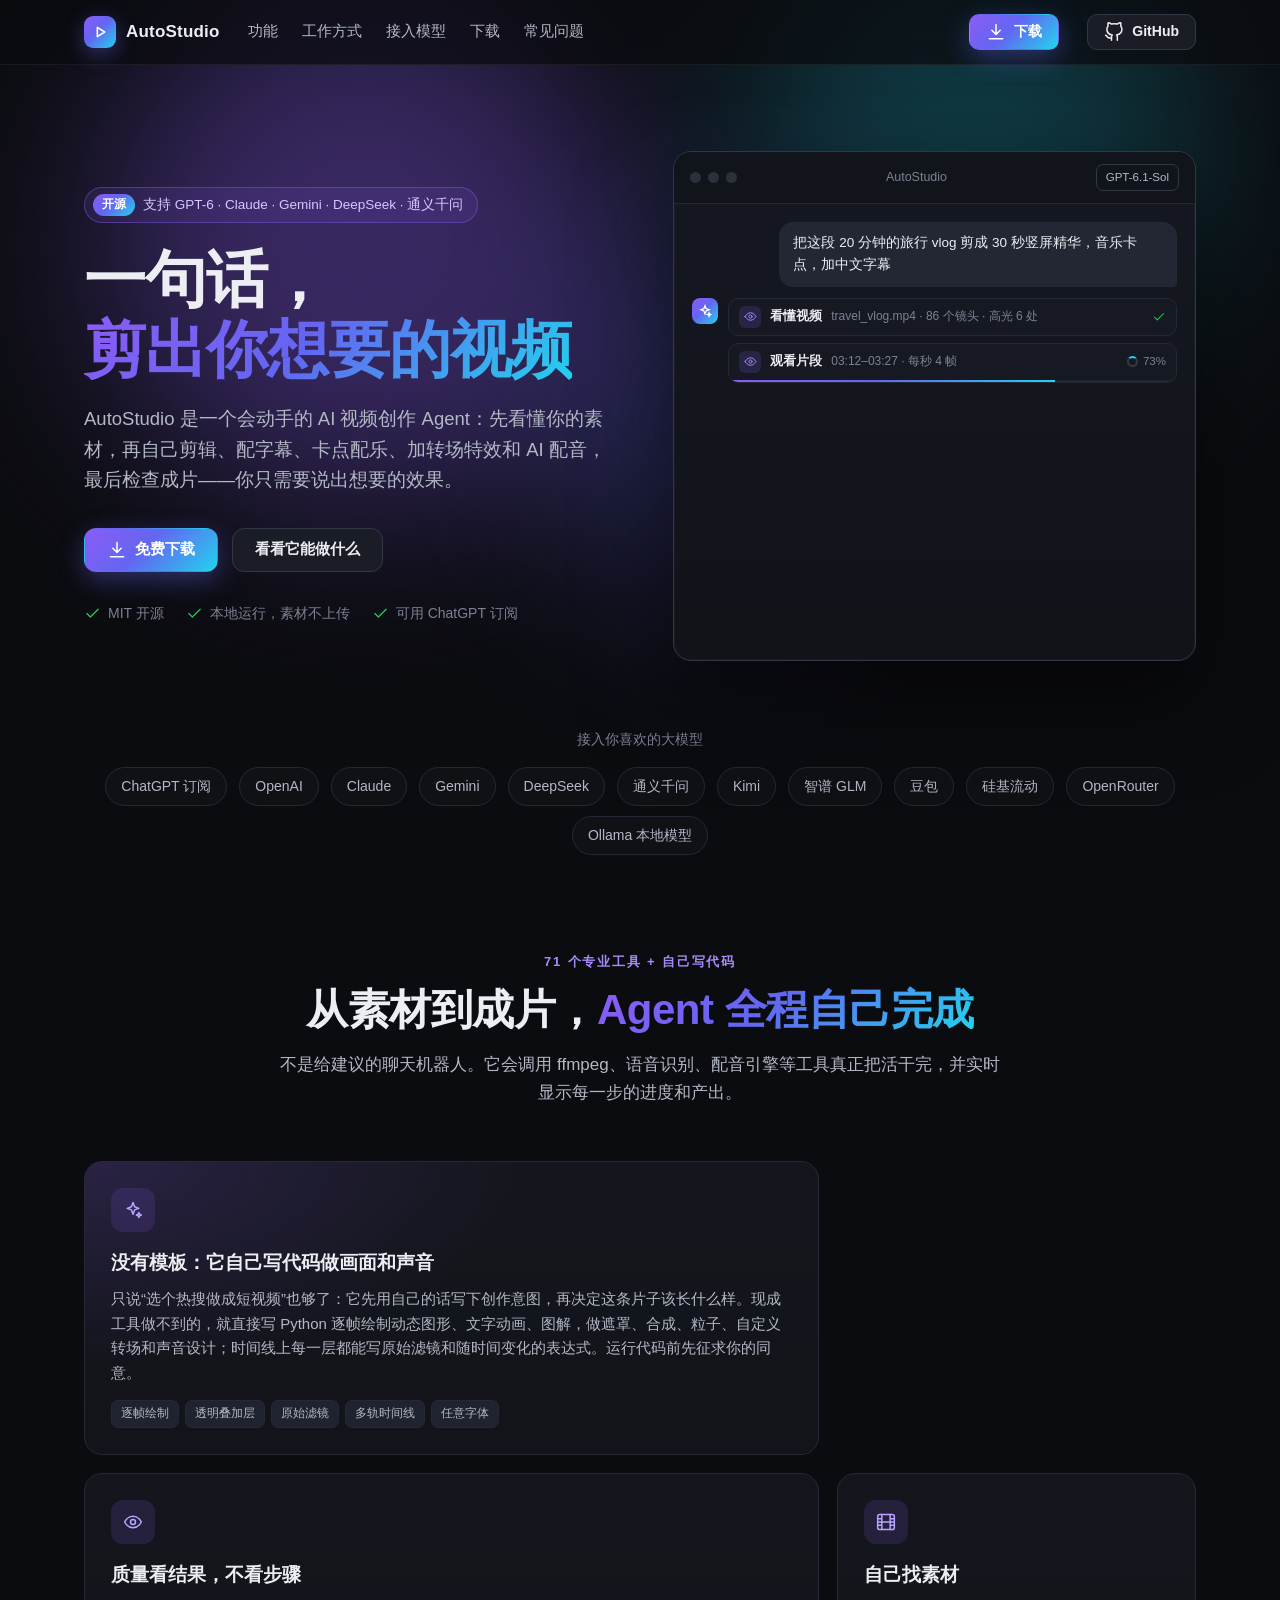
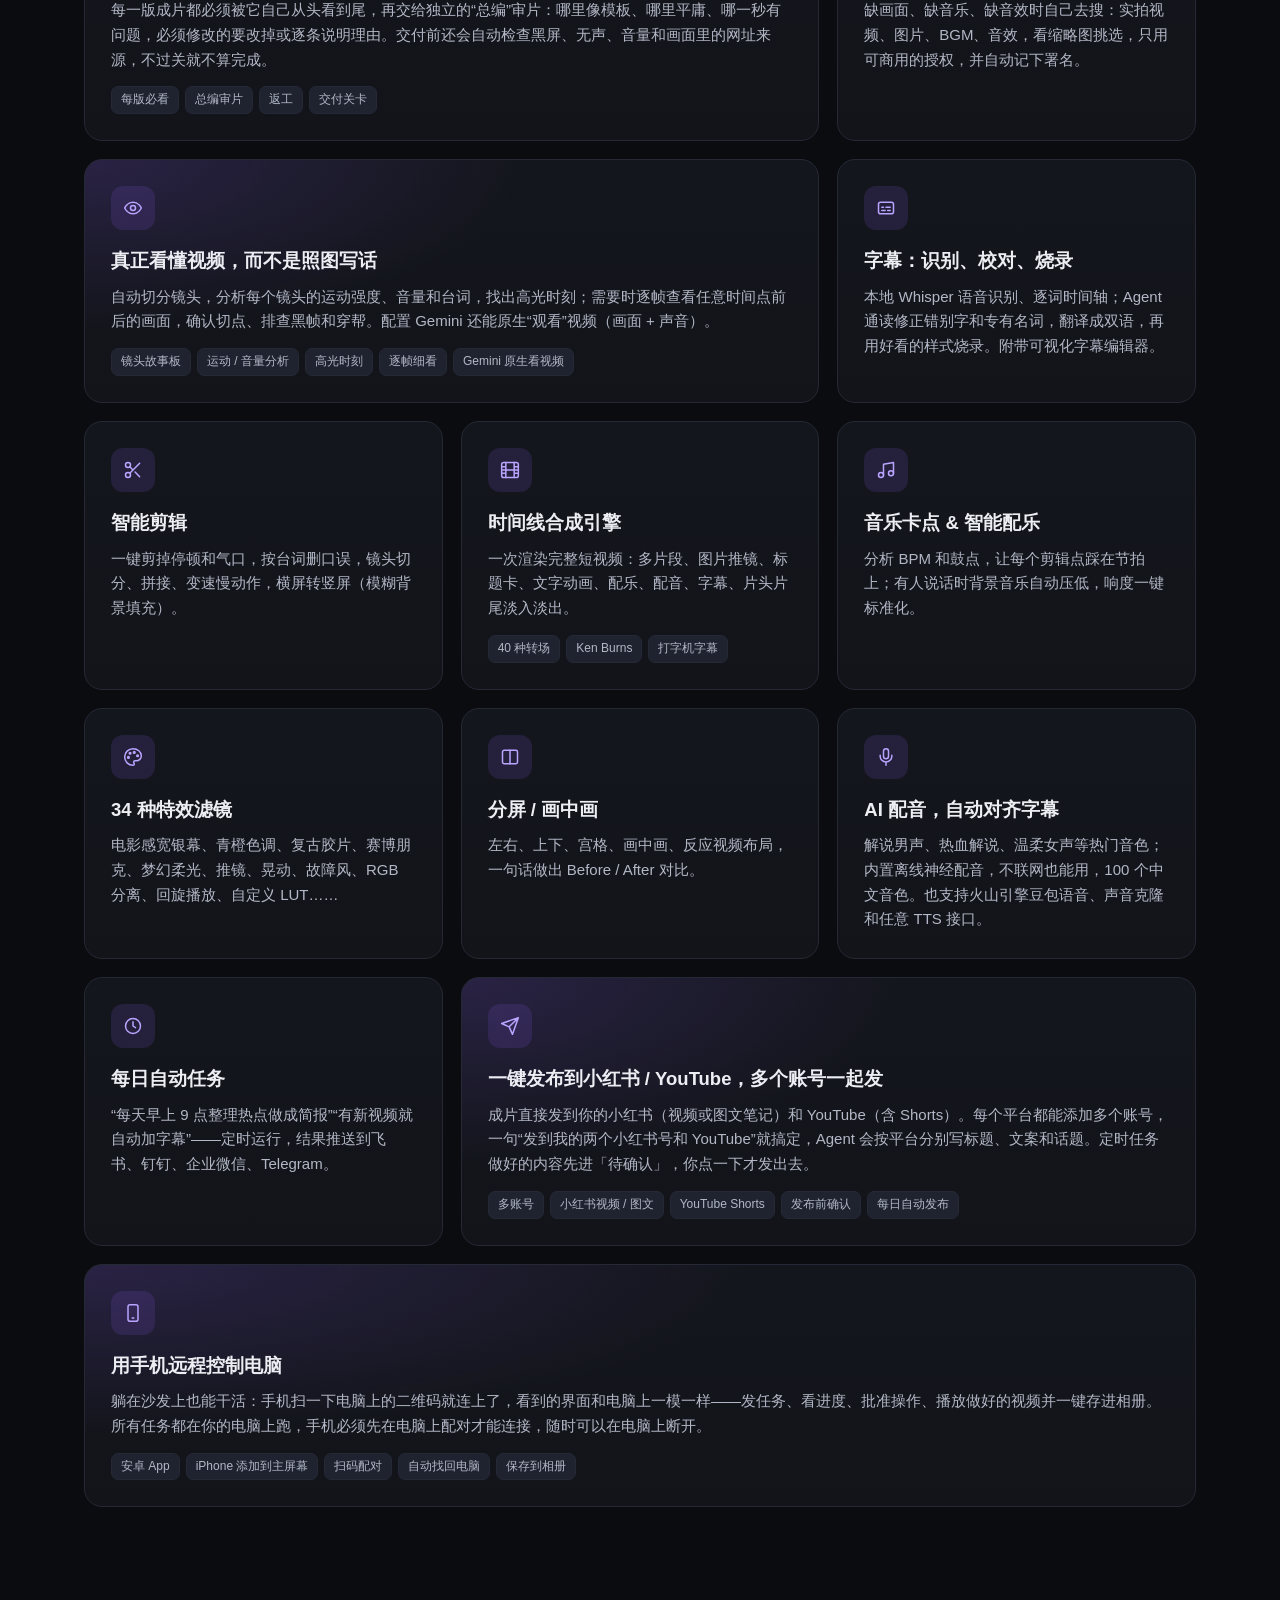
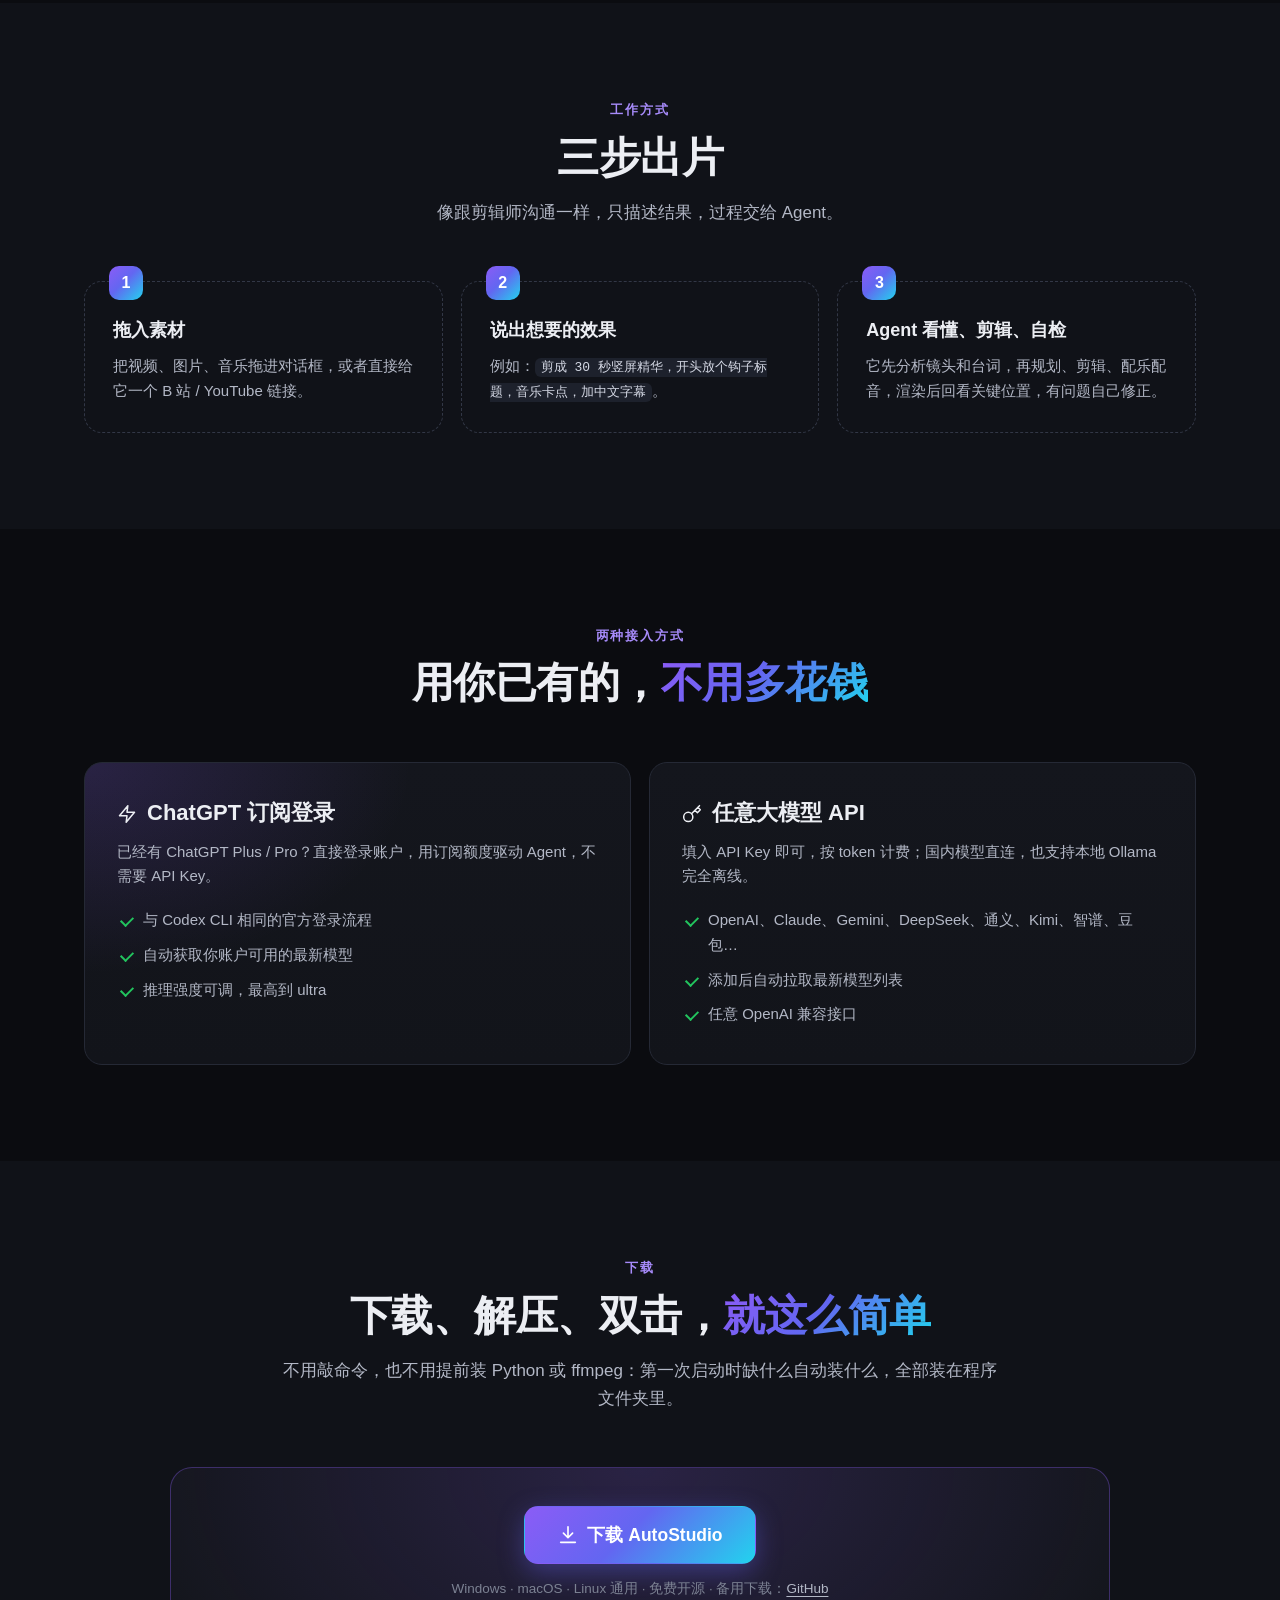
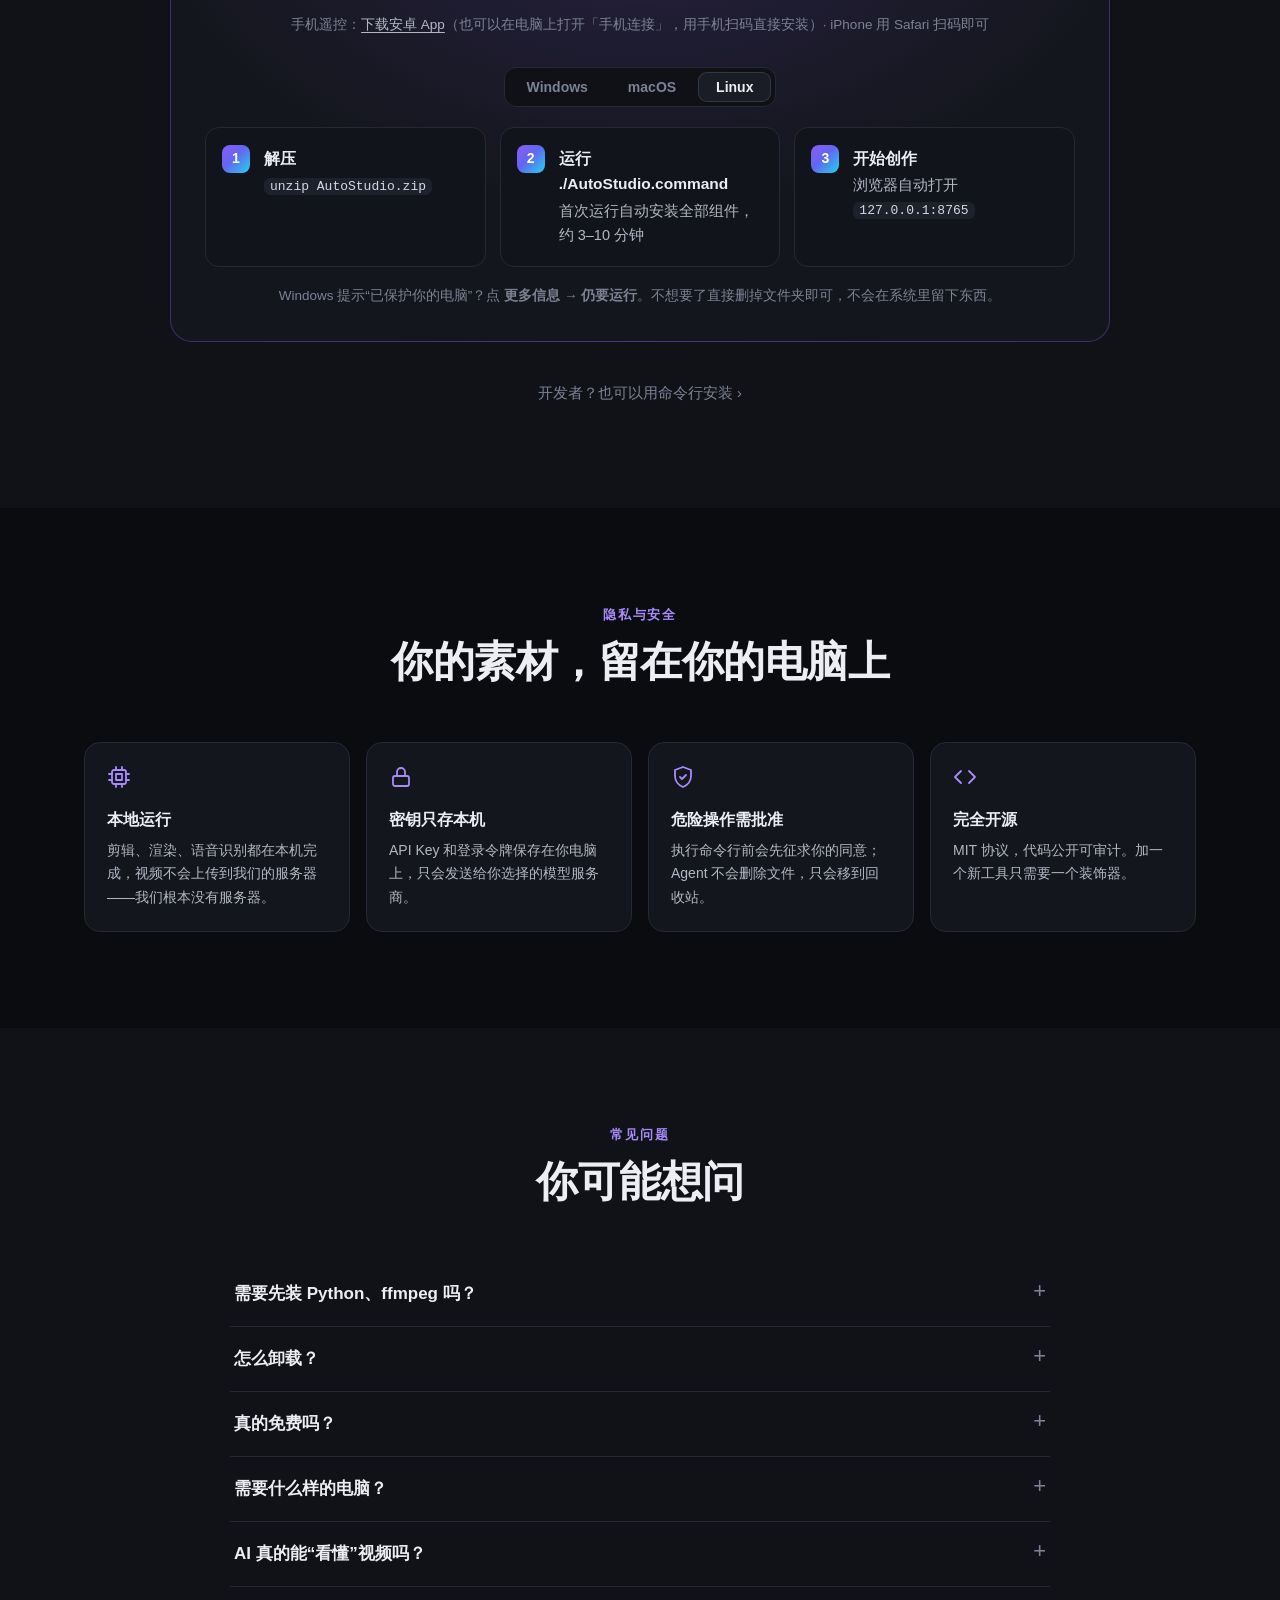
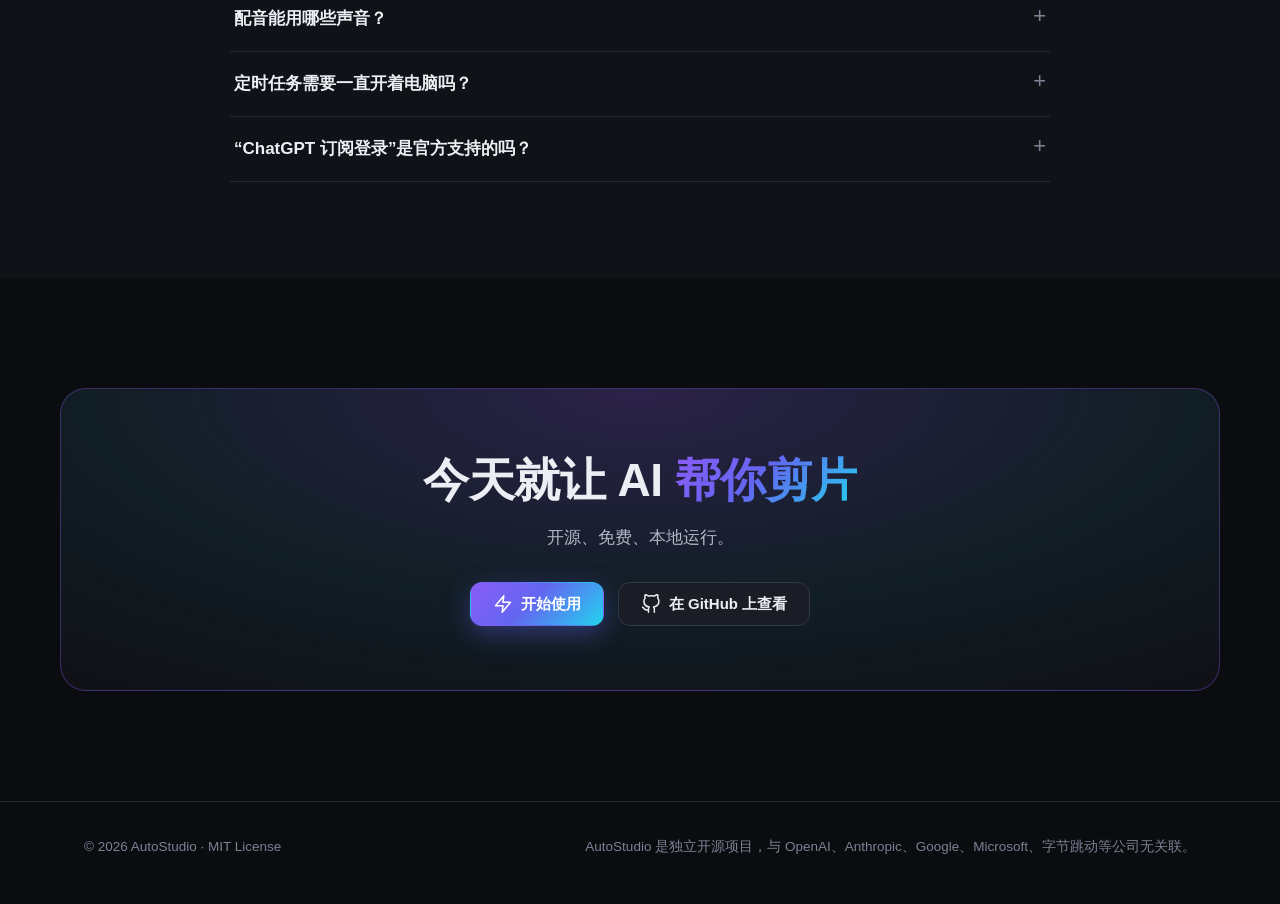
==== commit 74585260: "Phone remote control: Android app, pairing, and a 作品 gallery A phone can now use AutoStudio running " ====
--- a/site/index.html
+++ b/site/index.html
@@ -233,6 +233,7 @@
   <symbol id="i-film" viewBox="0 0 24 24"><rect x="2" y="3" width="20" height="18" rx="2.5"/><path d="M7 3v18M17 3v18M2 8h5M2 16h5M17 8h5M17 16h5M2 12h20"/></symbol>
   <symbol id="i-send" viewBox="0 0 24 24"><path d="M22 2 11 13M22 2l-7 20-4-9-9-4z"/></symbol>
   <symbol id="i-download" viewBox="0 0 24 24"><path d="M12 3v12M7 10l5 5 5-5M4 20h16"/></symbol>
+  <symbol id="i-phone" viewBox="0 0 24 24"><rect x="6" y="2" width="12" height="20" rx="2.5"/><path d="M11 18h2"/></symbol>
   <symbol id="i-gh" viewBox="0 0 24 24"><path d="M9 19c-5 1.5-5-2.5-7-3m14 6v-3.87a3.37 3.37 0 0 0-.94-2.61c3.14-.35 6.44-1.54 6.44-7A5.44 5.44 0 0 0 20 4.77 5.07 5.07 0 0 0 19.91 1S18.73.65 16 2.48a13.38 13.38 0 0 0-7 0C6.27.65 5.09 1 5.09 1A5.07 5.07 0 0 0 5 4.77a5.44 5.44 0 0 0-1.5 3.78c0 5.42 3.3 6.61 6.44 7A3.37 3.37 0 0 0 9 18.13V22"/></symbol>
 </svg>
 
@@ -357,6 +358,12 @@
         <p>成片直接发到你的小红书（视频或图文笔记）和 YouTube（含 Shorts）。每个平台都能添加多个账号，一句“发到我的两个小红书号和 YouTube”就搞定，Agent 会按平台分别写标题、文案和话题。定时任务做好的内容先进「待确认」，你点一下才发出去。</p>
         <div class="tags"><span>多账号</span><span>小红书视频 / 图文</span><span>YouTube Shorts</span><span>发布前确认</span><span>每日自动发布</span></div>
       </div>
+      <div class="card wide hl reveal" style="grid-column: 1 / -1">
+        <div class="ci"><svg class="icon"><use href="#i-phone"/></svg></div>
+        <h3>用手机远程控制电脑</h3>
+        <p>躺在沙发上也能干活：手机扫一下电脑上的二维码就连上了，看到的界面和电脑上一模一样——发任务、看进度、批准操作、播放做好的视频并一键存进相册。所有任务都在你的电脑上跑，手机必须先在电脑上配对才能连接，随时可以在电脑上断开。</p>
+        <div class="tags"><span>安卓 App</span><span>iPhone 添加到主屏幕</span><span>扫码配对</span><span>自动找回电脑</span><span>保存到相册</span></div>
+      </div>
     </div>
   </div>
 </section>
@@ -408,6 +415,7 @@
       <div class="dl-card">
         <a class="btn primary lg" href="AutoStudio.zip" download data-dl><svg class="icon"><use href="#i-download"/></svg>下载 AutoStudio</a>
         <div class="dl-meta">Windows · macOS · Linux 通用 · 免费开源 · 备用下载：<a data-repo-zip href="https://github.com/jindinghe123-tech/autocliper/archive/refs/heads/main.zip">GitHub</a></div>
+        <div class="dl-meta">手机遥控：<a href="AutoStudio.apk" download>下载安卓 App</a>（也可以在电脑上打开「手机连接」，用手机扫码直接安装）· iPhone 用 Safari 扫码即可</div>
         <div class="os-tabs" role="tablist">
           <button role="tab" data-os="win" aria-selected="true">Windows</button>
           <button role="tab" data-os="mac" aria-selected="false">macOS</button>
